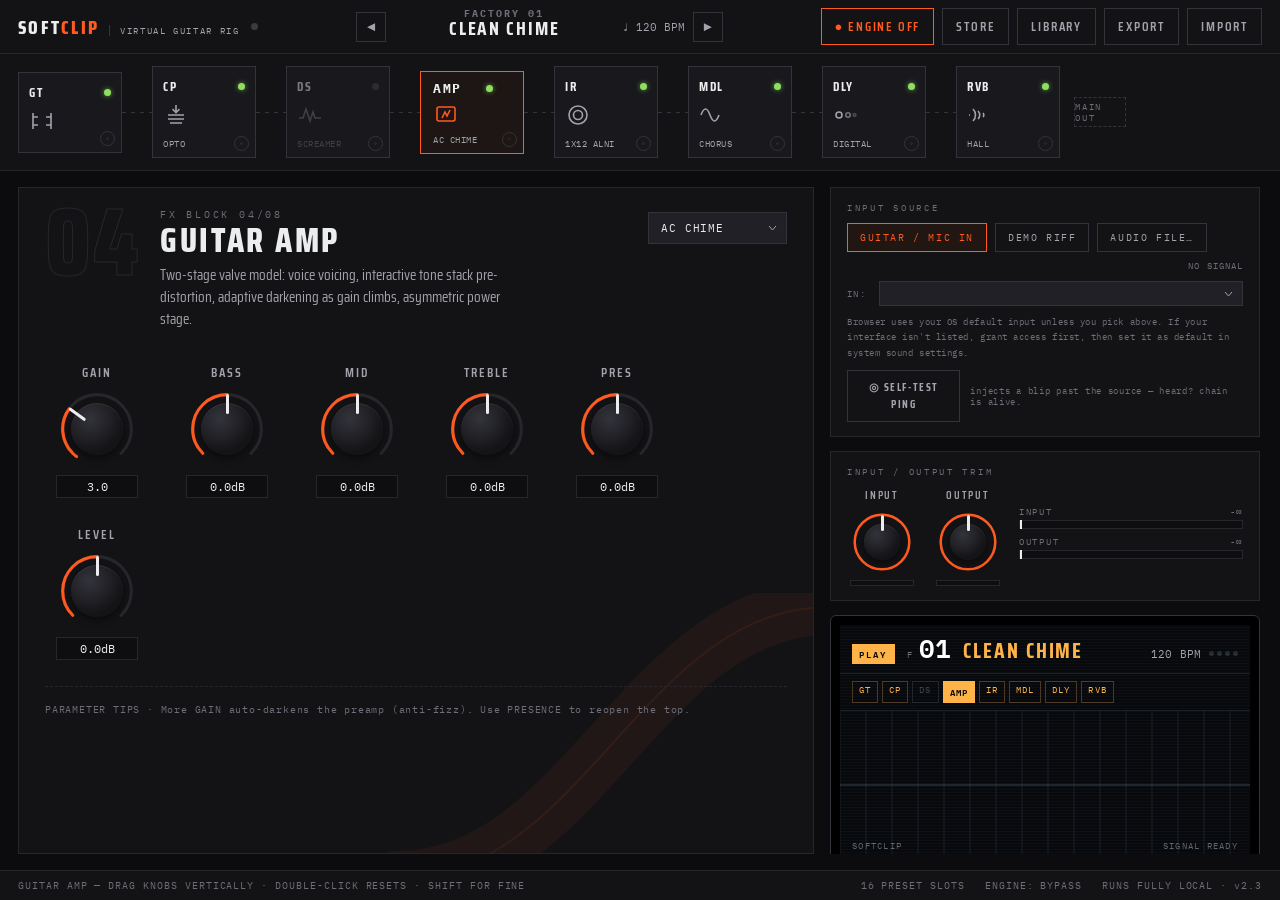
==== index.html @ 3c800ada "Add files via upload" ====
<!DOCTYPE html>
<html lang="en">
<head>
<meta charset="UTF-8">
<meta name="viewport" content="width=device-width, initial-scale=1.0">
<meta name="theme-color" content="#0c0c0e">
<title>Softclip · Virtual Guitar Rig</title>
<link rel="icon" href="data:image/svg+xml,%3Csvg xmlns='http://www.w3.org/2000/svg' viewBox='0 0 32 32'%3E%3Crect width='32' height='32' rx='6' fill='%230c0c0e'/%3E%3Cpath d='M6 24 C13 24 13 8 26 8' stroke='%23FF5A1F' stroke-width='2.5' fill='none' stroke-linecap='round'/%3E%3C/svg%3E">
<link rel="preconnect" href="https://fonts.googleapis.com">
<link rel="preconnect" href="https://fonts.gstatic.com" crossorigin>
<link href="https://fonts.googleapis.com/css2?family=Saira+Condensed:wght@400;500;600;700;800&family=IBM+Plex+Mono:wght@400;500;600&display=swap" rel="stylesheet">
<style>
:root{
  --bg:#0c0c0e; --panel:#131316; --panel2:#19191d; --panel3:#202026;
  --line:#26262c; --line2:#33333b;
  --ink:#ecedef; --dim:#a2a3ab; --faint:#6d6e77;
  --acc:#FF5A1F; --acc-soft:#ff7a45; --grn:#8ce05c;
  --lcd-bg:#07090c; --lcd-grid:#1a2027; --lcd-amber:#ffb347;
  --mono:'IBM Plex Mono',ui-monospace,monospace;
  --cond:'Saira Condensed',sans-serif;
}
*{margin:0;padding:0;box-sizing:border-box}
html,body{height:100%}
body{background:var(--bg);color:var(--ink);font-family:var(--cond);overflow:hidden;-webkit-font-smoothing:antialiased}
button,input,select{font-family:inherit;color:inherit;background:none;border:none}
button{cursor:pointer}
:focus-visible{outline:2px solid var(--acc);outline-offset:2px}
::-webkit-scrollbar{width:8px;height:8px}
::-webkit-scrollbar-thumb{background:#2c2c33;border-radius:4px}
::-webkit-scrollbar-track{background:transparent}

#app{height:100vh;display:grid;grid-template-rows:54px auto 1fr 30px}
header#top{display:flex;align-items:center;gap:16px;padding:0 18px;border-bottom:1px solid var(--line);background:var(--panel)}
.brand{display:flex;align-items:baseline;gap:10px;white-space:nowrap}
.brand .logo{font-weight:800;font-size:19px;letter-spacing:.12em}
.brand .logo em{font-style:normal;color:var(--acc)}
.brand .sub{font-family:var(--mono);font-size:9px;color:var(--dim);letter-spacing:.18em;border-left:1px solid var(--line2);padding-left:10px}
.brand .dot{width:7px;height:7px;border-radius:50%;background:#3a3a41;align-self:center;margin-left:2px}
body.audio-on .brand .dot{background:var(--grn);box-shadow:0 0 6px rgba(140,224,92,.7)}

.pnav{display:flex;align-items:center;gap:8px;margin:0 auto}
.pnav .arr{width:30px;height:30px;border:1px solid var(--line2);display:grid;place-items:center;color:var(--dim)}
.pnav .arr:hover{border-color:var(--acc);color:var(--acc)}
.pnav .ptitle{text-align:center;min-width:220px;cursor:pointer;padding:2px 10px}
.pnav .ptitle:hover .pname{color:var(--acc-soft)}
.pnav .ptag{font-family:var(--mono);font-size:10px;color:var(--faint);letter-spacing:.2em}
.pnav .pname{font-size:19px;font-weight:700;letter-spacing:.1em;line-height:1.05}
.pnav .pbpm{font-family:var(--mono);font-size:11px;color:var(--dim)}

.actions{display:flex;align-items:center;gap:8px}
.btn{border:1px solid var(--line2);padding:7px 13px;font-size:13px;font-weight:600;letter-spacing:.14em;color:var(--dim);white-space:nowrap;transition:border-color .15s,color .15s}
.btn:hover{border-color:var(--acc);color:var(--ink)}
.btn.primary{border-color:var(--acc);color:var(--acc)}
.btn.primary.on{background:var(--acc);color:#12100e}
.btn.primary.on:hover{background:var(--acc-soft)}
#srinfo{font-family:var(--mono);font-size:10px;color:var(--faint);letter-spacing:.1em;min-width:86px;text-align:right}

#chain{display:flex;align-items:center;gap:0;padding:12px 18px;background:var(--panel);border-bottom:1px solid var(--line);overflow-x:auto}
.blkgroup{display:flex;align-items:stretch;flex:none}
.blk{position:relative;width:104px;border:1px solid var(--line2);background:var(--panel2);cursor:pointer;text-align:left;padding:9px 10px 8px;display:flex;flex-direction:column;gap:3px;transition:border-color .15s,transform .1s}
.blk:hover{border-color:#4a4a54}
.blk.sel{border-color:var(--acc);background:#1d1614}
.blk.off .bicon,.blk.off .bt{opacity:.28}
.blk.off .bname{opacity:.45}
.blk .top{display:flex;align-items:center;justify-content:space-between}
.blk .bname{font-size:13px;font-weight:700;letter-spacing:.12em}
.blk .bled{width:7px;height:7px;border-radius:50%;background:#2c2c33;flex:none}
.blk:not(.off) .bled{background:var(--grn);box-shadow:0 0 5px rgba(140,224,92,.65)}
.blk .bicon{margin-top:2px;color:var(--dim)}
.blk.sel .bicon{color:var(--acc)}
.blk .bt{font-family:var(--mono);font-size:9px;color:var(--dim);letter-spacing:.06em;white-space:nowrap;overflow:hidden;text-overflow:ellipsis;margin-top:auto}
.blk .pw{position:absolute;bottom:6px;right:6px;width:15px;height:15px;border-radius:50%;border:1px solid var(--line2);color:#55555e;font-size:8px;line-height:13px;text-align:center}
.blk .pw:hover{border-color:var(--acc);color:var(--acc)}
.link{width:30px;flex:none;height:1px;position:relative;align-self:center}
.link::before{content:"";position:absolute;left:0;right:0;top:0;height:1px;background:repeating-linear-gradient(90deg,var(--line2) 0 4px,transparent 4px 9px)}
body.audio-on .link::before{animation:flow .7s linear infinite}
@media (prefers-reduced-motion:reduce){body.audio-on .link::before{animation:none}}
@keyframes flow{to{transform:translateX(9px)}}
.endcap{flex:none;align-self:center;width:52px;height:30px;border:1px dashed var(--line2);display:grid;place-items:center;font-family:var(--mono);font-size:9px;color:var(--faint);letter-spacing:.2em;margin-left:14px}

#ws{display:grid;grid-template-columns:minmax(0,1fr) 432px;gap:16px;padding:16px 18px;min-height:0}

#params{position:relative;background:var(--panel);border:1px solid var(--line);padding:20px 26px 24px;overflow-y:auto;min-height:0}
#params::before{content:"";position:absolute;right:-30px;bottom:-40px;width:460px;height:300px;pointer-events:none;z-index:0;
  background:url("data:image/svg+xml,%3Csvg xmlns='http://www.w3.org/2000/svg' width='460' height='300' viewBox='0 0 460 300'%3E%3Cpath d='M14 286 C 200 286 260 14 446 14' fill='none' stroke='%23FF5A1F' stroke-opacity='.055' stroke-width='56' stroke-linecap='round'/%3E%3Cpath d='M14 286 C 200 286 260 14 446 14' fill='none' stroke='%23FF5A1F' stroke-opacity='.09' stroke-width='2' stroke-linecap='round'/%3E%3C/svg%3E") no-repeat center/contain}
#params>*{position:relative;z-index:1}
.phead{display:flex;align-items:flex-start;gap:20px;margin-bottom:6px}
.ghost{font-size:96px;font-weight:800;line-height:.8;color:transparent;-webkit-text-stroke:1px #26262d;letter-spacing:.02em;flex:none;margin-top:-4px;user-select:none}
.ptitlebox{min-width:0;flex:1}
.pkind{font-family:var(--mono);font-size:10px;color:var(--faint);letter-spacing:.28em}
.ptitle{font-size:34px;font-weight:800;letter-spacing:.08em;line-height:1;margin:2px 0 8px}
.pdesc{font-size:15px;color:var(--dim);max-width:52ch;line-height:1.45;font-weight:400}
.pcontrols{display:flex;gap:10px;flex-wrap:wrap;justify-content:flex-end;margin-top:4px}
.sel{appearance:none;-webkit-appearance:none;background:var(--panel3) url("data:image/svg+xml,%3Csvg xmlns='http://www.w3.org/2000/svg' width='9' height='6'%3E%3Cpath d='M1 1l3.5 4L8 1' stroke='%23a2a3ab' fill='none'/%3E%3C/svg%3E") no-repeat right 9px center;border:1px solid var(--line2);padding:8px 30px 8px 12px;font-family:var(--mono);font-size:11px;letter-spacing:.08em;color:var(--ink);cursor:pointer}
.sel:hover{border-color:var(--acc)}
.chk{display:inline-flex;align-items:center;gap:7px;font-family:var(--mono);font-size:11px;color:var(--dim);border:1px solid var(--line2);padding:8px 12px;cursor:pointer;user-select:none}
.chk:hover{border-color:#4a4a54}
.chk .box{width:11px;height:11px;border:1px solid var(--line2);position:relative}
.chk.on .box{border-color:var(--acc)}
.chk.on .box::after{content:"";position:absolute;inset:2px;background:var(--acc)}

.knobrow{display:flex;flex-wrap:wrap;gap:26px 34px;padding:26px 4px 4px}
.kw{display:flex;flex-direction:column;align-items:center;gap:7px;width:96px;user-select:none}
.kw.dis{opacity:.3;pointer-events:none}
.kw .klabel{font-size:13px;font-weight:600;letter-spacing:.16em;color:var(--dim)}
.knob{position:relative;width:78px;height:78px;cursor:ns-resize;touch-action:none}
.knob svg{position:absolute;inset:0;overflow:visible}
.knob .cap{position:absolute;inset:13px;border-radius:50%;background:radial-gradient(circle at 36% 30%,#33333b,#141417 68%);box-shadow:0 3px 7px rgba(0,0,0,.5),inset 0 1px 0 rgba(255,255,255,.07)}
.knob .ptr{position:absolute;left:50%;top:4px;width:3px;height:20px;margin-left:-1.5px;background:var(--ink);border-radius:2px;transform-origin:50% 35px}
.kw:hover .cap{box-shadow:0 3px 7px rgba(0,0,0,.5),inset 0 0 0 1px rgba(255,90,31,.35)}
.kvalue{font-family:var(--mono);font-size:12px;background:#0e0e11;border:1px solid var(--line);padding:3px 8px;min-width:82px;text-align:center;color:var(--ink);cursor:pointer}
.tip{margin-top:22px;padding-top:14px;border-top:1px dashed var(--line);font-family:var(--mono);font-size:10px;color:var(--faint);letter-spacing:.08em;line-height:1.8}

#device{display:flex;flex-direction:column;gap:14px;min-height:0;overflow-y:auto;padding-right:2px}
.card{background:var(--panel);border:1px solid var(--line);padding:14px 16px}
.cardtitle{font-family:var(--mono);font-size:9px;letter-spacing:.3em;color:var(--faint);margin-bottom:10px}

.srcrow{display:flex;gap:8px;align-items:center;flex-wrap:wrap}
.srcbtn{border:1px solid var(--line2);padding:7px 12px;font-family:var(--mono);font-size:10px;letter-spacing:.16em;color:var(--dim)}
.srcbtn:hover{border-color:var(--acc);color:var(--ink)}
.srcbtn.on{border-color:var(--acc);color:var(--acc);background:#211612}
.devrow{display:flex;gap:8px;align-items:center;margin-top:10px}
.devrow .rlab{min-width:24px}
.devsel{flex:1;min-width:0}
.hintline{margin-top:8px;font-family:var(--mono);font-size:9px;color:var(--faint);letter-spacing:.06em;line-height:1.7}
.pingrow{display:flex;align-items:center;gap:10px;margin-top:10px}

.io{display:flex;align-items:center;gap:16px}
.io .kw{width:70px}
.io .knob{width:62px;height:62px}
.io .knob .ptr{height:16px;transform-origin:50% 27px;top:4px}
.io .klabel{font-size:11px}
.io .kvalue{min-width:64px;font-size:10px;padding:2px 4px}
.meters{flex:1;min-width:0}
.mlab{display:flex;justify-content:space-between;font-family:var(--mono);font-size:8.5px;color:var(--faint);letter-spacing:.2em;margin-bottom:3px}
.mtrack{position:relative;height:9px;background:#0e0e11;border:1px solid var(--line);margin-bottom:7px}
.mfill{position:absolute;left:0;top:0;bottom:0;width:0%;background:var(--grn)}
.mfill.hot{background:var(--acc)}
.mpeak{position:absolute;top:-1px;bottom:-1px;width:2px;background:var(--ink);left:0%}

.lcdshell{background:#000;border:1px solid var(--line2);border-radius:6px;padding:9px;box-shadow:inset 0 0 24px rgba(0,0,0,.9)}
.lcd{position:relative;background:var(--lcd-bg);overflow:hidden;font-family:var(--mono)}
.lcd::after{content:"";position:absolute;inset:0;pointer-events:none;background:repeating-linear-gradient(0deg,rgba(255,255,255,.022) 0 1px,transparent 1px 3px)}
.lcdtop{display:flex;align-items:baseline;gap:12px;padding:9px 12px 6px;border-bottom:1px solid var(--lcd-grid)}
.lcdmode{font-size:9px;letter-spacing:.24em;color:var(--lcd-bg);background:var(--lcd-amber);padding:2px 7px;font-weight:600}
.lcdmode.tun{background:#fff}
.lcdpr{font-size:26px;font-weight:600;color:#fff;line-height:1}
.lcdu{font-size:9px;color:var(--faint);letter-spacing:.2em;margin-right:-6px}
.lcdname{font-family:var(--cond);font-size:21px;font-weight:700;letter-spacing:.09em;color:var(--lcd-amber);white-space:nowrap;overflow:hidden;text-overflow:ellipsis;flex:1}
.lcdbpm{font-size:11px;color:var(--dim);display:flex;align-items:center;gap:8px}
.beats{display:flex;gap:3px}
.beats i{width:5px;height:5px;border-radius:50%;background:#232b33}
.beats i.hit{background:var(--lcd-amber)}
.lcdchain{display:flex;gap:4px;padding:7px 12px;border-bottom:1px solid var(--lcd-grid)}
.ltag{font-size:9px;letter-spacing:.12em;padding:2px 6px;color:#39434d;border:1px solid #1d242c}
.ltag.on{color:var(--lcd-amber);border-color:#4a3722}
.ltag.cur{color:#0a0a0a;background:var(--lcd-amber);border-color:var(--lcd-amber);font-weight:600}
.lcdmain{position:relative;height:148px}
#scope{position:absolute;inset:0;width:100%;height:100%}
.lcdinfo{position:absolute;left:12px;bottom:8px;right:12px;display:flex;justify-content:space-between;font-size:9px;color:#5b6670;letter-spacing:.14em}
.tunerpage{position:absolute;inset:0;display:none;flex-direction:column;align-items:center;justify-content:center;gap:2px}
.tunerpage.show{display:flex}
.tnote{font-family:var(--cond);font-size:62px;font-weight:800;line-height:.9;color:#fff}
.tnote sup{font-size:20px;color:var(--lcd-amber);vertical-align:super}
.tfreq{font-size:11px;color:var(--dim);letter-spacing:.1em}
.centsbar{width:70%;max-width:280px;height:6px;background:#11161c;position:relative;margin-top:8px;border:1px solid #1d242c}
.centsbar .tick{position:absolute;left:50%;top:-4px;bottom:-4px;width:1px;background:#3a4650}
.centsbar .needle{position:absolute;top:-3px;bottom:-3px;width:3px;background:var(--lcd-amber);left:50%;transition:left .06s linear}
.tverdict{font-size:9px;letter-spacing:.3em;color:var(--dim);height:12px}
.tverdict.ok{color:var(--grn)}
.lcdbot{display:flex;align-items:center;gap:10px;padding:6px 12px 9px;border-top:1px solid var(--lcd-grid)}
.lout{flex:1;height:7px;background:#0d1218;position:relative;border:1px solid #1a2027}
.loutf{position:absolute;inset:0;right:auto;width:0%;background:linear-gradient(90deg,#4d7a3a,var(--lcd-amber))}
.lstatus{font-size:9px;color:var(--faint);letter-spacing:.2em;white-space:nowrap}

.stomprow{display:flex;gap:10px;align-items:stretch}
.stomp{flex:1;border:1px solid var(--line2);background:var(--panel3);position:relative;padding:10px 6px 9px;text-align:center;transform:skewX(-5deg);transition:all .12s}
.stomp>*{transform:skewX(5deg)}
.stomp:hover{border-color:#4a4a54}
.stomp:active{transform:skewX(-5deg) translateY(2px)}
.stomp .sled{display:block;width:8px;height:8px;border-radius:50%;background:#26262d;margin:0 auto 6px}
.stomp.on .sled{background:var(--acc);box-shadow:0 0 7px rgba(255,90,31,.8)}
.stomp.on{border-color:var(--acc);background:#211612}
.stomp .sn{font-size:11px;font-weight:700;letter-spacing:.14em}
.stomp .st{font-family:var(--mono);font-size:8px;color:var(--faint);letter-spacing:.06em;max-width:100%;overflow:hidden;text-overflow:ellipsis;white-space:nowrap}

.jamrow{display:flex;align-items:center;gap:8px}
.jbtn{border:1px solid var(--line2);padding:8px 13px;font-size:12px;font-weight:700;letter-spacing:.14em;color:var(--dim)}
.jbtn:hover{border-color:var(--acc);color:var(--ink)}
.jbtn.play.on{background:var(--grn);border-color:var(--grn);color:#0d130a}
.tapled{width:8px;height:8px;border-radius:50%;background:#26262d}
.tapled.hit{background:var(--grn);box-shadow:0 0 6px rgba(140,224,92,.8)}
input[type=range]{-webkit-appearance:none;appearance:none;height:3px;background:var(--line2);flex:1;min-width:40px;cursor:pointer}
input[type=range]::-webkit-slider-thumb{-webkit-appearance:none;width:13px;height:13px;background:var(--ink);border:2px solid var(--bg);box-shadow:0 0 0 1px var(--line2)}
input[type=range]::-moz-range-thumb{width:11px;height:11px;border-radius:0;background:var(--ink);border:none}
.rlab{font-family:var(--mono);font-size:9px;color:var(--faint);letter-spacing:.16em;min-width:34px}
.rval{font-family:var(--mono);font-size:10px;color:var(--dim);min-width:38px;text-align:right}
select.sel.slim{padding:5px 26px 5px 9px;font-size:10px}

footer#status{display:flex;align-items:center;gap:20px;padding:0 18px;border-top:1px solid var(--line);background:var(--panel);font-family:var(--mono);font-size:9.5px;color:var(--faint);letter-spacing:.1em}
footer .grow{flex:1}
footer .lit{color:var(--grn)}
footer .unlit{color:var(--faint)}

#scrim{position:fixed;inset:0;background:rgba(5,5,7,.6);opacity:0;pointer-events:none;transition:opacity .2s;z-index:40}
#scrim.show{opacity:1;pointer-events:auto}
#drawer{position:fixed;top:0;right:-370px;width:360px;height:100vh;z-index:41;background:var(--panel);border-left:1px solid var(--line2);transition:right .22s ease;display:flex;flex-direction:column}
#drawer.show{right:0}
.drhead{display:flex;align-items:center;padding:14px 16px;border-bottom:1px solid var(--line)}
.drhead h2{font-size:20px;font-weight:800;letter-spacing:.14em;flex:1}
.drhead .x{font-family:var(--mono);color:var(--dim);font-size:15px;padding:4px 8px}
.drhead .x:hover{color:var(--acc)}
.drtabs{display:flex;border-bottom:1px solid var(--line)}
.drtabs button{flex:1;padding:10px;font-family:var(--mono);font-size:10px;letter-spacing:.24em;color:var(--faint);border-bottom:2px solid transparent}
.drtabs button.on{color:var(--ink);border-bottom-color:var(--acc)}
#plist{flex:1;overflow-y:auto;padding:6px 0}
.prow{display:flex;align-items:center;gap:12px;padding:10px 16px;cursor:pointer;border-left:2px solid transparent}
.prow:hover{background:var(--panel2)}
.prow.cur{border-left-color:var(--acc);background:var(--panel2)}
.prow .pnum{font-family:var(--mono);font-size:11px;color:var(--faint);width:34px}
.prow.cur .pnum{color:var(--acc)}
.prow .pnm{flex:1;min-width:0}
.prow .pnmt{font-size:16px;font-weight:700;letter-spacing:.08em;white-space:nowrap;overflow:hidden;text-overflow:ellipsis}
.prow .pnmm{font-family:var(--mono);font-size:9px;color:var(--faint);letter-spacing:.06em;white-space:nowrap;overflow:hidden;text-overflow:ellipsis}
.prow .del{font-family:var(--mono);font-size:9px;color:var(--faint);border:1px solid var(--line2);padding:3px 8px;letter-spacing:.1em}
.prow .del:hover{color:var(--acc);border-color:var(--acc)}
.prow .del.arm{color:#fff;background:var(--acc);border-color:var(--acc)}
.drempty{padding:30px 16px;font-family:var(--mono);font-size:10px;color:var(--faint);letter-spacing:.1em;line-height:2}
.drfoot{padding:12px 16px;border-top:1px solid var(--line);display:flex;gap:8px}

#pop{position:fixed;z-index:42;background:var(--panel2);border:1px solid var(--line2);padding:14px;width:260px;display:none;box-shadow:0 12px 32px rgba(0,0,0,.6)}
#pop.show{display:block}
#pop label{display:block;font-family:var(--mono);font-size:9px;letter-spacing:.24em;color:var(--faint);margin-bottom:6px}
#pop input[type=text]{width:100%;background:#0e0e11;border:1px solid var(--line2);padding:8px 10px;font-family:var(--mono);font-size:13px;letter-spacing:.1em;text-transform:uppercase}
#pop input:focus{outline:none;border-color:var(--acc)}
.popbtns{display:flex;gap:8px;margin-top:12px;justify-content:flex-end}

#toasts{position:fixed;bottom:44px;left:50%;transform:translateX(-50%);z-index:60;display:flex;flex-direction:column;gap:6px;align-items:center;pointer-events:none}
.toast{background:var(--panel2);border:1px solid var(--line2);border-left:2px solid var(--acc);font-family:var(--mono);font-size:11px;letter-spacing:.06em;padding:9px 16px;color:var(--ink);animation:tin .18s ease;box-shadow:0 8px 24px rgba(0,0,0,.5);max-width:80vw}
.toast.ok{border-left-color:var(--grn)}
.toast.err{border-left-color:#e5484d}
@keyframes tin{from{opacity:0;transform:translateY(8px)}}

@media(max-width:1360px){#srinfo{display:none}}
@media(max-width:1160px){#ws{grid-template-columns:minmax(0,1fr) 380px}}
@media(max-width:940px){
  body{overflow:auto}
  #app{height:auto;grid-template-rows:auto auto auto 30px}
  #ws{grid-template-columns:1fr}
  #device{overflow:visible}
  #srinfo{display:inline}
  .pnav{order:3;width:100%;justify-content:center;margin:8px 0 0;flex-wrap:wrap}
  header#top{flex-wrap:wrap;height:auto;padding:12px 16px}
}
</style>
</head>
<body>
<div id="app">

  <header id="top">
    <div class="brand">
      <div class="logo">SOFT<em>CLIP</em></div>
      <div class="sub">VIRTUAL&nbsp;GUITAR&nbsp;RIG</div>
      <div class="dot" title="audio engine"></div>
    </div>

    <nav class="pnav" aria-label="preset navigation">
      <button class="arr" id="prevP" title="previous preset">◄</button>
      <div class="ptitle" id="ptitle" title="open library">
        <div class="ptag"><span id="ptag">FACTORY 01</span> <span id="pdirty"></span></div>
        <div class="pname"><span id="pname">—</span></div>
      </div>
      <div class="pbpm">♩ <span id="pbpm">120</span> BPM</div>
      <button class="arr" id="nextP" title="next preset">►</button>
    </nav>

    <div class="actions">
      <button class="btn primary" id="engageBtn">● ENGINE OFF</button>
      <button class="btn" id="storeBtn">STORE</button>
      <button class="btn" id="libBtn">LIBRARY</button>
      <button class="btn" id="expBtn">EXPORT</button>
      <button class="btn" id="impBtn">IMPORT</button>
      <span id="srinfo">DSP IDLE</span>
    </div>
  </header>

  <section id="chain" aria-label="signal chain"></section>

  <div id="ws">
    <section id="params" aria-label="module parameters"></section>

    <aside id="device" aria-label="device panel">

      <div class="card">
        <div class="cardtitle">INPUT SOURCE</div>
        <div class="srcrow">
          <button class="srcbtn on" data-src="MIC">GUITAR / MIC IN</button>
          <button class="srcbtn" data-src="RIFF">DEMO RIFF</button>
          <button class="srcbtn" data-src="FILE">AUDIO FILE…</button>
          <span id="srcLbl" style="margin-left:auto;font-family:var(--mono);font-size:9px;color:var(--faint);letter-spacing:.12em;text-transform:uppercase;overflow:hidden;text-overflow:ellipsis;white-space:nowrap;max-width:130px">no signal</span>
        </div>
        <div class="devrow">
          <span class="rlab">IN:</span>
          <select class="sel devsel slim" id="devSel" aria-label="input device"></select>
        </div>
        <div class="hintline">Browser uses your OS default input unless you pick above. If your interface isn't listed, grant access first, then set it as default in system sound settings.</div>
        <div class="pingrow">
          <button class="jbtn" id="pingBtn" style="font-size:11px">◎ SELF-TEST PING</button>
          <span style="font-family:var(--mono);font-size:9px;color:var(--faint);letter-spacing:.08em">injects a blip past the source — heard? chain is alive.</span>
        </div>
      </div>

      <div class="card">
        <div class="cardtitle">INPUT / OUTPUT TRIM</div>
        <div class="io">
          <div class="kw" data-global="in"></div>
          <div class="kw" data-global="out"></div>
          <div class="meters">
            <div class="mlab"><span>INPUT</span><span id="ming">-∞</span></div>
            <div class="mtrack"><div class="mfill" id="mfin"></div><div class="mpeak" id="mpkin"></div></div>
            <div class="mlab"><span>OUTPUT</span><span id="mout">-∞</span></div>
            <div class="mtrack"><div class="mfill hot" id="mfout"></div><div class="mpeak" id="mpkout"></div></div>
          </div>
        </div>
      </div>

      <div class="lcdshell">
        <div class="lcd" id="lcd">
          <div class="lcdtop">
            <span class="lcdmode" id="lcdmode">PLAY</span>
            <span class="lcdu">F</span><span class="lcdpr" id="lcdnum">01</span>
            <span class="lcdname" id="lcdname">—</span>
            <span class="lcdbpm"><span id="lcdbpm">120</span>BPM
              <span class="beats" id="beats"><i></i><i></i><i></i><i></i></span>
            </span>
          </div>
          <div class="lcdchain" id="lcdchain"></div>
          <div class="lcdmain">
            <canvas id="scope"></canvas>
            <div class="lcdinfo"><span>SOFTCLIP</span><span id="lcdinfo2">SIGNAL READY</span></div>
            <div class="tunerpage" id="tunerpage">
              <div class="tnote"><span id="tnote">—</span><sup id="tnoct"></sup></div>
              <div class="tfreq" id="tfreq">0.0 Hz</div>
              <div class="centsbar"><span class="tick"></span><span class="needle" id="tneedle"></span></div>
              <div class="tverdict" id="tverd">&nbsp;</div>
            </div>
          </div>
          <div class="lcdbot">
            <span class="lout"><span class="loutf" id="loutf"></span></span>
            <span class="lstatus" id="lstatus">ENGINE&nbsp;OFF</span>
          </div>
        </div>
      </div>

      <div class="card">
        <div class="cardtitle">FOOTSWITCH · STOMP MODE</div>
        <div class="stomprow">
          <button class="stomp" data-stomp="tuner"><span class="sled"></span><span class="sn">TUNER</span><span class="st">pre-gate&nbsp;tune</span></button>
          <button class="stomp" data-stomp="drive"><span class="sled"></span><span class="sn">DS</span><span class="st" id="stdrive">OFF</span></button>
          <button class="stomp" data-stomp="mod"><span class="sled"></span><span class="sn">MDL</span><span class="st" id="stmod">OFF</span></button>
          <button class="stomp" data-stomp="delay"><span class="sled"></span><span class="sn">DLY</span><span class="st" id="stdelay">OFF</span></button>
          <button class="stomp" data-stomp="rev"><span class="sled"></span><span class="sn">RVB</span><span class="st" id="strev">OFF</span></button>
        </div>
      </div>

      <div class="card">
        <div class="cardtitle" style="margin-bottom:8px">DRUM MACHINE / TEMPO</div>
        <div class="jamrow">
          <button class="jbtn play" id="drumBtn">► PLAY</button>
          <select class="sel slim" id="patSel" aria-label="drum pattern"></select>
          <span class="tapled" id="tapled"></span>
          <button class="jbtn" id="tapBtn">TAP</button>
        </div>
        <div class="jamrow" style="margin-top:8px">
          <span class="rlab">TEMPO</span>
          <input type="range" id="bpmSl" min="40" max="240" step="1" value="120">
          <span class="rval" id="bpmVal">120</span>
          <span class="rlab">DRUMS</span>
          <input type="range" id="drmLv" min="0" max="1" step=".01" value=".8" style="max-width:90px">
        </div>
      </div>
    </aside>
  </div>

  <footer id="status">
    <span id="hint">SELECT A BLOCK · DRAG KNOBS VERTICALLY · DOUBLE-CLICK RESETS · SHIFT FOR FINE</span>
    <span class="grow"></span>
    <span id="st-presets">16 PRESET SLOTS</span>
    <span id="st-engine" class="unlit">ENGINE: BYPASS</span>
    <span>RUNS FULLY LOCAL · v2.3</span>
  </footer>
</div>

<div id="scrim"></div>
<aside id="drawer" aria-label="preset library">
  <div class="drhead"><h2>LIBRARY</h2><button class="x" id="drClose">ESC ✕</button></div>
  <div class="drtabs">
    <button id="tabF" class="on">FACTORY</button>
    <button id="tabU">USER</button>
  </div>
  <div id="plist"></div>
  <div class="drfoot"><button class="btn" id="storeBtn2" style="flex:1">STORE CURRENT AS NEW</button></div>
</aside>

<div id="pop">
  <label>PRESET NAME</label>
  <input type="text" id="popName" maxlength="16" spellcheck="false">
  <div class="popbtns">
    <button class="btn" id="popCancel">CANCEL</button>
    <button class="btn primary" id="popStore">STORE</button>
  </div>
</div>

<div id="toasts"></div>
<input type="file" id="fileimp" accept=".json,application/json" hidden>
<input type="file" id="filesong" accept="audio/*" hidden>

<script>
"use strict";
/* =====================================================================
   SOFTCLIP · VIRTUAL GUITAR RIG · v2.3 — TRANSPORT HARDENING

   v2.3 changes:
   · GLOBAL error trap: any uncaught JS error surfaces as a toast +
     console dump. Silent-dead-UI is no longer possible invisibly.
   · Worklet loaded defensively; if Blob/addModule is blocked
     (e.g. strict CSP), engine boots with a transparent gate stand-in
     instead of dying before any audio exists.
   · Input device picker (enumerateDevices → deviceId constraint):
     USB interfaces are usually NOT the OS-default record device,
     which is the most common cause of "no input".
   · Lifecycle flattened to ONE boolean (ENG.on). No on/muted/armed
     triangulation. Source manager owns start/stop exclusively.
   · Boot-time integrity assert retained; graph build aborts loudly.
   · Realism work of v2.2 (two-stage amp, filter-network cabinets,
     normalized drive) is retained.
   ===================================================================== */

/* ---- 1. surface every uncaught error instead of dying quietly ---- */
window.addEventListener('error',e=>{
  try{
    const t=document.createElement('div');
    t.className='toast err';
    t.textContent='JS error: '+e.message+' @'+(e.lineno||'?');
    document.getElementById('toasts').appendChild(t);
    setTimeout(()=>t.remove(),6000);
  }catch(_){}
});
window.addEventListener('unhandledrejection',e=>{
  try{
    const r=e.reason,msg=r&&r.message?r.message:String(r);
    const t=document.createElement('div');
    t.className='toast err';
    t.textContent='Promise error: '+msg;
    document.getElementById('toasts').appendChild(t);
    setTimeout(()=>t.remove(),6000);
  }catch(_){}
});

const $=s=>document.querySelector(s);
const clamp=(v,a,b)=>Math.min(b,Math.max(a,v));
const lerp=(a,b,t)=>a+(b-a)*t;
const TAU=Math.PI*2;
const db2g=db=>Math.pow(10,db/20);
const notes=['C','C#','D','D#','E','F','F#','G','G#','A','A#','B'];
function mulberry(seed){return function(){seed|=0;seed=seed+0x6D2B79F5|0;let t=Math.imul(seed^seed>>>15,1|seed);t=t+Math.imul(t^t>>>7,61|t)^t;return((t^t>>>14)>>>0)/4294967296}}

function toast(msg,kind){
  const t=document.createElement('div');t.className='toast '+(kind||'');t.textContent=msg;
  $('#toasts').appendChild(t);
  while($('#toasts').children.length>4)$('#toasts').firstChild.remove();
  setTimeout(()=>{t.style.opacity='0';t.style.transition='opacity .25s';setTimeout(()=>t.remove(),260)},3200);
}

function fmtVal(v,unit){
  switch(unit){
    case 'dB':return(v>0?'+':'')+v.toFixed(1)+'dB';
    case 'ms':return Math.round(v)+'ms';
    case 'Hz':return v>=1000?(v/1000).toFixed(2)+'kHz':Math.round(v)+'Hz';
    case '%':return Math.round(v)+'%';
    case 'sec':return v.toFixed(2)+'S';
    case 'x':return v.toFixed(1);
    default:return String(Math.round(v));
  }
}
function knot(key,label,min,max,def,unit,opt){return Object.assign({key,label,min,max,def,unit},opt||{});}

const NS='softclip.';
const LS={
  get(k,d){try{const v=localStorage.getItem(k);return v?JSON.parse(v):d}catch(e){return d}},
  set(k,v){try{localStorage.setItem(k,JSON.stringify(v))}catch(e){}}
};

const TYPES={
  drive:['SCREAMER','BLUES DRV','RAZOR','DIST+','FUZZ'],
  comp:['OPTO','STUDIO','PUNCH'],
  amp:['TWEED DLX','BLACKFACE','AC CHIME','BLUES 30','PLEXI 100','ROAR 800','RECTO MODERN','SLO LEAD'],
  ir:['4X12 VINT 30','4X12 MODERN','2X12 PLEXI','1X12 ALNICO','2X10 TWEED','OPEN 1X12','DARK 2X12','FLAT FRFR'],
  mod:['CHORUS','PHASER','FLANGER','TREMOLO','VIBRATO','ROTARY'],
  delay:['DIGITAL','ANALOG','TAPE','PING-PONG'],
  rev:['ROOM','HALL','PLATE','SPRING','CATHEDRAL']
};

const DEFS={
  gate:{name:'NOISE GATE',abbr:'GT',
    desc:'Silences the pauses of live playing. Threshold just above your noise floor; hold/release shape the close. Applies to live input only.',
    knobs:[knot('thr','THRESH',-80,-20,-60,'dB'),knot('hld','HOLD',5,500,50,'ms'),knot('rel','REL',10,500,120,'ms')]},
  comp:{name:'COMPRESSOR',abbr:'CP',types:TYPES.comp,
    desc:'Opto-flavoured leveller. Sustain drives the ratio, attack lets transients breathe — low attack keeps pick definition, high attack squashes.',
    knobs:[knot('sus','SUSTAIN',0,10,3,'x'),knot('att','ATTACK',1,50,8,'ms'),knot('rel','REL',30,800,250,'ms'),knot('lvl','LEVEL',-12,12,0,'dB')]},
  drive:{name:'OVERDRIVE / DIST',abbr:'DS',types:TYPES.drive,
    desc:'Pedal stage in front of the amp. Screamer and Blues trim lows before clipping; Razor and Dist+ push squared grind; Fuzz goes splattery. Loudness-normalized across DRIVE.',
    knobs:[knot('drv','DRIVE',0,10,6,'x'),knot('tone','TONE',0,10,5,'x'),knot('lvl','LEVEL',-12,6,2,'dB')]},
  amp:{name:'GUITAR AMP',abbr:'AMP',types:TYPES.amp,
    desc:'Two-stage valve model: voice voicing, interactive tone stack pre-distortion, adaptive darkening as gain climbs, asymmetric power stage.',
    knobs:[knot('gain','GAIN',0,10,5,'x'),knot('bass','BASS',-12,12,0,'dB'),knot('mid','MID',-12,12,0,'dB'),
           knot('treble','TREBLE',-12,12,0,'dB'),knot('pres','PRES',-12,12,0,'dB'),knot('lvl','LEVEL',-12,12,0,'dB')]},
  ir:{name:'CABINET',abbr:'IR',types:TYPES.ir,
    desc:'Filter-network speaker voicing. LOW CUT tightens the bottom, HI CUT trims residual fizz — dial both against your room and monitors.',
    knobs:[knot('cut','LOW CUT',20,600,100,'Hz',{log:true}),knot('hicut','HI CUT',2500,20000,12000,'Hz',{log:true}),knot('lvl','LEVEL',-12,12,0,'dB')]},
  mod:{name:'MODULATION',abbr:'MDL',types:TYPES.mod,
    desc:'Stereo motion: chorus, phaser, flanger, tremolo, vibrato, rotary. Rate in Hz, depth, wet mix.',
    knobs:[knot('rate','RATE',.05,12,.8,'Hz',{log:true}),knot('dep','DEPTH',0,100,35,'%'),knot('mix','MIX',0,100,30,'%')]},
  delay:{name:'DELAY',abbr:'DLY',types:TYPES.delay,
    desc:'Digital, analog-darkened, wow-and-flutter tape or ping-pong repeats. SYNC locks time to the tempo clock.',
    knobs:[knot('time','TIME',25,1500,380,'ms',{log:true}),knot('fb','FEEDBACK',0,95,32,'%'),knot('tone','TONE',0,10,6,'x'),knot('mix','MIX',0,60,20,'%')]},
  rev:{name:'REVERB',abbr:'RVB',types:TYPES.rev,
    desc:'Room, hall, plate, spring and cathedral engines with variable decay — pre-delay keeps articulation under washes.',
    knobs:[knot('dec','DECAY',.2,10,2.2,'sec',{log:true}),knot('pre','PRE-DLY',0,120,20,'ms'),knot('tone','TONE',0,10,5,'x'),knot('mix','MIX',0,100,25,'%')]}
};
const ORDER=['gate','comp','drive','amp','ir','mod','delay','rev'];
const STAGEMAP={drive:'drive',amp:'amp',ir:'cab',mod:'mod',delay:'dly',rev:'rev'};
const COMP_ATK={'OPTO':.004,'STUDIO':.008,'PUNCH':.002};
const COMP_REL={'OPTO':.24,'STUDIO':.18,'PUNCH':.30};

function basePatch(){
  return {
    bpm:120,
    gate:{on:true,thr:-60,hld:50,rel:120},
    comp:{on:false,type:'OPTO',sus:3,att:8,rel:250,lvl:0},
    drive:{on:false,type:'SCREAMER',drv:6,tone:5,lvl:2},
    amp:{on:true,type:'TWEED DLX',gain:5,bass:0,mid:0,treble:0,pres:0,lvl:0},
    ir:{on:true,type:'4X12 VINT 30',cut:100,hicut:12000,lvl:0},
    mod:{on:false,type:'CHORUS',rate:.8,dep:35,mix:30},
    delay:{on:false,type:'DIGITAL',sync:false,div:1,time:380,fb:32,tone:6,mix:20},
    rev:{on:false,type:'HALL',dec:2.2,pre:20,tone:5,mix:25}
  };
}

const FACTORY=[
 {name:'CLEAN CHIME',p:{comp:{on:true,sus:2.5},amp:{type:'AC CHIME',gain:3},ir:{type:'1X12 ALNICO'},
   mod:{on:true,type:'CHORUS',rate:.8,dep:35,mix:25},delay:{on:true,type:'DIGITAL',time:420,fb:28,mix:15},
   rev:{on:true,type:'HALL',dec:2.4,mix:22}}},
 {name:'TEXAS HEAT',p:{comp:{on:true,sus:3},drive:{on:true,type:'SCREAMER',drv:5,lvl:3},
   amp:{type:'TWEED DLX',gain:6.5,treble:1.5},ir:{type:'2X10 TWEED'},
   delay:{on:true,type:'TAPE',time:95,fb:18,mix:14},rev:{on:true,type:'SPRING',dec:1.6,mix:20}}},
 {name:'BLUES CRUNCH',p:{drive:{on:true,type:'BLUES DRV',drv:4.5},amp:{type:'BLUES 30',gain:5.5,mid:1.5},
   ir:{type:'2X12 PLEXI'},rev:{on:true,type:'ROOM',dec:1.2,mix:14}}},
 {name:'STADIUM ROCK',p:{drive:{on:true,type:'BLUES DRV',drv:7,lvl:3},amp:{type:'PLEXI 100',gain:7.5},
   ir:{type:'4X12 VINT 30'},delay:{on:true,type:'ANALOG',time:460,fb:38,mix:18},rev:{on:true,type:'PLATE',dec:1.8,mix:16}}},
 {name:'BRIT CRUNCH',p:{amp:{type:'ROAR 800',gain:6.5,pres:2,mid:2},ir:{type:'4X12 VINT 30'}}},
 {name:'MODERN METAL',p:{gate:{thr:-45,rel:60},drive:{on:true,type:'RAZOR',drv:7},
   amp:{type:'RECTO MODERN',gain:8,bass:-2,mid:-3,pres:2.5},ir:{type:'4X12 MODERN',cut:120,hicut:9500},
   delay:{on:true,type:'DIGITAL',time:540,fb:35,mix:12},rev:{on:true,type:'HALL',dec:2,mix:12}}},
 {name:'DOWNTUNE DROP',p:{gate:{thr:-42,rel:60},drive:{on:true,type:'RAZOR',drv:8},
   amp:{type:'RECTO MODERN',gain:8.5,bass:-1,mid:-4,treble:1,pres:3},ir:{type:'4X12 MODERN',cut:140,hicut:9000}}},
 {name:'HERO LEAD',p:{comp:{on:true,sus:2},drive:{on:true,type:'BLUES DRV',drv:4},
   amp:{type:'SLO LEAD',gain:7,pres:2.5},ir:{type:'4X12 VINT 30'},
   delay:{on:true,type:'ANALOG',time:480,fb:42,mix:24},rev:{on:true,type:'PLATE',dec:2.6,mix:24}}},
 {name:'FUZZ PSYCH',p:{drive:{on:true,type:'FUZZ',drv:6.5,tone:3},amp:{type:'AC CHIME',gain:5},ir:{type:'1X12 ALNICO'},
   mod:{on:true,type:'VIBRATO',rate:.7,dep:30,mix:45},delay:{on:true,type:'TAPE',time:350,fb:55,mix:22},
   rev:{on:true,type:'SPRING',dec:2.2,mix:18}}},
 {name:'AMBIENT SHEEN',p:{amp:{type:'BLACKFACE',gain:2.5},ir:{type:'FLAT FRFR',hicut:14000},
   mod:{on:true,type:'CHORUS',rate:.4,dep:55,mix:50},
   delay:{on:true,type:'DIGITAL',sync:true,div:1.5,fb:58,tone:5,mix:45},
   rev:{on:true,type:'CATHEDRAL',dec:6.5,pre:40,tone:7,mix:45}}},
 {name:'SOUNDSCAPE',p:{amp:{type:'BLACKFACE',gain:1.5},ir:{type:'DARK 2X12'},
   mod:{on:true,type:'PHASER',rate:.12,dep:60,mix:40},
   delay:{on:true,type:'PING-PONG',sync:true,div:2,fb:62,mix:55},
   rev:{on:true,type:'CATHEDRAL',dec:8,pre:50,tone:7,mix:55}}},
 {name:'FUNK SQUASH',p:{comp:{on:true,sus:7,att:3},amp:{type:'BLACKFACE',gain:3,treble:1},ir:{type:'OPEN 1X12'},
   mod:{on:true,type:'PHASER',rate:2.2,dep:55,mix:30},
   delay:{on:true,type:'DIGITAL',time:82,fb:12,mix:12},rev:{on:true,type:'ROOM',dec:.8,mix:10}}},
 {name:'SKANK DUB',p:{comp:{on:true,sus:6},amp:{type:'ROAR 800',gain:3.5,treble:-4,mid:2},ir:{type:'DARK 2X12'},
   mod:{on:true,type:'TREMOLO',rate:4.5,dep:60,mix:65},
   delay:{on:true,type:'TAPE',time:210,fb:25,mix:18},rev:{on:true,type:'ROOM',dec:1,mix:10}}},
 {name:"SURF'S UP",p:{amp:{type:'TWEED DLX',gain:5,treble:3,bass:-2},ir:{type:'2X10 TWEED'},
   mod:{on:true,type:'TREMOLO',rate:5.5,dep:75,mix:50},
   rev:{on:true,type:'SPRING',dec:3.5,mix:55}}},
 {name:'STEEL STRINGS',p:{comp:{on:true,sus:3.5},amp:{type:'BLACKFACE',gain:1,treble:1,bass:-1},
   ir:{type:'FLAT FRFR',hicut:13000},
   mod:{on:true,type:'CHORUS',rate:.7,dep:25,mix:18},
   delay:{on:true,type:'DIGITAL',time:130,fb:10,mix:14},rev:{on:true,type:'PLATE',dec:1.6,mix:16}}},
 {name:'JAZZ BOX',p:{comp:{on:true,sus:2},amp:{type:'BLUES 30',gain:2,bass:1,mid:1.5,treble:-2},
   ir:{type:'DARK 2X12'},rev:{on:true,type:'ROOM',dec:1.4,mix:12}}}
];

let PC=null,libIdx=0,curMod='amp',curName='—',dirty=false,userLib=[],importedName=null;

function mergedPC(entry){
  const pc=basePatch();
  if(entry&&entry.p)for(const m of ORDER)Object.assign(pc[m],entry.p[m]||{});
  if(entry&&entry.p&&entry.p.bpm)pc.bpm=entry.p.bpm;
  return pc;
}
function combinedLib(){
  return FACTORY.map(e=>({name:e.name,p:e.p,fac:true}))
    .concat(userLib.map(e=>({name:e.name,p:e.p,fac:false})));
}
let CFG=Object.assign({in:0,out:-6,drumLv:.8,devId:''},LS.get(NS+'cfg',{}));
function saveCfg(){LS.set(NS+'cfg',CFG);}
function loadLS(){
  userLib=LS.get(NS+'users',[]);
  const total=FACTORY.length+userLib.length;
  libIdx=clamp(LS.get(NS+'idx',0),0,total-1);
  const wip=LS.get(NS+'wip',null);
  if(wip){
    PC=mergedPC(wip);dirty=!!wip._dirty;
    curName=(wip._name||combinedLib()[libIdx].name);
    importedName=wip._imported||null;
  }else{
    PC=mergedPC(combinedLib()[libIdx]);
    curName=combinedLib()[libIdx].name;
  }
}
let wipTimer=null;
function snapshotToLS(){
  const s=JSON.parse(JSON.stringify(PC));
  s._dirty=dirty;s._name=curName;s._imported=importedName;
  clearTimeout(wipTimer);
  LS.set(NS+'wip',s);
}
function autosave(){clearTimeout(wipTimer);wipTimer=setTimeout(snapshotToLS,350);}
function markDirty(){dirty=true;$('#pdirty').textContent='●';autosave();}
function clearDirty(){dirty=false;$('#pdirty').textContent='';autosave();}
function displayName(){return importedName||curName;}

/* =====================================================================
   AUDIO ENGINE
   ===================================================================== */
const WORKLET_SRC=`
class GateProc extends AudioWorkletProcessor{
  static get parameterDescriptors(){return[
    {name:'thr',defaultValue:-60,minValue:-90,maxValue:0},
    {name:'hld',defaultValue:.05,minValue:0,maxValue:.6},
    {name:'rel',defaultValue:.12,minValue:.01,maxValue:1}];}
  constructor(){super();this.env=0;this.g=0;this.open=false;this.hold=0;this.cnt=0;
    this.gb=new Float32Array(128);
    this.aC=Math.exp(-1/(.003*sampleRate));}
  process(inp,out,p){
    const i=inp[0],o=out[0];
    if(!i||!i[0]){for(const ch of o)ch.fill(0);return true;}
    const thr=Math.pow(10,p.thr[0]/20);
    const rC=Math.exp(-1/(p.rel[0]*sampleRate));
    const holdS=Math.min((p.hld[0]*sampleRate)|0,2147483000);
    const n=i[0].length,aC=this.aC;
    if(this.gb.length<n)this.gb=new Float32Array(n);
    const gb=this.gb;
    let env=this.env,g=this.g,open=this.open,hold=this.hold;
    for(let s=0;s<n;s++){
      const v=Math.abs(i[0][s]);
      env=env<v?aC*env+(1-aC)*v:rC*env+(1-rC)*v;
      if(env>thr){open=true;hold=holdS;}
      else if(open){if(hold>0)hold--;else open=false;}
      g+=((open?1:0)-g)*(open?aC:rC);
      gb[s]=g;
    }
    this.env=env;this.g=g;this.open=open;this.hold=hold;
    for(let ch=0;ch<o.length;ch++){
      const ic=i[ch]||i[0],oc=o[ch];
      for(let s=0;s<n;s++)oc[s]=ic[s]*gb[s];
    }
    if(++this.cnt>=20){this.cnt=0;this.port.postMessage({lvl:env});}
    return true;
  }
}
registerProcessor('sc-gate',GateProc);`;

function makeStage(ctx){
  const inG=ctx.createGain(),outG=ctx.createGain(),thru=ctx.createGain();
  inG.connect(thru);thru.connect(outG);
  return {
    in:inG,out:outG,ctx,
    activate(entry,exit){
      if(!entry||!exit)throw new Error('stage activate() missing endpoint');
      inG.disconnect();
      inG.connect(entry);
      thru.gain.setTargetAtTime(0,ctx.currentTime,.004);
      exit.connect(outG);
    },
    straight(){
      inG.disconnect();
      inG.connect(thru);
      thru.gain.setTargetAtTime(1,ctx.currentTime,.004);
    }
  };
}

const CAPROF={
  '4X12 VINT 30':{hp:90, ls:[90,1.5],  th:[105,2.5,.8], gr:[850,2.0,.9], dz:[2800,-2.0,1.1], tl:[3200,-1.0], lp:5400},
  '4X12 MODERN': {hp:110,ls:[95,1.0],  th:[120,3.0,1.0],gr:[950,2.5,.9], dz:[3100,-3.0,1.2], tl:[3600,-2.0], lp:4700},
  '2X12 PLEXI':  {hp:100,ls:[100,1.0], th:[115,2.0,.8], gr:[800,1.5,.8], dz:[2600,-1.5,1.0], tl:[3000,-.5],  lp:5800},
  '1X12 ALNICO': {hp:105,ls:[105,.5],  th:[125,3.5,.7], gr:[1050,2.2,.8],dz:[3300,-1.2,.9],  tl:[4000,.5],   lp:6800},
  '2X10 TWEED':  {hp:80, ls:[95,2.0],  th:[110,2.0,.8], gr:[700,1.5,.8], dz:[2400,-.8,.9],   tl:[2800,.8],   lp:6200},
  'OPEN 1X12':   {hp:95, ls:[110,.5],  th:[130,2.0,.7], gr:[1150,1.8,.8],dz:[3500,-1.5,.9],  tl:[4200,0],    lp:7000},
  'DARK 2X12':   {hp:80, ls:[90,1.5],  th:[100,2.0,.8], gr:[600,1.0,.8], dz:[2200,-2.5,1.0], tl:[2600,-2.0], lp:4300},
  'FLAT FRFR':   {hp:35, ls:[80,0],    th:[90,0,.7],    gr:[800,0,.8],   dz:[3000,0,1],      tl:[4000,0],    lp:16000}
};

const ENG={
  ctx:null,on:false,
  st:{},revCache:new Map(),
  inDb:-60,

  async boot(){
    if(this.ctx)return;
    const AC=window.AudioContext||window.webkitAudioContext;
    this.ctx=new AC({latencyHint:'interactive'});
    const c=this.ctx;

    /* ---- GATE: worklet preferred, graceful GainNode fallback ---- */
    this.head=c.createGain();
    this.gateWorklet=false;
    try{
      const url=URL.createObjectURL(new Blob([WORKLET_SRC],{type:'application/javascript'}));
      await c.audioWorklet.addModule(url);
      this.gateNode=new AudioWorkletNode(c,'sc-gate',{outputChannelCount:[2]});
      this.gateWorklet=true;
    }catch(err){
      console.warn('worklet unavailable, using open gate:',err);
      this.gateNode=c.createGain();               // fully-open stand-in
      toast('Gate DSP unavailable — running ungated (worklet blocked)','err');
    }
    this.gateParams={
      get:k=>({thr:{value:this._thrCache??-60}})[k],
      set:(k,v)=>{},
    };
    if(this.gateWorklet)this.gateNode.port.onmessage=e=>{this.inDb=20*Math.log10(Math.max(1e-5,e.data.lvl));};
    this.tnAn=c.createAnalyser();this.tnAn.fftSize=2048;

    this.compNode=c.createDynamicsCompressor();
    this.compLvl=c.createGain();

    this.st.drive=this.makeDrive(); this.st.amp=this.makeAmp();
    this.st.cab =this.makeCab();    this.st.mod=this.makeMod();
    this.st.dly =this.makeDly();    this.st.rev=this.makeRev();

    for(const k of ['drive','amp','cab','mod','dly','rev']){
      const s=this.st[k];
      if(!s||!(s.in instanceof GainNode)||!(s.out instanceof GainNode)||typeof s.set!=='function')
        throw new Error('boot: stage "'+k+'" failed init');
    }

    this.bus=c.createGain();
    this.limit=c.createDynamicsCompressor();
    this.limit.threshold.value=-1.5;this.limit.knee.value=0;
    this.limit.ratio.value=20;this.limit.attack.value=.002;this.limit.release.value=.12;
    this.anOut=c.createAnalyser();this.anOut.fftSize=1024;
    this.scAn=c.createAnalyser();this.scAn.fftSize=512;

    this.head.connect(this.tnAn);
    this.head.connect(this.gateNode);
    this.gateNode.connect(this.compNode);
    this.compNode.connect(this.compLvl);
    const seq=[this.st.drive,this.st.amp,this.st.cab,this.st.mod,this.st.dly,this.st.rev];
    this.compLvl.connect(seq[0].in);
    for(let i=0;i<seq.length-1;i++)seq[i].out.connect(seq[i+1].in);
    seq[seq.length-1].out.connect(this.scAn);
    this.scAn.connect(this.bus);
    this.bus.connect(this.limit);
    this.limit.connect(this.anOut);this.anOut.connect(c.destination);

    this.applyGlobals();
  },

  async ensure(){ if(!this.ctx)await this.boot(); await this.ctx.resume(); },

  setEngine(onFlag){
    this.on=!!onFlag;
    document.body.classList.toggle('audio-on',this.on);
    if(this.on){this.sparkUntil=performance.now()+900;applyAllToAudio();}
    else{this.inDb=-60;}
    refreshStatus();
  },

  /* drives gate params regardless of worklet/fallback */
  pushGate(st,liveMode){
    if(!this.ctx)return;
    const t=this.ctx.currentTime;
    if(this.gateWorklet){
      const p=this.gateNode.parameters;
      p.get('thr').setTargetAtTime((st.on&&liveMode)?st.thr:-90,t,.01);
      if(st.on&&liveMode){
        p.get('hld').setTargetAtTime(st.hld/1000,t,.01);
        p.get('rel').setTargetAtTime(st.rel/1000,t,.01);
      }
    }else{
      /* fallback gate: crude but functional mute-below-threshold via head? skip — stay open */
    }
  },

  ping(){
    /* SELF-TEST: inject past the source layer, proves chain end-to-end */
    if(!this.ctx||!this.on){toast('Arm the engine first (click DEMO RIFF)','err');return;}
    const c=this.ctx,o=c.createOscillator(),g=c.createGain();
    o.frequency.value=880;
    g.gain.setValueAtTime(.28,c.currentTime);
    g.gain.exponentialRampToValueAtTime(.0001,c.currentTime+.22);
    o.connect(g);g.connect(this.bus);         // AFTER chain bus → limiter out
    o.start();o.stop(c.currentTime+.25);
    toast('Ping sent direct to output — if you hear it, speakers/output are fine','ok');
    /* second ping INTO the chain */
    setTimeout(()=>{
      const o2=c.createOscillator(),g2=c.createGain();
      o2.frequency.value=660;
      g2.gain.setValueAtTime(.28,c.currentTime);
      g2.gain.exponentialRampToValueAtTime(.0001,c.currentTime+.22);
      o2.connect(g2);g2.connect(this.compLvl); // chain entry
      o2.start();o2.stop(c.currentTime+.25);
      toast('Ping sent through the FX chain — hearing this one means the blocks pass audio','ok');
    },500);
  },

  applyGlobals(){
    if(!this.ctx)return;const t=this.ctx.currentTime;
    this.head.gain.setTargetAtTime(db2g(CFG.in),t,.02);
    this.bus.gain.setTargetAtTime(db2g(CFG.out),t,.02);
  },

  /* ============================ DRIVE ============================ */
  makeDrive(){
    const c=this.ctx,w=makeStage(c);
    const hp=c.createBiquadFilter();hp.type='highpass';hp.Q.value=.71;
    const sh=c.createWaveShaper();sh.oversample='4x';
    const dc=c.createBiquadFilter();dc.type='highpass';dc.frequency.value=9;dc.Q.value=.71;
    const lp=c.createBiquadFilter();lp.type='lowpass';lp.Q.value=.71;
    const mk=c.createGain();
    hp.connect(sh);sh.connect(dc);dc.connect(lp);lp.connect(mk);
    const KIND={'SCREAMER':{kg:1.8,asym:.22,hpL:300},'BLUES DRV':{kg:1.25,asym:.1,hpL:180},
      'RAZOR':{kg:2.6,asym:0,hpL:150},'DIST+':{kg:2.2,asym:.06,hpL:120},'FUZZ':{kg:2.9,asym:.16,hpL:220,fz:true}};
    let cache='',routed='';
    function curve(kind,d10){
      const K=KIND[kind]||KIND.SCREAMER,N=2048,arr=new Float32Array(N);
      const GG=Math.max(1,K.kg*.8);let mx=0;
      const soft=t=>Math.tanh(t*GG*1.6)/Math.tanh((1+K.asym)*GG*1.6);
      for(let i=0;i<N;i++){
        const x=i/(N-1)*2-1,u=x+K.asym;
        let y=soft(u)-(K.asym?soft(K.asym):0);
        y/=Math.sqrt(1+d10*.28);
        if(K.fz){
          const yr=Math.tanh(Math.abs(u)*GG*2.4)*.38;
          y=Math.tanh(y*2.2)*.62+yr*Math.tanh(u*10)*.3;
        }
        arr[i]=y;if(Math.abs(y)>mx)mx=Math.abs(y);
      }
      if(mx>0)for(let i=0;i<N;i++)arr[i]/=mx;
      return arr;
    }
    return {
      in:w.in,out:w.out,
      set(st){
        const rk=String(st.on);
        if(routed!==rk){routed=rk;st.on?w.activate(hp,mk):w.straight();}
        if(!st.on)return;
        const K=KIND[st.type]||KIND.SCREAMER;
        hp.frequency.setTargetAtTime(K.hpL*.6,c.currentTime,.02);
        lp.frequency.setTargetAtTime(clamp(500*Math.pow(Math.max(.05,st.tone/10),1.9)*9,300,11000),c.currentTime,.02);
        const ck=st.type+'|'+st.drv.toFixed(2);
        if(ck!==cache){cache=ck;sh.curve=curve(st.type,st.drv);}
        mk.gain.setTargetAtTime(db2g(st.lvl)*1.15/(0.78+st.drv*.07),c.currentTime,.02);
      }
    };
  },

  /* ============================ AMP ============================ */
  makeAmp(){
    const c=this.ctx,w=makeStage(c);
    const vhp=c.createBiquadFilter();vhp.type='highpass';vhp.Q.value=.71;
    const vpk=c.createBiquadFilter();vpk.type='peaking';
    const vsh=c.createBiquadFilter();vsh.type='highshelf';
    const tB=c.createBiquadFilter();tB.type='lowshelf';tB.frequency.value=110;
    const tM=c.createBiquadFilter();tM.type='peaking';tM.frequency.value=650;tM.Q.value=.8;
    const tT=c.createBiquadFilter();tT.type='highshelf';tT.frequency.value=2600;
    const sh1=c.createWaveShaper();sh1.oversample='4x';
    const s1lp=c.createBiquadFilter();s1lp.type='lowpass';s1lp.Q.value=.71;
    const s2dc=c.createBiquadFilter();s2dc.type='highpass';s2dc.frequency.value=16;s2dc.Q.value=.71;
    const sh2=c.createWaveShaper();sh2.oversample='4x';
    const deep=c.createBiquadFilter();deep.type='lowshelf';deep.frequency.value=80;
    const pres=c.createBiquadFilter();pres.type='peaking';pres.frequency.value=3200;pres.Q.value=.9;
    const lpF=c.createBiquadFilter();lpF.type='lowpass';lpF.frequency.value=6500;lpF.Q.value=.71;
    const mkup=c.createGain();
    const sc=c.createDynamicsCompressor();sc.knee.value=14;sc.attack.value=.007;sc.release.value=.18;
    vhp.connect(vpk);vpk.connect(vsh);
    vsh.connect(tB);tB.connect(tM);tM.connect(tT);
    tT.connect(sh1);sh1.connect(s1lp);s1lp.connect(s2dc);s2dc.connect(sh2);
    sh2.connect(deep);deep.connect(pres);pres.connect(lpF);
    lpF.connect(mkup);mkup.connect(sc);
    const VOICE={
      'TWEED DLX':  {hp:60, hs:[1500,1.2],pk:[900,1,.7],  k:14, dark:[5200,3000], deep:0},
      'BLACKFACE':  {hp:70, hs:[1500,.4], pk:[700,.6,.7], k:6,  dark:[6000,3600], deep:0},
      'AC CHIME':   {hp:95, hs:[2200,1],  pk:[2600,1.4,.8],k:8, dark:[7200,4200], deep:0},
      'BLUES 30':   {hp:85, hs:[1800,.8], pk:[750,1.6,.9],k:11, dark:[6400,3800], deep:0},
      'PLEXI 100':  {hp:100,hs:[1300,.6], pk:[700,1,.8],  k:22, dark:[5200,2400], deep:1.5},
      'ROAR 800':   {hp:120,hs:[1300,.4], pk:[680,.8,.8], k:32, dark:[4800,2200], deep:1.5},
      'RECTO MODERN':{hp:135,hs:[1100,0], pk:[550,0,.8],  k:48, dark:[4200,1700], deep:2.5},
      'SLO LEAD':   {hp:110,hs:[1200,.6], pk:[620,1.8,.9],k:40, dark:[5000,2100], deep:1.5}
    };
    function curve1(k){
      const N=1024,a=new Float32Array(N),nrm=Math.tanh(k);
      for(let i=0;i<N;i++){const x=i/(N-1)*2-1;a[i]=Math.tanh(k*x)/nrm;}
      return a;
    }
    function curve2(k){
      const N=1024,a=new Float32Array(N),kb=k*.82;
      let mx=0;
      for(let i=0;i<N;i++){
        const x=i/(N-1)*2-1;
        const y=x>=0?Math.tanh(k*x)/Math.tanh(k):Math.tanh(kb*x)/Math.tanh(kb);
        a[i]=y;mx=Math.max(mx,Math.abs(y));
      }
      let mean=0;for(let i=0;i<N;i++){a[i]/=mx;mean+=a[i];}
      mean/=N;
      for(let i=0;i<N;i++)a[i]-=mean;
      return a;
    }
    let routed='',kc='';
    return {
      in:w.in,out:w.out,
      set(st){
        const rk=String(st.on);
        if(routed!==rk){routed=rk;st.on?w.activate(vhp,sc):w.straight();}
        if(!st.on)return;
        const t=c.currentTime,V=VOICE[st.type]||VOICE['TWEED DLX'];
        vhp.frequency.setTargetAtTime(V.hp,t,.02);
        vsh.frequency.value=V.hs[0];vsh.gain.setTargetAtTime(V.hs[1]+st.treble*.08,t,.02);
        vpk.frequency.value=V.pk[0];vpk.gain.setTargetAtTime(V.pk[1],t,.02);vpk.Q.value=V.pk[2];
        tB.gain.setTargetAtTime(st.bass,t,.02);
        tM.gain.setTargetAtTime(st.mid,t,.02);
        tT.gain.setTargetAtTime(st.treble*.65,t,.02);
        const kk=V.k*(0.35+st.gain*0.32);
        const key=Math.round(kk*2)/2;
        if(key!==kc){kc=key;sh1.curve=curve1(kk);sh2.curve=curve2(kk);}
        const frac=clamp((kk-V.k*.35)/(V.k*.65),0,1);
        s1lp.frequency.setTargetAtTime(lerp(V.dark[0],V.dark[1],frac),t,.05);
        lpF.frequency.setTargetAtTime(lerp(Math.min(V.dark[0]+900,7200),4500,frac),t,.05);
        deep.gain.setTargetAtTime(V.deep*(0.7+frac*.6),t,.05);
        pres.gain.setTargetAtTime(st.pres,t,.03);
        sc.threshold.setTargetAtTime(clamp(-30-kk*.5,-58,-18),t,.05);
        sc.ratio.setTargetAtTime(clamp(2+kk*.08,2,12),t,.05);
        mkup.gain.setTargetAtTime(clamp(1.2/Math.pow(kk,.40),.25,1.1)*db2g(st.lvl),t,.03);
      }
    };
  },

  /* ============================ CABINET ============================ */
  makeCab(){
    const c=this.ctx,w=makeStage(c);
    const lcf=c.createBiquadFilter();lcf.type='highpass';lcf.Q.value=.71;
    const hpB=c.createBiquadFilter();hpB.type='highpass';hpB.Q.value=.71;
    const ls=c.createBiquadFilter();ls.type='lowshelf';
    const thPk=c.createBiquadFilter();thPk.type='peaking';
    const grPk=c.createBiquadFilter();grPk.type='peaking';
    const dzPk=c.createBiquadFilter();dzPk.type='peaking';
    const tl=c.createBiquadFilter();tl.type='highshelf';
    const lpA=c.createBiquadFilter();lpA.type='lowpass';lpA.Q.value=.71;
    const lpB=c.createBiquadFilter();lpB.type='lowpass';lpB.Q.value=.71;
    const hcf=c.createBiquadFilter();hcf.type='lowpass';hcf.Q.value=.71;
    const g=c.createGain();
    lcf.connect(hpB);hpB.connect(ls);ls.connect(thPk);thPk.connect(grPk);
    grPk.connect(dzPk);dzPk.connect(tl);tl.connect(lpA);lpA.connect(lpB);
    lpB.connect(hcf);hcf.connect(g);
    let routed='',profKey='';
    return {
      in:w.in,out:w.out,
      set(st){
        const rk=String(st.on);
        if(routed!==rk){routed=rk;st.on?w.activate(lcf,g):w.straight();}
        if(!st.on)return;
        const t=c.currentTime,P=CAPROF[st.type]||CAPROF['FLAT FRFR'];
        if(profKey!==st.type){
          profKey=st.type;
          hpB.frequency.setTargetAtTime(P.hp,t,.04);
          ls.frequency.value=P.ls[0];ls.gain.setTargetAtTime(P.ls[1],t,.04);
          thPk.frequency.value=P.th[0];thPk.gain.setTargetAtTime(P.th[1],t,.04);thPk.Q.value=P.th[2];
          grPk.frequency.value=P.gr[0];grPk.gain.setTargetAtTime(P.gr[1],t,.04);grPk.Q.value=P.gr[2];
          dzPk.frequency.value=P.dz[0];dzPk.gain.setTargetAtTime(P.dz[1],t,.04);dzPk.Q.value=P.dz[2];
          tl.frequency.value=P.tl[0];tl.gain.setTargetAtTime(P.tl[1],t,.04);
          lpA.frequency.setTargetAtTime(P.lp,t,.04);
          lpB.frequency.setTargetAtTime(P.lp,t,.04);
        }
        lcf.frequency.setTargetAtTime(st.cut,t,.02);
        hcf.frequency.setTargetAtTime(st.hicut,t,.02);
        g.gain.setTargetAtTime(db2g(st.lvl)*1.25,t,.02);
      }
    };
  },

  /* ==================== MODULATION ==================== */
  makeMod(){
    const c=this.ctx,w=makeStage(c);
    const xin=c.createGain();
    const wetBus=c.createGain();
    wetBus.connect(w.out);
    let graph=null,routed=false;
    function teardown(){
      w.straight();routed=false;
      if(graph){
        graph.nodes.forEach(n=>{try{n.disconnect()}catch(e){}});
        graph.oscs.forEach(o=>{try{o.stop()}catch(e){}});
      }
      graph=null;
      xin.disconnect();
      wetBus.gain.cancelScheduledValues(c.currentTime);
    }
    function lfo(rate,phaseFrac,coef,nodes,lfd){
      const o=c.createOscillator();o.type='sine';o.frequency.value=rate;
      const sh=c.createDelay(10);sh.delayTime.value=Math.min(9,(phaseFrac||0)/Math.max(.05,rate));
      sh._phFrac=phaseFrac||0;
      const g=c.createGain();g._c=coef;
      o.connect(sh);sh.connect(g);o.start();
      nodes.push(sh,g);lfd.push(o,sh,g);
      return g;
    }
    function build(st){
      const nodes=[],oscRefs=[];
      const R=Math.max(.05,st.rate),T=st.type;
      graph={nodes,oscs:oscRefs,tremCarrier:null,type:T};
      const pan=v=>{const p=c.createStereoPanner();p.pan.value=v;nodes.push(p);return p;};
      const toWet=n=>n.connect(wetBus);

      if(T==='CHORUS'||T==='VIBRATO'){
        [[0,-.6],[.25,.6]].forEach(pair=>{
          const dl=c.createDelay(.2);dl.delayTime.value=.012;nodes.push(dl);
          const lg=lfo(R,pair[0],.0076,nodes,oscRefs);lg.connect(dl.delayTime);
          const p=pan(pair[1]);
          xin.connect(dl);dl.connect(p);toWet(p);
        });
        if(T==='CHORUS'){
          const dry=c.createGain();dry.gain.value=1;nodes.push(dry);
          xin.connect(dry);dry.connect(wetBus);
        }
      }
      else if(T==='FLANGER'){
        const dl=c.createDelay(.1);dl.delayTime.value=.0045;nodes.push(dl);
        const lg=lfo(R,0,.0032,nodes,oscRefs);lg.connect(dl.delayTime);
        const fb=c.createGain();fb.gain.value=.5;nodes.push(fb);
        const p=pan(.15);
        xin.connect(dl);dl.connect(fb);fb.connect(dl);
        dl.connect(p);toWet(p);
        const dry=c.createGain();dry.gain.value=1;nodes.push(dry);
        xin.connect(dry);dry.connect(wetBus);
      }
      else if(T==='PHASER'){
        const lg=lfo(R,0,520,nodes,oscRefs);
        let node=xin;
        for(let i=0;i<4;i++){
          const ap=c.createBiquadFilter();ap.type='allpass';
          ap.frequency.value=750;ap.Q.value=.7;
          lg.connect(ap.frequency);node.connect(ap);
          nodes.push(ap);node=ap;
        }
        const p=pan(0);node.connect(p);toWet(p);
        const dry=c.createGain();dry.gain.value=1;nodes.push(dry);
        xin.connect(dry);dry.connect(wetBus);
      }
      else if(T==='TREMOLO'){
        const carrier=c.createGain();carrier.gain.value=1;nodes.push(carrier);
        graph.tremCarrier=carrier;
        const ampGain=c.createGain();nodes.push(ampGain);
        const lg=lfo(R,0,1,nodes,oscRefs);
        ampGain.gain.value=0;
        lg.connect(ampGain);ampGain.connect(carrier.gain);
        const p=pan(0);
        xin.connect(carrier);carrier.connect(p);toWet(p);
      }
      else if(T==='ROTARY'){
        [[0,-.7],[.5,.7]].forEach(pair=>{
          const dl=c.createDelay(.2);dl.delayTime.value=.014;nodes.push(dl);
          const lg=lfo(R,pair[0],.0045,nodes,oscRefs);lg.connect(dl.delayTime);
          const amGain=c.createGain();amGain.gain.value=.7;nodes.push(amGain);
          const amDepth=c.createGain();amDepth.gain.value=.3;nodes.push(amDepth);
          lg.connect(amDepth);amDepth.connect(amGain.gain);
          if(c.createConstantSource){
            const cs=c.createConstantSource();cs.offset.value=.7;
            cs.connect(amGain.gain);cs.start();
            oscRefs.push(cs);nodes.push(cs);
          }
          const p=pan(pair[1]);
          xin.connect(dl);dl.connect(amGain);amGain.connect(p);toWet(p);
        });
        const dry=c.createGain();dry.gain.value=.85;nodes.push(dry);
        xin.connect(dry);dry.connect(wetBus);
      }

      if(st.on)w.activate(xin,wetBus);
      else w.straight();
      routed=st.on;
    }
    return {
      in:w.in,out:w.out,
      set(st){
        if(!st.on){if(graph)teardown();return;}
        if(!graph||graph.type!==st.type)build(st);
        if(!routed){w.activate(xin,wetBus);routed=true;}
        const t=c.currentTime,R=Math.max(.05,st.rate),d=st.dep/100;
        graph.nodes.forEach(n=>{
          if(n.frequency)n.frequency.setTargetAtTime(R,t,.03);
          if(n.delayTime&&n._phFrac!==undefined)n.delayTime.setTargetAtTime(Math.min(9,n._phFrac/R),t,.03);
        });
        graph.oscs.forEach(o=>{if(o.frequency)o.frequency.setTargetAtTime(R,t,.03);});
        graph.nodes.forEach(n=>{if(n.gain&&n._c!==undefined)n.gain.setTargetAtTime(n._c*d,t,.03);});
        if(graph.tremCarrier)graph.tremCarrier.gain.setTargetAtTime(1-d*.92,t,.03);
        wetBus.gain.setTargetAtTime(st.mix/100,t,.03);
      }
    };
  },

  /* ==================== DELAY ==================== */
  makeDly(){
    const c=this.ctx,w=makeStage(c);
    const xin=c.createGain();
    let net=null,routed=false;
    function timeOf(st){
      const raw=st.sync?(60000/(PC?PC.bpm:120))*parseFloat(st.div):st.time;
      return clamp(raw/1000,.021,1.49);
    }
    function teardown(){
      w.straight();routed=false;
      if(net){
        net.nodes.forEach(n=>{try{n.disconnect()}catch(e){}});
        net.oscs.forEach(o=>{try{o.stop()}catch(e){}});
      }
      net=null;
      xin.disconnect();
    }
    function satCurve(dark){
      const N=256,a=new Float32Array(N);
      for(let i=0;i<N;i++){const x=i/(N-1)*2-1;a[i]=dark?Math.tanh(1.5*x)/Math.tanh(1.5):x;}
      return a;
    }
    function build(st){
      const T=st.type,dark=T==='ANALOG'||T==='TAPE';
      const damp=c.createBiquadFilter();damp.type='lowpass';
      damp.frequency.value=T==='ANALOG'?2400:T==='TAPE'?3000:12000;
      damp.Q.value=.71;
      const wet=c.createGain();wet.gain.value=st.mix/100*.9;
      const sat=c.createWaveShaper();sat.oversample='2x';sat.curve=satCurve(dark);
      const fb=c.createGain();
      const nodes=[damp,wet,sat,fb],oscs=[],head=[];
      xin.connect(damp);
      if(T==='PING-PONG'){
        const dlL=c.createDelay(2),dlR=c.createDelay(2);
        const tv=timeOf(st);dlL.delayTime.value=tv;dlR.delayTime.value=tv;
        fb.gain.value=clamp(st.fb/100,0,.95)*.86;
        const pL=c.createStereoPanner();pL.pan.value=-.75;
        const pR=c.createStereoPanner();pR.pan.value=.75;
        damp.connect(dlL);
        dlL.connect(sat);sat.connect(fb);
        fb.connect(dlR);
        dlR.connect(damp);
        dlL.connect(pL);dlR.connect(pR);pL.connect(wet);pR.connect(wet);
        head.push(dlL,dlR);nodes.push(dlL,dlR,pL,pR);
      }else{
        const dl=c.createDelay(2);dl.delayTime.value=timeOf(st);
        fb.gain.value=clamp(st.fb/100,0,.95)*.88;
        damp.connect(dl);dl.connect(sat);sat.connect(fb);fb.connect(damp);
        dl.connect(wet);
        head.push(dl);nodes.push(dl);
        if(T==='TAPE'){
          const o=c.createOscillator();o.frequency.value=.7;
          const og=c.createGain();og.gain.value=timeOf(st)*.03;
          o.connect(og);og.connect(dl.delayTime);o.start();
          oscs.push(o);nodes.push(og);
        }
      }
      wet.connect(w.out);
      net={type:T,damp,wet,fb,head,nodes,oscs};
      if(st.on)w.activate(xin,wet);
      else w.straight();
      routed=st.on;
    }
    return {
      in:w.in,out:w.out,
      set(st){
        const wantType=st.on?st.type:null;
        if(!st.on){teardown();return;}
        if(net&&(net.type!==wantType))teardown();
        if(!net)build(st);
        if(!routed){w.activate(xin,net.wet);routed=true;}
        this.refresh(st);
      },
      refresh(st){
        if(!st.on||!net)return;
        const t=c.currentTime,tv=timeOf(st);
        net.head.forEach(dl=>dl.delayTime.setTargetAtTime(tv,t,.05));
        net.fb.gain.setTargetAtTime(clamp(st.fb/100,0,.95)*(net.type==='PING-PONG'?.86:.88),t,.02);
        net.wet.gain.setTargetAtTime(st.mix/100*.9,t,.02);
        const dark=net.type==='ANALOG'?2400:net.type==='TAPE'?3000:12000;
        net.damp.frequency.setTargetAtTime(
          clamp(dark*(0.35+.65*Math.max(.05,st.tone/10)),700,16000),t,.04);
      }
    };
  },

  /* ============================ REVERB ============================ */
  makeRev(){
    const c=this.ctx,w=makeStage(c);
    const pre=c.createDelay(.3);
    const cv=c.createConvolver();
    const tl=c.createBiquadFilter();tl.type='lowpass';tl.Q.value=.71;
    const wg=c.createGain();
    pre.connect(cv);cv.connect(tl);tl.connect(wg);
    let pend=null,routed='';
    return {
      in:w.in,out:w.out,
      set(st){
        const rk=String(st.on),t=c.currentTime;
        if(routed!==rk){routed=rk;st.on?w.activate(pre,wg):w.straight();}
        if(!st.on)return;
        pre.delayTime.setTargetAtTime(clamp(st.pre/1000,0,.29),t,.02);
        tl.frequency.setTargetAtTime(lerp(2400,15500,st.tone/10),t,.02);
        wg.gain.setTargetAtTime(st.mix/100*.7,t,.02);
        clearTimeout(pend);
        pend=setTimeout(()=>{
          const k=st.type+'|'+st.dec.toFixed(2)+'|'+st.tone.toFixed(1);
          if(this._rk===k)return;this._rk=k;
          cv.buffer=ENG.getRevIR(st.type,st.dec,st.tone);
        },140);
      }
    };
  },
  getRevIR(type,decay,tone){
    const sr=Math.round(this.ctx.sampleRate);
    const key=type+'|'+decay.toFixed(2)+'|'+tone.toFixed(1)+'|'+sr;
    if(this.revCache.has(key))return this.revCache.get(key);
    const PROF={ROOM:{e:2.8},HALL:{e:2.2},PLATE:{e:3.4},SPRING:{e:2.0},CATHEDRAL:{e:1.6}};
    const pr=PROF[type]||PROF.HALL;
    const len=Math.min(Math.floor(sr*decay),sr*10);
    const b=this.ctx.createBuffer(2,len,sr);
    const bright=lerp(.25,1,tone/10);
    for(let ch=0;ch<2;ch++){
      const d=b.getChannelData(ch),rnd=mulberry(77+ch*7);
      let lp=0,bp=0;
      const aL=Math.exp(-TAU*lerp(2600,8200,bright)/sr);
      const aB=Math.exp(-TAU*lerp(300,700,bright)/sr);
      const eps=type==='PLATE'?0:type==='SPRING'?.012:type==='CATHEDRAL'?.05:.015;
      const skip=Math.floor(sr*eps);
      const comb=type==='SPRING'?[1070,2260]:[];
      const combPh=comb.map(()=>rnd()*TAU);
      for(let i=0;i<len;i++){
        const t=i/len,n=rnd()*2-1;
        lp+=(n-lp)*aL;bp+=(n-bp)*aB;
        let v=type==='SPRING'?bp*.5+lp*.5:lp;
        if(i<skip)v*=i/skip*.6;
        for(let k2=0;k2<comb.length;k2++)
          v+=.06*Math.exp(-3.2*t)*Math.sin(TAU*comb[k2]*i/sr+combPh[k2])*lp;
        d[i]=v*Math.pow(1-t,pr.e)*Math.exp(-1.2*t);
      }
      let mx=0;for(let i=0;i<len;i++)mx=Math.max(mx,Math.abs(d[i]));
      if(mx>0)for(let i=0;i<len;i++)d[i]=d[i]/mx*.9;
    }
    if(this.revCache.size>8)this.revCache.clear();
    this.revCache.set(key,b);return b;
  }
};

/* =====================================================================
   SOURCE MANAGER — single owner of engine on/off + input routing
   ===================================================================== */
const SRC={
  mode:null, stream:null, micNode:null, devId:'',
  riffKit:null, riffTimer:null, riffNext:0, riffStep:0, riffVoices:[],
  fileBuf:null, fileNode:null,

  async start(mode,fileObj){
    try{ await ENG.ensure(); }
    catch(err){ toast('Audio engine failed to boot: '+(err.message||err),'err'); return; }

    /* tear down whatever is currently sounding */
    this.stopSources();

    /* route new source */
    try{
      if(mode==='MIC'){
        const cons={audio:{echoCancellation:false,noiseSuppression:false,autoGainControl:false}};
        if(this.devId)cons.audio.deviceId={exact:this.devId};
        this.stream=await navigator.mediaDevices.getUserMedia(cons);
        this.micNode=ENG.ctx.createMediaStreamSource(this.stream);
        this.micNode.connect(ENG.head);
        await this.refreshDeviceList();
        toast('Live input armed'+(this.devLabel?' · '+this.devLabel:''),'ok');
      }
      else if(mode==='RIFF'){
        this.startRiff();
        toast('Demo riff looping — switch presets to compare tones','ok');
      }
      else if(mode==='FILE'){
        if(fileObj){
          this.fileBuf=fileObj;
          const n=ENG.ctx.createBufferSource();
          n.buffer=fileObj.data;n.loop=true;
          const g=ENG.ctx.createGain();g.gain.value=.9;
          n.connect(g);g.connect(ENG.head);
          n.start();
          this.fileNode=n;
          toast('Playing “'+fileObj.name+'” through the chain','ok');
        }else{
          this.startRiff();
          toast('No file loaded — switched to Demo Riff','err');
          mode='RIFF';
        }
      }
      this.mode=mode;
      ENG.setEngine(true);
      refreshSourceUI();
    }catch(err){
      /* rollback cleanly */
      this.stopSources();this.mode=null;
      ENG.setEngine(false);
      refreshSourceUI();
      if(err&&(err.name==='NotAllowedError'||err.name==='NotFoundError'))
        toast('Input device problem ('+err.name+') — pick another under IN:','err');
      else
        toast('Source error: '+(err.message||err),'err');
    }
  },

  stopSources(){
    if(this.riffTimer){clearInterval(this.riffTimer);this.riffTimer=null;}
    this.riffVoices.forEach(o=>{try{o.stop()}catch(e){}});
    this.riffVoices=[];
    if(this.fileNode){try{this.fileNode.stop()}catch(e){}this.fileNode=null;}
    if(this.micNode){try{this.micNode.disconnect()}catch(e){}this.micNode=null;}
    if(this.stream){this.stream.getTracks().forEach(t=>t.stop());this.stream=null;}
  },
  stop(){                       // full engine off
    this.stopSources();
    this.mode=null;
    ENG.setEngine(false);
    $('#srcLbl').textContent='no signal';
    refreshSourceUI();
  },

  /* ---------------- device enumeration for interface picking --------- */
  devLabel:'',
  async refreshDeviceList(){
    const sel=$('#devSel');
    if(!navigator.mediaDevices||!navigator.mediaDevices.enumerateDevices){sel.innerHTML='<option value="">(default)</option>';return;}
    try{
      const devs=(await navigator.mediaDevices.enumerateDevices()).filter(d=>d.kind==='audioinput');
      sel.innerHTML='';
      devs.forEach(d=>{
        const o=document.createElement('option');
        o.value=d.deviceId;
        o.textContent=d.label||('input '+d.deviceId.slice(0,5));
        if(d.label)this.devLabel=d.label;
        sel.appendChild(o);
      });
      if(CFG.devId&&devs.some(d=>d.deviceId===CFG.devId))sel.value=CFG.devId;
      else if(devs.length)CFG.devId=sel.value=devs[0].deviceId;
      saveCfg();
    }catch(err){/* ignore */}
  },

  /* ---------------- karplus-strong demo riff ------------------------- */
  renderKit(){
    if(this.riffKit)return this.riffKit;
    const sr=ENG.ctx.sampleRate,DUR=2.4;
    const mk=freq=>{
      const N=Math.max(2,Math.round(sr/freq)),len=Math.floor(sr*DUR);
      const b=ENG.ctx.createBuffer(1,len,sr),d=b.getChannelData(0);
      const rnd=mulberry(Math.round(freq*97));
      let last=0;
      for(let i=0;i<N;i++){const n=rnd()*2-1;last+=(n-last)*.72;d[i]=last*1.15;}
      const loss=.9962;
      for(let i=N;i<len;i++)
        d[i]=loss*(.52*d[i-N]+.52*d[i-N-(i>N?1:0)]);
      const f=Math.floor(sr*.06);
      for(let i=len-f;i<len;i++)d[i]*=(len-i)/f;
      let mx=0;for(let i=0;i<len;i++)mx=Math.max(mx,Math.abs(d[i]));
      if(mx>0)for(let i=0;i<len;i++)d[i]/=mx;
      return b;
    };
    this.riffKit={open:[82.41,110,146.83,196,246.94,329.63].map(mk)};
    return this.riftKit_alias||this.riffKit;
  },
  startRiff(){
    const K=this.renderKit();
    this.riffStep=0;
    this.riffNext=ENG.ctx.currentTime+.1;
    /* predeclare pattern */
    const LEAD=[[0,0,1],[2,12,.9],[4,15,.9],[7,14,.75],
      [8,12,.95],[10,0,.7],[11,7,.9],[14,5,.85],
      [16,0,1],[18,7,.85],[20,10,.9],[23,12,.75],
      [24,12,.95],[26,15,.9],[28,17,.85],[30,15,.7],
      [36,0,.9],[38,7,.85],[40,12,.95],[43,10,.8],
      [44,7,.9],[46,5,.8],[48,0,1],[51,12,.85],
      [52,10,.9],[54,7,.8],[56,5,.9],[58,0,.85],[60,12,.7]];
    const STRUM={32:{notes:[0,7,12,16],vel:.95},48:{notes:[0,7,12,16],vel:1}};
    const leadByStep={};LEAD.forEach(L=>leadByStep[L[0]]=L);
    const tick=()=>{
      const c=ENG.ctx;
      const spb=60/(PC?PC.bpm:120)/4;
      while(this.riffNext<c.currentTime+.3){
        const st=this.riffStep,t=this.riffNext;
        const hit=(buf,when,vel,rate)=>{
          const s=c.createBufferSource();
          s.buffer=buf;s.playbackRate.value=rate;
          const g=c.createGain();g.gain.value=.6*vel;
          s.connect(g);g.connect(ENG.head);
          s.start(when);
          this.riffVoices.push(s);
        };
        const strum=STRUM[st];
        if(strum)strum.notes.forEach((semi,i)=>{
          hit(K.open[0],t+i*.014,strum.vel*(i===3?1:.8),Math.pow(2,semi/12));
        });
        const ld=leadByStep[st];
        if(ld)hit(K.open[Math.min(5,Math.floor(Math.abs(ld[1])/5))],t,ld[2],Math.pow(2,ld[1]/12));
        this.riffNext+=spb;
        this.riffStep=(this.riffStep+1)%64;
      }
      const now=c.currentTime;
      this.riffVoices=this.riffVoices.filter(s=>{
        try{return s.loop||false;}catch(e){return false;}
      });
      /* voices auto-stop when their buffers end; prune stale refs occasionally */
      if(this.riffVoices.length>160)this.riffVoices.splice(0,80);
      void now;
    };
    this.riffTimer=setInterval(tick,100);
    tick();
  }
};
function refreshSourceUI(){
  document.querySelectorAll('.srcbtn').forEach(b=>
    b.classList.toggle('on',b.dataset.src===SRC.mode));
  const lbl=SRC.mode==='MIC'?'live input'
    :SRC.mode==='RIFF'?'demo riff'
    :SRC.mode==='FILE'&&SRC.fileBuf?('file · '+SRC.fileBuf.name.slice(0,20))
    :'no signal';
  $('#srcLbl').textContent=lbl;
}

/* ------------------------------------------------------------ state → audio */
function applyParam(mod){
  if(!ENG.on||!ENG.ctx)return;
  const t=ENG.ctx.currentTime,st=PC[mod];
  switch(mod){
    case 'gate':
      ENG.pushGate(st,SRC.mode==='MIC');
      break;
    case 'comp':
      ENG.compNode.threshold.setTargetAtTime(-6-st.sus*3.2,t,.02);
      ENG.compNode.ratio.setTargetAtTime(2+st.sus*.65,t,.02);
      ENG.compNode.attack.setTargetAtTime(clamp(COMP_ATK[st.type]??
        Math.max(.001,st.att/1000),.001,st.att/1000),t,.02);
      ENG.compNode.release.setTargetAtTime(clamp(st.rel/1000,.05,(COMP_REL[st.type]||.24)+.2),t,.02);
      ENG.compNode.knee.setTargetAtTime(14,t,.02);
      ENG.compLvl.gain.setTargetAtTime(db2g(st.lvl),t,.02);
      break;
    default:{
      const stage=STAGEMAP[mod];
      if(stage&&ENG.st[stage])ENG.st[stage].set(st);
    }
  }
}
function setTypeAudio(mod){if(ENG.on)applyParam(mod);}
function applyAllToAudio(){
  if(!ENG.on||!ENG.ctx)return;
  for(const m of ORDER)applyParam(m);
  ENG.applyGlobals();
}

/* =====================================================================
   UI
   ===================================================================== */
const ICONS={
  gate:'<svg width="26" height="26" viewBox="0 0 26 26" fill="none" stroke="currentColor" stroke-width="1.6"><path d="M4 5v16M22 5v16"/><path d="M4 9h5M17 9h5M4 17h5M17 17h5"/></svg>',
  comp:'<svg width="26" height="26" viewBox="0 0 26 26" fill="none" stroke="currentColor" stroke-width="1.6"><path d="M13 3v7M9.5 7l3.5 3.5L16.5 7"/><path d="M5 13h16M5 17h16M7 21h12"/></svg>',
  drive:'<svg width="26" height="26" viewBox="0 0 26 26" fill="none" stroke="currentColor" stroke-width="1.6"><path d="M2 16h4l3-9 4 12 3-9 2 6h6"/></svg>',
  amp:'<svg width="26" height="26" viewBox="0 0 26 26" fill="none" stroke="currentColor" stroke-width="1.6"><rect x="4" y="5" width="18" height="14" rx="2"/><path d="M9 16l3-6 2 4 3-6"/></svg>',
  ir:'<svg width="26" height="26" viewBox="0 0 26 26" fill="none" stroke="currentColor" stroke-width="1.6"><circle cx="13" cy="13" r="9"/><circle cx="13" cy="13" r="4.5"/></svg>',
  mod:'<svg width="26" height="26" viewBox="0 0 26 26" fill="none" stroke="currentColor" stroke-width="1.6"><path d="M2 13c3-8 6-8 9 0s6 8 9 0"/></svg>',
  delay:'<svg width="26" height="26" viewBox="0 0 26 26" fill="none" stroke="currentColor" stroke-width="1.6"><circle cx="6" cy="13" r="3"/><circle cx="15" cy="13" r="2.2" opacity=".65"/><circle cx="21.5" cy="13" r="1.4" opacity=".35"/></svg>',
  rev:'<svg width="26" height="26" viewBox="0 0 26 26" fill="none" stroke="currentColor" stroke-width="1.6"><path d="M6 7a8.5 8.5 0 010 12"/><path d="M11 9a5.5 5.5 0 010 8"/><path d="M16 11a2.8 2.8 0 010 4"/><path d="M2 13h1"/></svg>'
};
const SUBABBR={
  drive:t=>t.slice(0,8),amp:t=>t.slice(0,9),ir:t=>t.slice(0,9),
  delay:t=>({'PING-PONG':'PPONG'})[t]||t.slice(0,7),
  rev:t=>({'CATHEDRAL':'CTHDRL'})[t]||t.slice(0,7)
};
function subOf(mod){const t=PC[mod].type;return SUBABBR[mod]?SUBABBR[mod](t):t;}

function buildChain(){
  const host=$('#chain');host.innerHTML='';
  ORDER.forEach((mod,i)=>{
    const grp=document.createElement('div');grp.className='blkgroup';
    if(i>0){const l=document.createElement('div');l.className='link';grp.appendChild(l);}
    const d=DEFS[mod];
    const blk=document.createElement('div');
    blk.className='blk';blk.dataset.mod=mod;blk.tabIndex=0;blk.setAttribute('role','button');
    blk.innerHTML='<div class="top"><span class="bname">'+d.abbr+'</span><span class="bled"></span></div>'+
      '<div class="bicon">'+ICONS[mod]+'</div><span class="bt"></span>'+
      '<button class="pw" title="bypass '+d.name.toLowerCase()+'" aria-label="toggle '+d.name.toLowerCase()+'">◦</button>';
    blk.addEventListener('click',()=>selectMod(mod));
    blk.addEventListener('keydown',e=>{if(e.key==='Enter'||e.key===' '){e.preventDefault();selectMod(mod);}});
    blk.querySelector('.pw').addEventListener('click',e=>{
      e.stopPropagation();setPower(mod,!PC[mod].on);});
    grp.appendChild(blk);host.appendChild(grp);
  });
  const cap=document.createElement('div');cap.className='endcap';cap.textContent='MAIN OUT';
  $('#chain').appendChild(cap);
}
function refreshChain(){
  document.querySelectorAll('.blk').forEach(b=>{
    const m=b.dataset.mod;
    b.classList.toggle('sel',m===curMod);
    b.classList.toggle('off',!PC[m].on);
    b.querySelector('.bt').textContent=subOf(m);
    b.title=DEFS[m].name+(PC[m].on?'':' (off)');
  });
}

function makeKnob(host,def,get,set){
  const kw=document.createElement('div');kw.className='kw';
  const norm=v=>def.log?Math.log(v/def.min)/Math.log(def.max/def.min):(v-def.min)/(def.max-def.min);
  const denorm=t=>def.log?def.min*Math.pow(def.max/def.min,clamp(t,0,1)):lerp(def.min,def.max,clamp(t,0,1));
  kw.innerHTML='<span class="klabel">'+def.label+'</span>'+
    '<div class="knob" tabindex="0" role="slider" aria-label="'+def.label+'" '+
      'aria-valuemin="'+def.min+'" aria-valuemax="'+def.max+'">'+
      '<svg viewBox="0 0 100 100">'+
        '<circle cx="50" cy="50" r="44" fill="none" stroke="#26262c" stroke-width="4" '+
          'stroke-dasharray="'+(2*Math.PI*44*.75)+' '+(2*Math.PI*44)+'" transform="rotate(135 50 50)" stroke-linecap="round"/>'+
        '<circle class="varc" cx="50" cy="50" r="44" fill="none" stroke="#FF5A1F" stroke-width="4" '+
          'stroke-linecap="round" transform="rotate(135 50 50)"/>'+
      '</svg><div class="cap"></div><div class="ptr"></div></div>'+
    '<div class="kvalue"></div>';
  host.appendChild(kw);
  const circ=2*Math.PI*44*.75;
  const varc=kw.querySelector('.varc'),ptr=kw.querySelector('.ptr'),
        kv=kw.querySelector('.kvalue'),knobEl=kw.querySelector('.knob');
  kw.paint=function(){
    const v=get(),t=clamp(norm(v),0,1);
    kv.textContent=fmtVal(v,def.unit);
    varc.setAttribute('stroke-dasharray',(circ*t)+' '+circ);
    ptr.style.transform='rotate('+(-135+270*t)+'deg)';
    knobEl.setAttribute('aria-valuenow',v.toFixed(2));
  };
  function adjust(dt){
    set(clamp(denorm(clamp(norm(get())+dt,0,1)),def.min,def.max));
    kw.paint();
  }
  let dragging=false,py=0;
  knobEl.addEventListener('pointerdown',e=>{dragging=true;py=e.clientY;knobEl.setPointerCapture(e.pointerId);e.preventDefault();});
  knobEl.addEventListener('pointermove',e=>{if(!dragging)return;const dy=py-e.clientY;py=e.clientY;adjust(dy*(e.shiftKey?.0006:.005));});
  knobEl.addEventListener('pointerup',()=>dragging=false);
  knobEl.addEventListener('pointercancel',()=>dragging=false);
  knobEl.addEventListener('dblclick',()=>{set(def.def);kw.paint();});
  knobEl.addEventListener('wheel',e=>{e.preventDefault();adjust(-Math.sign(e.deltaY)*(e.shiftKey?.004:.02));},{passive:false});
  knobEl.addEventListener('keydown',e=>{
    let dt=0;
    if(e.key==='ArrowUp'||e.key==='ArrowRight')dt=e.shiftKey?.005:.03;
    if(e.key==='ArrowDown'||e.key==='ArrowLeft')dt=e.shiftKey?-.005:-.03;
    if(dt){e.preventDefault();adjust(dt);}
  });
  kv.addEventListener('dblclick',()=>{set(def.def);kw.paint();});
  return kw;
}

const knobRefs={};
function selectMod(mod){
  curMod=mod;refreshChain();renderParams();refreshLCD();
  $('#hint').textContent=DEFS[mod].name.toUpperCase()+' — DRAG KNOBS VERTICALLY · DOUBLE-CLICK RESETS · SHIFT FOR FINE';
}
function setPower(mod,on){
  PC[mod].on=on;
  if(ENG.on)applyParam(mod);
  markDirty();refreshChain();refreshParamsMeta();refreshLCD();
}
function renderParams(){
  const host=$('#params');host.innerHTML='';
  const d=DEFS[curMod],st=PC[curMod];
  const num=String(ORDER.indexOf(curMod)+1).padStart(2,'0');
  const head=document.createElement('div');head.className='phead';
  head.innerHTML='<div class="ghost">'+num+'</div>'+
    '<div class="ptitlebox"><div class="pkind">FX BLOCK '+num+'/08</div>'+
    '<div class="ptitle" style="color:'+(st.on?'var(--ink)':'var(--faint)')+'">'+d.name+'</div>'+
    '<div class="pdesc">'+d.desc+'</div></div>';
  const ctl=document.createElement('div');ctl.className='pcontrols';head.appendChild(ctl);
  host.appendChild(head);

  if(d.types){
    const s=document.createElement('select');s.className='sel';
    d.types.forEach(t2=>{const o=document.createElement('option');o.value=o.textContent=t2;o.selected=t2===st.type;s.appendChild(o);});
    s.addEventListener('change',()=>{
      st.type=s.value;markDirty();
      setTypeAudio(curMod);refreshChain();refreshLCD();
      if(curMod==='delay'&&st.sync)setSyncTime();
    });
    ctl.appendChild(s);
  }
  if(curMod==='delay'){
    const chk=document.createElement('span');chk.className='chk'+(st.sync?' on':'');
    chk.innerHTML='<span class="box"></span>SYNC';
    chk.addEventListener('click',()=>{
      st.sync=!st.sync;chk.classList.toggle('on',st.sync);markDirty();
      setSyncTime();refreshParamsMeta();
      if(ENG.on)ENG.st.dly.refresh(st);
    });
    ctl.appendChild(chk);
    const dv=document.createElement('select');dv.className='sel';
    [['4','1 BAR'],['2','1/2'],['1.5','DOT 1/4'],['1','1/4'],['.75','DOT 1/8'],['.5','1/8'],['.25','1/16']]
      .forEach(pair=>{const o=document.createElement('option');
        o.value=pair[0];o.textContent=pair[1];
        o.selected=parseFloat(pair[0])===parseFloat(st.div);dv.appendChild(o);});
    dv.addEventListener('change',()=>{
      st.div=parseFloat(dv.value);markDirty();setSyncTime();
      if(ENG.on)ENG.st.dly.refresh(st);
    });
    ctl.appendChild(dv);
  }

  const row=document.createElement('div');row.className='knobrow';host.appendChild(row);
  knobRefs[curMod]=[];
  d.knobs.forEach(kd=>{
    const kw=makeKnob(row,kd,
      ()=>PC[curMod][kd.key],
      v=>{
        PC[curMod][kd.key]=v;markDirty();applyParam(curMod);
        if(curMod==='delay'&&st.sync&&kd.key==='time')setSyncTime();
      });
    kw.paint();row.appendChild(kw);knobRefs[curMod].push(kw);
  });
  refreshParamsMeta();

  const tip=document.createElement('div');tip.className='tip';
  tip.textContent='PARAMETER TIPS · '+({
    gate:'Live-input only behaviour. Judge tones cleanly with DEMO RIFF selected.',
    comp:'Watch the OUTPUT meter while raising SUSTAIN; compensate with LEVEL.',
    drive:'LOUDNESS is normalized across the DRIVE sweep — judge tone, not volume.',
    amp:'More GAIN auto-darkens the preamp (anti-fizz). Use PRESENCE to reopen the top.',
    ir:'HI CUT stacks with the cabinet\u2019s own voicing — pull down for darker rooms.',
    mod:'Runs pre-delay: dreamy washes. Tight leads may prefer it bypassed.',
    delay:'Enable SYNC for tempo-locked repeats with the drum clock.',
    rev:'Long PRE-DLY (>40ms) preserves riff clarity under big washes.'}[curMod]);
  host.appendChild(tip);
}
function refreshParamsMeta(){
  const refs=knobRefs[curMod]||[];
  if(curMod==='delay'&&refs[0])refs[0].classList.toggle('dis',!!PC.delay.sync);
  refs.forEach(k=>k.paint());
}
function setSyncTime(){
  const st=PC.delay;if(!st.sync)return;
  st.time=clamp(60000/PC.bpm*parseFloat(st.div),25,1500);
  (knobRefs['delay']||[]).forEach(k=>k.paint());
  if(ENG.on)applyParam('delay');
  autosave();
}

function buildIO(){
  document.querySelectorAll('[data-global]').forEach(el=>{
    const which=el.dataset.global;
    const def=which==='in'
      ?knot('v','INPUT',-12,12,CFG.in,'dB')
      :knot('v','OUTPUT',-24,6,CFG.out,'dB');
    makeKnob(el,def,()=>CFG[which],
      v=>{CFG[which]=Math.round(v*10)/10;saveCfg();ENG.applyGlobals();});
  });
}

function refreshLCD(){
  const ent=combinedLib()[libIdx],fac=!importedName&&ent.fac;
  $('#ptag').textContent=importedName?('IMPORT')
    :(fac?('FACTORY '+String(libIdx+1).padStart(2,'0'))
          :('USER '+String(libIdx-FACTORY.length+1).padStart(2,'0')));
  $('#pname').textContent=displayName().toUpperCase();
  $('.lcdu').textContent=fac?'F':'U';
  $('#lcdnum').textContent=String((libIdx%32)+1).padStart(2,'0');
  $('#lcdname').textContent=displayName().toUpperCase();
  $('#pbpm').textContent=PC.bpm;$('#lcdbpm').textContent=PC.bpm;
  const ch=$('#lcdchain');ch.innerHTML='';
  ORDER.forEach(m=>{
    const s=document.createElement('span');
    s.className='ltag'+(PC[m].on?' on':'')+(m===curMod?' cur':'');
    s.textContent=DEFS[m].abbr;
    ch.appendChild(s);
  });
  refreshStomps();
}
function refreshStomps(){
  const map={drive:'#stdrive',mod:'#stmod',delay:'#stdelay',rev:'#strev'};
  document.querySelectorAll('.stomp').forEach(b=>{
    const k=b.dataset.stomp;
    if(k==='tuner'){b.classList.toggle('on',tunerOn);return;}
    b.classList.toggle('on',PC[k].on);
    $(map[k]).textContent=PC[k].on?(subOf(k)||'ON'):'OFF';
  });
}

let tabMode='F';
function openDrawer(tab){
  tabMode=tab||tabMode;
  $('#drawer').classList.add('show');$('#scrim').classList.add('show');
  $('#tabF').classList.toggle('on',tabMode==='F');
  $('#tabU').classList.toggle('on',tabMode==='U');
  renderList();
}
function closeDrawer(){$('#drawer').classList.remove('show');$('#scrim').classList.remove('show');hidePop();}
function metaLine(pc){
  const bits=[pc.amp.type];
  if(pc.mod.on)bits.push(pc.mod.type);
  if(pc.delay.on)bits.push(pc.delay.type+(pc.delay.sync?' SYNC':Math.round(pc.delay.time)+'ms'));
  if(pc.rev.on)bits.push(pc.rev.type);
  return bits.join(' · ');
}
function renderList(){
  const host=$('#plist');host.innerHTML='';
  const lib=combinedLib();
  const items=lib.map((e,i)=>({e,i})).filter(item=>(tabMode==='F')===item.e.fac);
  if(!items.length){
    host.innerHTML='<div class="drempty">NO USER PRESETS YET.<BR>PATCH SOMETHING YOU LIKE AND HIT “STORE”.</div>';
    return;
  }
  items.forEach(item=>{
    const row=document.createElement('div');
    row.className='prow'+(item.i===libIdx&&!importedName?' cur':'');
    const num=(item.e.fac?'F':'U')+String((item.e.fac?item.i:item.i-FACTORY.length)+1).padStart(2,'0');
    row.innerHTML='<span class="pnum">'+num+'</span>'+
      '<span class="pnm"><div class="pnmt">'+item.e.name+'</div>'+
      '<div class="pnmm">'+metaLine(mergedPC(item.e))+'</div></span>';
    if(!item.e.fac){
      const del=document.createElement('button');del.className='del';del.textContent='DELETE';
      del.addEventListener('click',ev=>{
        ev.stopPropagation();
        if(del.classList.contains('arm')){
          const uIdx=item.i-FACTORY.length;
          userLib.splice(uIdx,1);LS.set(NS+'users',userLib);
          libIdx=clamp(libIdx>item.i?libIdx-1:(libIdx===item.i?Math.min(libIdx,FACTORY.length+userLib.length-1):libIdx),
                       0,FACTORY.length+userLib.length-1);
          LS.set(NS+'idx',libIdx);
          curName=combinedLib()[libIdx].name;importedName=null;
          snapshotToLS();
          renderList();refreshLCD();toast('User preset deleted','ok');
        }else{
          del.classList.add('arm');del.textContent='SURE?';
          setTimeout(()=>{del.classList.remove('arm');del.textContent='DELETE';},2200);
        }
      });
      row.appendChild(del);
    }
    row.addEventListener('click',()=>{loadIndex(item.i);closeDrawer();});
    host.appendChild(row);
  });
}
function loadIndex(i){
  const lib=combinedLib();
  i=clamp(i,0,lib.length-1);
  libIdx=i;LS.set(NS+'idx',libIdx);
  PC=mergedPC(lib[i]);clearDirty();
  curName=lib[i].name;importedName=null;
  drums.bpm=PC.bpm;$('#bpmSl').value=PC.bpm;$('#bpmVal').textContent=PC.bpm;
  if(ENG.on)applyAllToAudio();
  refreshChain();renderParams();refreshLCD();
  toast('Loaded '+lib[i].name,'ok');
}

function hidePop(){$('#pop').classList.remove('show');}
function showStorePop(){
  $('#pop').classList.add('show');
  const inp=$('#popName');
  const ent=combinedLib()[libIdx];
  inp.value=(!ent.fac&&!importedName)?curName:('MY PATCH '+String(userLib.length+1).padStart(2,'0'));
  const r=$('#storeBtn').getBoundingClientRect();
  $('#pop').style.top=(r.bottom+10)+'px';
  $('#pop').style.left=clamp(r.left-140,10,window.innerWidth-274)+'px';
  inp.focus();inp.select();
}
function commitStore(){
  const nm=($('#popName').value.trim().toUpperCase().slice(0,16))||'UNTITLED';
  const snap=JSON.parse(JSON.stringify(PC));delete snap.name;
  const existing=userLib.findIndex(u=>u.name===nm);
  if(existing>=0){
    userLib[existing]={name:nm,p:snap};
    libIdx=FACTORY.length+existing;
    toast('“'+nm+'” overwritten in user bank','ok');
  }else{
    userLib.push({name:nm,p:snap});
    libIdx=FACTORY.length+userLib.length-1;
    toast('Stored “'+nm+'” to user bank','ok');
  }
  LS.set(NS+'users',userLib);LS.set(NS+'idx',libIdx);
  curName=nm;importedName=null;
  clearDirty();hidePop();
  refreshLCD();
  if($('#drawer').classList.contains('show'))renderList();
  $('#st-presets').textContent=(FACTORY.length+userLib.length)+' PRESET SLOTS';
}

function doExport(){
  const data={format:'softclip-preset',version:1,
    meta:{origin:importedName?'imported':(combinedLib()[libIdx].fac?'factory-clone':'user')},
    name:displayName(),patch:JSON.parse(JSON.stringify(PC))};
  delete data.patch.name;
  const blob=new Blob([JSON.stringify(data,null,2)],{type:'application/json'});
  const a=document.createElement('a');
  a.href=URL.createObjectURL(blob);
  a.download='SOFTCLIP_'+displayName().replace(/[^\w]+/g,'_')+'.preset.json';
  a.click();setTimeout(()=>URL.revokeObjectURL(a.href),4000);
  toast('Preset exported','ok');
}
 $('#fileimp').addEventListener('change',async e=>{
  const f=e.target.files[0];e.target.value='';
  if(!f)return;
  try{
    const j=JSON.parse(await f.text());
    if(!j.patch)throw new Error('no patch field');
    PC=mergedPC({name:j.name||'IMPORTED',p:j.patch});
    importedName=(j.name||'IMPORTED').toUpperCase().slice(0,16);
    markDirty();refreshChain();renderParams();refreshLCD();
    if(ENG.on)applyAllToAudio();
    toast('Imported “'+importedName+'” — press STORE to keep it','ok');
  }catch(err){toast('Not a valid preset file','err');}
});

/* tuner */
let tunerOn=false;
const TN={buf:new Float32Array(2048),fx:0,note:-1,cents:0,frame:0};
function detectPitch(buf,sr){
  let rms=0;const N=buf.length;
  for(let i=0;i<N;i++)rms+=buf[i]*buf[i];
  rms=Math.sqrt(rms/N);
  if(rms<.006)return null;
  let bestOff=-1,bestCor=0;
  const maxOff=Math.min(N>>1,Math.floor(sr/65)),minOff=Math.floor(sr/620);
  for(let off=minOff;off<=maxOff;off++){
    let cor=0,nrm=0;
    for(let i=0;i<N-off;i+=2){cor+=buf[i]*buf[i+off];nrm+=buf[i]*buf[i];}
    const corr=cor/(nrm+1e-9);
    if(corr>.92&&corr>bestCor){bestCor=corr;bestOff=off;}
    else if(bestOff>0&&corr<bestCor*.7)break;
  }
  return bestOff<0?null:sr/bestOff;
}
function pollTuner(){
  if(!tunerOn||!ENG.on){TN.note=-1;return;}
  if(++TN.frame%3)return;
  ENG.tnAn.getFloatTimeDomainData(TN.buf);
  const f=detectPitch(TN.buf,ENG.ctx.sampleRate);
  if(f){
    TN.fx=f;
    const midi=69+12*Math.log2(f/440);
    TN.note=Math.round(midi);TN.cents=(midi-TN.note)*100;
  }else TN.note=-1;
}

/* drum machine */
const PATS=(()=>{
  const rows={};
  const mk=(k,s,h)=>{
    const arr=str=>str.split('').map(c=>c==='x'?1:0);
    return {K:arr(k),S:arr(s),H:arr(h)};
  };
  rows['ROCK']      =Object.assign({sw:0},  mk('x...x...x...x...','....x.......x...','x.x.x.x.x.x.x.x.'));
  rows['FUNK 16']   =Object.assign({sw:0},  mk('x.....x...x.....','....x..x....x..x','xxxxxxxxxxxxxxxx'));
  rows['SHUFFLE']   =Object.assign({sw:.33},mk('x.....x.x.....x.','....x.......x...','xx.xx.xx.xx.xx.x'));
  rows['THRASH']    =Object.assign({sw:0},  mk('xx..xx..xx..xx..','....x.......x...','xxxxxxxxxxxxxxxx'));
  rows['SLOW BLUES']=Object.assign({sw:.28},mk('x.......x.......','........x.......','x..x..x.x..x..x.'));
  return rows;
})();
const drums={
  playing:false,bpm:120,step:0,nextT:0,timer:null,pat:'ROCK',lv:CFG.drumLv,
  setBpm(v,quiet){
    this.bpm=clamp(Math.round(v),40,240);
    PC.bpm=this.bpm;
    $('#bpmSl').value=this.bpm;$('#bpmVal').textContent=this.bpm;
    refreshLCD();autosave();
    if(PC.delay.sync){setSyncTime();if(ENG.on)ENG.st.dly.refresh(PC.delay);}
    if(!quiet&&this.playing)scheduleTick();
  },
  async start(){
    try{ await ENG.ensure(); }
    catch(err){ toast('Could not start audio: '+(err.message||err),'err'); return; }
    this.playing=true;this.step=0;this.nextT=ENG.ctx.currentTime+.06;
    this.timer=setInterval(scheduleTick,25);
    $('#drumBtn').classList.add('on');$('#drumBtn').textContent='■ STOP';
    refreshStatus();
  },
  stop(){
    this.playing=false;clearInterval(this.timer);this.timer=null;
    $('#drumBtn').classList.remove('on');$('#drumBtn').textContent='► PLAY';
    document.querySelectorAll('#beats i').forEach(b=>b.classList.remove('hit'));
    refreshStatus();
  },
  kick(t){const c=ENG.ctx,o=c.createOscillator(),g=c.createGain();
    o.frequency.setValueAtTime(150,t);o.frequency.exponentialRampToValueAtTime(44,t+.12);
    g.gain.setValueAtTime(this.lv,t);g.gain.exponentialRampToValueAtTime(.001,t+.26);
    o.connect(g);g.connect(c.destination);o.start(t);o.stop(t+.3);},
  snare(t,v){const c=ENG.ctx;
    const o=c.createOscillator(),og=c.createGain();o.type='triangle';o.frequency.value=196;
    og.gain.setValueAtTime(.35*this.lv*v,t);og.gain.exponentialRampToValueAtTime(.001,t+.12);
    o.connect(og);og.connect(c.destination);o.start(t);o.stop(t+.14);
    const nb=c.createBuffer(1,Math.floor(c.sampleRate*.18),c.sampleRate),d=nb.getChannelData(0);
    for(let i=0;i<d.length;i++)d[i]=(Math.random()*2-1)*Math.pow(1-i/d.length,1.7);
    const ns=c.createBufferSource();ns.buffer=nb;
    const nf=c.createBiquadFilter();nf.type='highpass';nf.frequency.value=1700;
    const ng=c.createGain();ng.gain.setValueAtTime(.5*this.lv*v,t);ng.gain.exponentialRampToValueAtTime(.001,t+.16);
    ns.connect(nf);nf.connect(ng);ng.connect(c.destination);ns.start(t);},
  hat(t,v){const c=ENG.ctx;
    const nb=c.createBuffer(1,Math.floor(c.sampleRate*.06),c.sampleRate),d=nb.getChannelData(0);
    for(let i=0;i<d.length;i++)d[i]=(Math.random()*2-1)*Math.pow(1-i/d.length,2.4);
    const ns=c.createBufferSource();ns.buffer=nb;
    const hf=c.createBiquadFilter();hf.type='highpass';hf.frequency.value=7800;
    const hg=c.createGain();hg.gain.setValueAtTime(.16*this.lv*v,t);hg.gain.exponentialRampToValueAtTime(.001,t+.05);
    ns.connect(hf);hf.connect(hg);hg.connect(c.destination);ns.start(t);}
};
function scheduleTick(){
  const c=ENG.ctx;if(!c||!drums.playing)return;
  const p=PATS[drums.pat],spb=60/drums.bpm/4;
  while(drums.nextT<c.currentTime+.12){
    const st=drums.step;
    const sway=(st%2===1)?p.sw*spb:0;
    const t=drums.nextT+sway;
    if(p.K[st])drums.kick(t);
    if(p.S[st])drums.snare(t,.9);
    if(p.H[st])drums.hat(t,p.H[st]);
    if(st%4===0)flashBeat(st/4,t);
    drums.nextT+=spb;
    drums.step=(drums.step+1)%16;
  }
}
function flashBeat(q,t){
  const delayMs=Math.max(0,(t-((ENG.ctx&&ENG.ctx.currentTime)||0))*1000);
  setTimeout(()=>{
    document.querySelectorAll('#beats i').forEach((b,i)=>b.classList.toggle('hit',i===q));
    const led=$('#tapled');led.classList.add('hit');
    setTimeout(()=>led.classList.remove('hit'),90);
    setTimeout(()=>document.querySelectorAll('#beats i').forEach(b=>b.classList.remove('hit')),130);
  },delayMs);
}
const taps=[];
function tap(){
  const now=performance.now();
  if(taps.length&&now-taps[taps.length-1]>2000)taps.length=0;
  taps.push(now);if(taps.length>5)taps.shift();
  if(taps.length>=2){
    let sum=0;for(let i=1;i<taps.length;i++)sum+=taps[i]-taps[i-1];
    drums.setBpm(60000/(sum/(taps.length-1)));
  }
  const led=$('#tapled');led.classList.add('hit');setTimeout(()=>led.classList.remove('hit'),80);
}

/* meters + scope */
const scopeCv=$('#scope');const sg=scopeCv.getContext('2d');
const pkIn={v:0,t:0},pkOut={v:0,t:0};
const inBuf=new Float32Array(512);
const waveBuf=new Float32Array(512);
function resizeScope(){
  const r=scopeCv.parentElement.getBoundingClientRect();
  const dpr=Math.min(2,devicePixelRatio||1);
  scopeCv.width=Math.max(2,Math.round(r.width*dpr));
  scopeCv.height=Math.max(2,Math.round(r.height*dpr));
  sg.setTransform(dpr,0,0,dpr,0,0);
}
addEventListener('resize',resizeScope);

function meterPair(fillId,pkId,numId,rms,hold){
  const db=20*Math.log10(Math.max(1e-4,rms));
  const nrm=clamp((db+54)/54,0,1);
  $(fillId).style.width=(nrm*100)+'%';
  $(numId).textContent=db<-53?'-∞':db.toFixed(0);
  const now=performance.now();
  if(nrm>hold.v){hold.v=nrm;hold.t=now;}
  else if(now-hold.t>900)hold.v=Math.max(0,hold.v-.012);
  $(pkId).style.left=(hold.v*100)+'%';
}
function drawSpark(now){
  const until=ENG.sparkUntil||0;
  if(until<=now)return false;
  const p=1-(until-now)/900;
  const dpr=Math.min(2,devicePixelRatio||1);
  const w=scopeCv.width/dpr,h=scopeCv.height/dpr;
  const frac=Math.min(1,p*1.25);
  const eased=frac<.5?2*frac*frac:1-Math.pow(-2*frac+2,2)/2;
  sg.save();
  sg.strokeStyle='#FF5A1F';sg.lineWidth=2;sg.lineCap='round';
  sg.shadowColor='rgba(255,90,31,.8)';sg.shadowBlur=8;
  sg.beginPath();
  const N=96,K=7.5,AMP=h*.37;
  let started=false;
  const M=Math.floor(N*eased);
  for(let i=0;i<=M;i++){
    const xn=i/N;
    const px=xn*w;
    const py=h/2-Math.tanh((xn-.5)*K)*AMP;
    started?sg.lineTo(px,py):(sg.moveTo(px,py),started=true);
  }
  sg.stroke();sg.restore();
  return until-now>60;
}
function drawFrame(){
  requestAnimationFrame(drawFrame);
  const now=performance.now();
  const dpr=Math.min(2,devicePixelRatio||1);
  const w=scopeCv.width/dpr,h=scopeCv.height/dpr;
  sg.clearRect(0,0,w,h);
  sg.strokeStyle='#182028';sg.lineWidth=1;
  for(let x=0;x<w;x+=26){sg.beginPath();sg.moveTo(x,0);sg.lineTo(x,h);sg.stroke();}
  const sparking=!tunerOn&&drawSpark(now);
  if(!tunerOn&&!sparking){
    if(ENG.on){
      ENG.scAn.getFloatTimeDomainData(waveBuf);
      sg.beginPath();sg.strokeStyle='#ffb347';sg.lineWidth=1.4;
      for(let i=0;i<waveBuf.length;i++){
        const x=i/(waveBuf.length-1)*w,y=h/2-waveBuf[i]*h*.46;
        i?sg.lineTo(x,y):sg.moveTo(x,y);
      }
      sg.stroke();
    }else{
      sg.strokeStyle='#3a4450';sg.beginPath();sg.moveTo(0,h/2);sg.lineTo(w,h/2);sg.stroke();
    }
  }
  const tp=$('#tunerpage');
  tp.classList.toggle('show',tunerOn);
  if(tunerOn){
    pollTuner();
    if(TN.note>=0){
      const nn=((TN.note%12)+12)%12,oct=Math.floor(TN.note/12)-1;
      $('#tnote').textContent=notes[nn];$('#tnoct').textContent=oct;
      $('#tfreq').textContent=TN.fx.toFixed(1)+' Hz';
      $('#tneedle').style.left=(50+clamp(TN.cents,-50,50))+'%';
      const vd=$('#tverd');
      if(Math.abs(TN.cents)<4){vd.textContent='IN TUNE';vd.className='tverdict ok';}
      else{vd.textContent=TN.cents<0?'FLAT ♭':'SHARP ♯';vd.className='tverdict';}
    }else{
      $('#tnote').textContent='—';$('#tnoct').textContent='';
      $('#tfreq').textContent='play a note…';
      $('#tneedle').style.left='50%';
      const vd=$('#tverd');vd.innerHTML='&nbsp;';vd.className='tverdict';
    }
  }
  /* input meter: non-mic sources measured at pre-comp analysers */
  if(ENG.on&&SRC.mode!=='MIC'){
    ENG.tnAn.getFloatTimeDomainData(inBuf);
    let s1=0;for(let i=0;i<inBuf.length;i++)s1+=inBuf[i]*inBuf[i];
    ENG.inDb=20*Math.log10(Math.max(1e-4,Math.sqrt(s1/inBuf.length)));
  }
  let inRms=0,outRms=0;
  if(ENG.on){
    inRms=Math.pow(10,ENG.inDb/20);
    ENG.anOut.getFloatTimeDomainData(waveBuf);
    let s2=0;for(let i=0;i<waveBuf.length;i++)s2+=waveBuf[i]*waveBuf[i];
    outRms=Math.sqrt(s2/waveBuf.length);
    $('#loutf').style.width=(clamp((20*Math.log10(Math.max(1e-4,outRms))+48)/48,0,1)*100)+'%';
    $('#lcdinfo2').textContent='SIGNAL LIVE';
  }else{
    $('#loutf').style.width='0%';
    $('#lcdinfo2').textContent='SIGNAL READY';
  }
  meterPair('#mfin','#mpkin','#ming',inRms,pkIn);
  meterPair('#mfout','#mpkout','#mout',outRms,pkOut);
}

function refreshStatus(){
  const st=$('#st-engine');
  st.textContent='ENGINE: '+(ENG.on?'LIVE':'BYPASS');
  st.className=ENG.on?'lit':'unlit';
  $('#lstatus').textContent=ENG.on?(tunerOn?'TUNER':(drums.playing?'DRUMS + CHAIN':'CHAIN LIVE')):'ENGINE OFF';
  $('#lcdmode').textContent=tunerOn?'TUNER':'PLAY';
  $('#lcdmode').classList.toggle('tun',tunerOn);
  $('#engageBtn').textContent=ENG.on?'● ENGINE ON':'● ENGINE OFF';
  $('#engageBtn').classList.toggle('on',ENG.on);
}

/* =====================================================================
   EVENT WIRING
   ===================================================================== */
 $('#prevP').addEventListener('click',()=>loadIndex((libIdx-1+combinedLib().length)%combinedLib().length));
 $('#nextP').addEventListener('click',()=>loadIndex((libIdx+1)%combinedLib().length));
 $('#ptitle').addEventListener('click',()=>openDrawer());
 $('#libBtn').addEventListener('click',()=>openDrawer());
 $('#storeBtn').addEventListener('click',showStorePop);
 $('#storeBtn2').addEventListener('click',showStorePop);
 $('#popCancel').addEventListener('click',hidePop);
 $('#popStore').addEventListener('click',commitStore);
 $('#popName').addEventListener('keydown',e=>{if(e.key==='Enter')commitStore();if(e.key==='Escape')hidePop();});
 $('#expBtn').addEventListener('click',doExport);
 $('#impBtn').addEventListener('click',()=>$('#fileimp').click());

 $('#pingBtn').addEventListener('click',()=>ENG.ping());

/* engine toggle remembers current source choice */
 $('#engageBtn').addEventListener('click',()=>{
  if(ENG.on)SRC.stop();
  else SRC.start(SRC.mode||'MIC');
});

document.querySelectorAll('.srcbtn').forEach(btn=>{
  btn.addEventListener('click',()=>{
    const mode=btn.dataset.src;
    if(mode==='FILE'){$('#filesong').click();return;}
    SRC.start(mode);
  });
});
 $('#filesong').addEventListener('change',async e=>{
  const f=e.target.files[0];e.target.value='';
  if(!f)return;
  try{
    await ENG.ensure();
    const data=await ENG.ctx.decodeAudioData(await f.arrayBuffer());
    SRC.start('FILE',{data,name:f.name});
  }catch(err){toast('Could not decode that audio file','err');}
});

 $('#devSel').addEventListener('change',()=>{
  CFG.devId=$('#devSel').value;saveCfg();
  if(SRC.mode==='MIC'){         // hot-swap the input
    SRC.devId=CFG.devId;
    SRC.start('MIC');
  }
});

 $('#drClose').addEventListener('click',closeDrawer);
 $('#scrim').addEventListener('click',closeDrawer);
 $('#tabF').addEventListener('click',()=>openDrawer('F'));
 $('#tabU').addEventListener('click',()=>openDrawer('U'));
document.addEventListener('keydown',e=>{
  if(e.key==='Escape'){closeDrawer();hidePop();}
});

document.querySelectorAll('.stomp').forEach(btn=>{
  btn.addEventListener('click',()=>{
    const k=btn.dataset.stomp;
    if(k==='tuner'){
      tunerOn=!tunerOn;refreshStatus();refreshStomps();
      toast(tunerOn?'Tuner on — reads your raw input':'Tuner off');
      return;
    }
    setPower(k,!PC[k].on);
  });
});

const patSel=$('#patSel');
Object.keys(PATS).forEach(k=>{const o=document.createElement('option');o.value=o.textContent=k;patSel.appendChild(o);});
patSel.addEventListener('change',()=>drums.pat=patSel.value);
 $('#drumBtn').addEventListener('click',()=>drums.playing?drums.stop():drums.start());
 $('#tapBtn').addEventListener('click',tap);
 $('#bpmSl').addEventListener('input',e=>drums.setBpm(parseFloat(e.target.value)));
 $('#drmLv').addEventListener('input',e=>{drums.lv=parseFloat(e.target.value);CFG.drumLv=drums.lv;saveCfg();});

(function init(){
  loadLS();
  buildChain();
  selectMod(curMod);
  buildIO();
  refreshLCD();
  resizeScope();
  drums.bpm=PC.bpm;$('#bpmSl').value=PC.bpm;$('#bpmVal').textContent=PC.bpm;
  $('#drmLv').value=CFG.drumLv;
  $('#st-presets').textContent=(FACTORY.length+userLib.length)+' PRESET SLOTS';
  requestAnimationFrame(drawFrame);
})();
</script>
</body>
</html>
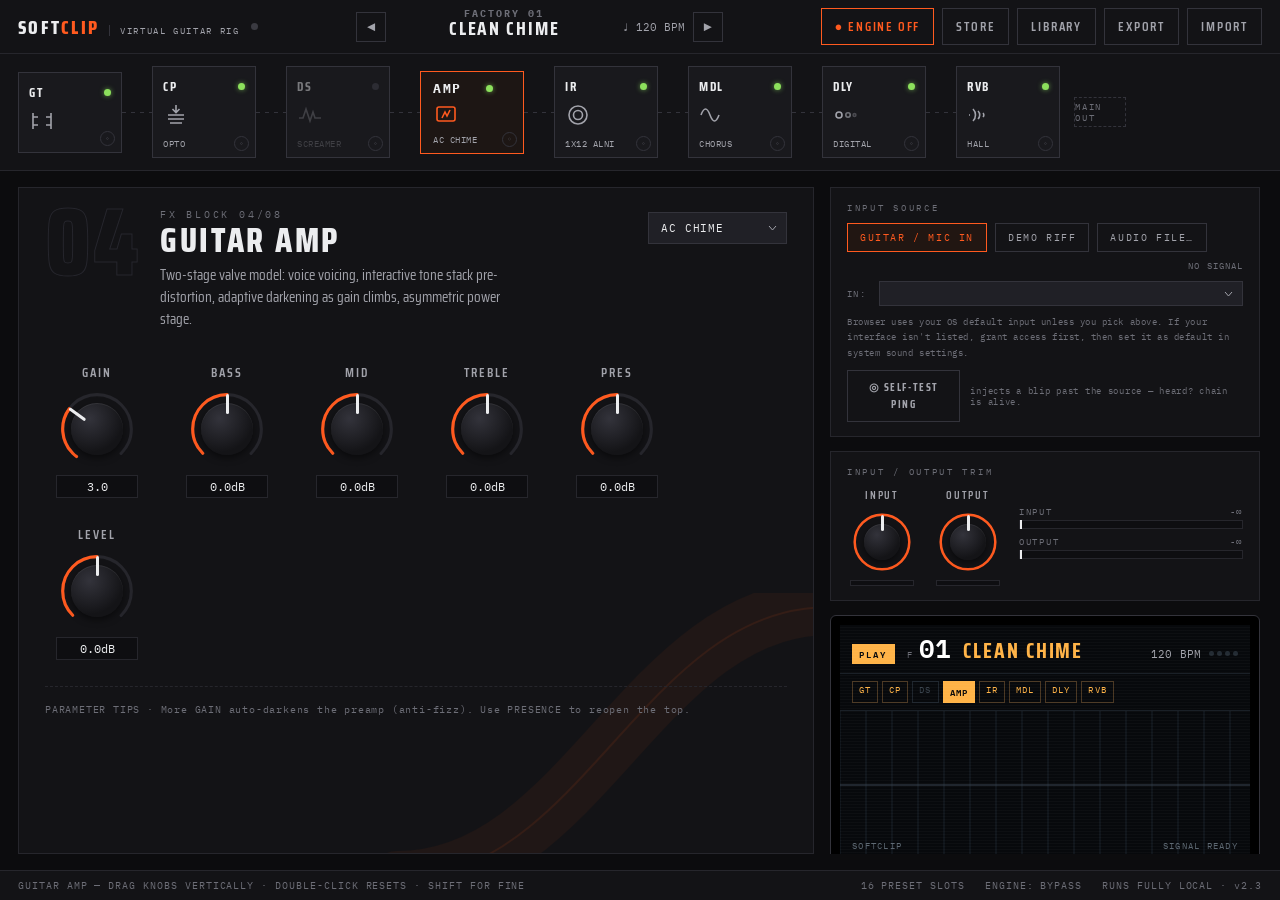
==== commit 38ef4aca: "Split index.html into index.html, style.css, script.js Purely mechanical extraction (no behavioral c" ====
--- a/index.html
+++ b/index.html
@@ -9,250 +9,7 @@
 <link rel="preconnect" href="https://fonts.googleapis.com">
 <link rel="preconnect" href="https://fonts.gstatic.com" crossorigin>
 <link href="https://fonts.googleapis.com/css2?family=Saira+Condensed:wght@400;500;600;700;800&family=IBM+Plex+Mono:wght@400;500;600&display=swap" rel="stylesheet">
-<style>
-:root{
-  --bg:#0c0c0e; --panel:#131316; --panel2:#19191d; --panel3:#202026;
-  --line:#26262c; --line2:#33333b;
-  --ink:#ecedef; --dim:#a2a3ab; --faint:#6d6e77;
-  --acc:#FF5A1F; --acc-soft:#ff7a45; --grn:#8ce05c;
-  --lcd-bg:#07090c; --lcd-grid:#1a2027; --lcd-amber:#ffb347;
-  --mono:'IBM Plex Mono',ui-monospace,monospace;
-  --cond:'Saira Condensed',sans-serif;
-}
-*{margin:0;padding:0;box-sizing:border-box}
-html,body{height:100%}
-body{background:var(--bg);color:var(--ink);font-family:var(--cond);overflow:hidden;-webkit-font-smoothing:antialiased}
-button,input,select{font-family:inherit;color:inherit;background:none;border:none}
-button{cursor:pointer}
-:focus-visible{outline:2px solid var(--acc);outline-offset:2px}
-::-webkit-scrollbar{width:8px;height:8px}
-::-webkit-scrollbar-thumb{background:#2c2c33;border-radius:4px}
-::-webkit-scrollbar-track{background:transparent}
-
-#app{height:100vh;display:grid;grid-template-rows:54px auto 1fr 30px}
-header#top{display:flex;align-items:center;gap:16px;padding:0 18px;border-bottom:1px solid var(--line);background:var(--panel)}
-.brand{display:flex;align-items:baseline;gap:10px;white-space:nowrap}
-.brand .logo{font-weight:800;font-size:19px;letter-spacing:.12em}
-.brand .logo em{font-style:normal;color:var(--acc)}
-.brand .sub{font-family:var(--mono);font-size:9px;color:var(--dim);letter-spacing:.18em;border-left:1px solid var(--line2);padding-left:10px}
-.brand .dot{width:7px;height:7px;border-radius:50%;background:#3a3a41;align-self:center;margin-left:2px}
-body.audio-on .brand .dot{background:var(--grn);box-shadow:0 0 6px rgba(140,224,92,.7)}
-
-.pnav{display:flex;align-items:center;gap:8px;margin:0 auto}
-.pnav .arr{width:30px;height:30px;border:1px solid var(--line2);display:grid;place-items:center;color:var(--dim)}
-.pnav .arr:hover{border-color:var(--acc);color:var(--acc)}
-.pnav .ptitle{text-align:center;min-width:220px;cursor:pointer;padding:2px 10px}
-.pnav .ptitle:hover .pname{color:var(--acc-soft)}
-.pnav .ptag{font-family:var(--mono);font-size:10px;color:var(--faint);letter-spacing:.2em}
-.pnav .pname{font-size:19px;font-weight:700;letter-spacing:.1em;line-height:1.05}
-.pnav .pbpm{font-family:var(--mono);font-size:11px;color:var(--dim)}
-
-.actions{display:flex;align-items:center;gap:8px}
-.btn{border:1px solid var(--line2);padding:7px 13px;font-size:13px;font-weight:600;letter-spacing:.14em;color:var(--dim);white-space:nowrap;transition:border-color .15s,color .15s}
-.btn:hover{border-color:var(--acc);color:var(--ink)}
-.btn.primary{border-color:var(--acc);color:var(--acc)}
-.btn.primary.on{background:var(--acc);color:#12100e}
-.btn.primary.on:hover{background:var(--acc-soft)}
-#srinfo{font-family:var(--mono);font-size:10px;color:var(--faint);letter-spacing:.1em;min-width:86px;text-align:right}
-
-#chain{display:flex;align-items:center;gap:0;padding:12px 18px;background:var(--panel);border-bottom:1px solid var(--line);overflow-x:auto}
-.blkgroup{display:flex;align-items:stretch;flex:none}
-.blk{position:relative;width:104px;border:1px solid var(--line2);background:var(--panel2);cursor:pointer;text-align:left;padding:9px 10px 8px;display:flex;flex-direction:column;gap:3px;transition:border-color .15s,transform .1s}
-.blk:hover{border-color:#4a4a54}
-.blk.sel{border-color:var(--acc);background:#1d1614}
-.blk.off .bicon,.blk.off .bt{opacity:.28}
-.blk.off .bname{opacity:.45}
-.blk .top{display:flex;align-items:center;justify-content:space-between}
-.blk .bname{font-size:13px;font-weight:700;letter-spacing:.12em}
-.blk .bled{width:7px;height:7px;border-radius:50%;background:#2c2c33;flex:none}
-.blk:not(.off) .bled{background:var(--grn);box-shadow:0 0 5px rgba(140,224,92,.65)}
-.blk .bicon{margin-top:2px;color:var(--dim)}
-.blk.sel .bicon{color:var(--acc)}
-.blk .bt{font-family:var(--mono);font-size:9px;color:var(--dim);letter-spacing:.06em;white-space:nowrap;overflow:hidden;text-overflow:ellipsis;margin-top:auto}
-.blk .pw{position:absolute;bottom:6px;right:6px;width:15px;height:15px;border-radius:50%;border:1px solid var(--line2);color:#55555e;font-size:8px;line-height:13px;text-align:center}
-.blk .pw:hover{border-color:var(--acc);color:var(--acc)}
-.link{width:30px;flex:none;height:1px;position:relative;align-self:center}
-.link::before{content:"";position:absolute;left:0;right:0;top:0;height:1px;background:repeating-linear-gradient(90deg,var(--line2) 0 4px,transparent 4px 9px)}
-body.audio-on .link::before{animation:flow .7s linear infinite}
-@media (prefers-reduced-motion:reduce){body.audio-on .link::before{animation:none}}
-@keyframes flow{to{transform:translateX(9px)}}
-.endcap{flex:none;align-self:center;width:52px;height:30px;border:1px dashed var(--line2);display:grid;place-items:center;font-family:var(--mono);font-size:9px;color:var(--faint);letter-spacing:.2em;margin-left:14px}
-
-#ws{display:grid;grid-template-columns:minmax(0,1fr) 432px;gap:16px;padding:16px 18px;min-height:0}
-
-#params{position:relative;background:var(--panel);border:1px solid var(--line);padding:20px 26px 24px;overflow-y:auto;min-height:0}
-#params::before{content:"";position:absolute;right:-30px;bottom:-40px;width:460px;height:300px;pointer-events:none;z-index:0;
-  background:url("data:image/svg+xml,%3Csvg xmlns='http://www.w3.org/2000/svg' width='460' height='300' viewBox='0 0 460 300'%3E%3Cpath d='M14 286 C 200 286 260 14 446 14' fill='none' stroke='%23FF5A1F' stroke-opacity='.055' stroke-width='56' stroke-linecap='round'/%3E%3Cpath d='M14 286 C 200 286 260 14 446 14' fill='none' stroke='%23FF5A1F' stroke-opacity='.09' stroke-width='2' stroke-linecap='round'/%3E%3C/svg%3E") no-repeat center/contain}
-#params>*{position:relative;z-index:1}
-.phead{display:flex;align-items:flex-start;gap:20px;margin-bottom:6px}
-.ghost{font-size:96px;font-weight:800;line-height:.8;color:transparent;-webkit-text-stroke:1px #26262d;letter-spacing:.02em;flex:none;margin-top:-4px;user-select:none}
-.ptitlebox{min-width:0;flex:1}
-.pkind{font-family:var(--mono);font-size:10px;color:var(--faint);letter-spacing:.28em}
-.ptitle{font-size:34px;font-weight:800;letter-spacing:.08em;line-height:1;margin:2px 0 8px}
-.pdesc{font-size:15px;color:var(--dim);max-width:52ch;line-height:1.45;font-weight:400}
-.pcontrols{display:flex;gap:10px;flex-wrap:wrap;justify-content:flex-end;margin-top:4px}
-.sel{appearance:none;-webkit-appearance:none;background:var(--panel3) url("data:image/svg+xml,%3Csvg xmlns='http://www.w3.org/2000/svg' width='9' height='6'%3E%3Cpath d='M1 1l3.5 4L8 1' stroke='%23a2a3ab' fill='none'/%3E%3C/svg%3E") no-repeat right 9px center;border:1px solid var(--line2);padding:8px 30px 8px 12px;font-family:var(--mono);font-size:11px;letter-spacing:.08em;color:var(--ink);cursor:pointer}
-.sel:hover{border-color:var(--acc)}
-.chk{display:inline-flex;align-items:center;gap:7px;font-family:var(--mono);font-size:11px;color:var(--dim);border:1px solid var(--line2);padding:8px 12px;cursor:pointer;user-select:none}
-.chk:hover{border-color:#4a4a54}
-.chk .box{width:11px;height:11px;border:1px solid var(--line2);position:relative}
-.chk.on .box{border-color:var(--acc)}
-.chk.on .box::after{content:"";position:absolute;inset:2px;background:var(--acc)}
-
-.knobrow{display:flex;flex-wrap:wrap;gap:26px 34px;padding:26px 4px 4px}
-.kw{display:flex;flex-direction:column;align-items:center;gap:7px;width:96px;user-select:none}
-.kw.dis{opacity:.3;pointer-events:none}
-.kw .klabel{font-size:13px;font-weight:600;letter-spacing:.16em;color:var(--dim)}
-.knob{position:relative;width:78px;height:78px;cursor:ns-resize;touch-action:none}
-.knob svg{position:absolute;inset:0;overflow:visible}
-.knob .cap{position:absolute;inset:13px;border-radius:50%;background:radial-gradient(circle at 36% 30%,#33333b,#141417 68%);box-shadow:0 3px 7px rgba(0,0,0,.5),inset 0 1px 0 rgba(255,255,255,.07)}
-.knob .ptr{position:absolute;left:50%;top:4px;width:3px;height:20px;margin-left:-1.5px;background:var(--ink);border-radius:2px;transform-origin:50% 35px}
-.kw:hover .cap{box-shadow:0 3px 7px rgba(0,0,0,.5),inset 0 0 0 1px rgba(255,90,31,.35)}
-.kvalue{font-family:var(--mono);font-size:12px;background:#0e0e11;border:1px solid var(--line);padding:3px 8px;min-width:82px;text-align:center;color:var(--ink);cursor:pointer}
-.tip{margin-top:22px;padding-top:14px;border-top:1px dashed var(--line);font-family:var(--mono);font-size:10px;color:var(--faint);letter-spacing:.08em;line-height:1.8}
-
-#device{display:flex;flex-direction:column;gap:14px;min-height:0;overflow-y:auto;padding-right:2px}
-.card{background:var(--panel);border:1px solid var(--line);padding:14px 16px}
-.cardtitle{font-family:var(--mono);font-size:9px;letter-spacing:.3em;color:var(--faint);margin-bottom:10px}
-
-.srcrow{display:flex;gap:8px;align-items:center;flex-wrap:wrap}
-.srcbtn{border:1px solid var(--line2);padding:7px 12px;font-family:var(--mono);font-size:10px;letter-spacing:.16em;color:var(--dim)}
-.srcbtn:hover{border-color:var(--acc);color:var(--ink)}
-.srcbtn.on{border-color:var(--acc);color:var(--acc);background:#211612}
-.devrow{display:flex;gap:8px;align-items:center;margin-top:10px}
-.devrow .rlab{min-width:24px}
-.devsel{flex:1;min-width:0}
-.hintline{margin-top:8px;font-family:var(--mono);font-size:9px;color:var(--faint);letter-spacing:.06em;line-height:1.7}
-.pingrow{display:flex;align-items:center;gap:10px;margin-top:10px}
-
-.io{display:flex;align-items:center;gap:16px}
-.io .kw{width:70px}
-.io .knob{width:62px;height:62px}
-.io .knob .ptr{height:16px;transform-origin:50% 27px;top:4px}
-.io .klabel{font-size:11px}
-.io .kvalue{min-width:64px;font-size:10px;padding:2px 4px}
-.meters{flex:1;min-width:0}
-.mlab{display:flex;justify-content:space-between;font-family:var(--mono);font-size:8.5px;color:var(--faint);letter-spacing:.2em;margin-bottom:3px}
-.mtrack{position:relative;height:9px;background:#0e0e11;border:1px solid var(--line);margin-bottom:7px}
-.mfill{position:absolute;left:0;top:0;bottom:0;width:0%;background:var(--grn)}
-.mfill.hot{background:var(--acc)}
-.mpeak{position:absolute;top:-1px;bottom:-1px;width:2px;background:var(--ink);left:0%}
-
-.lcdshell{background:#000;border:1px solid var(--line2);border-radius:6px;padding:9px;box-shadow:inset 0 0 24px rgba(0,0,0,.9)}
-.lcd{position:relative;background:var(--lcd-bg);overflow:hidden;font-family:var(--mono)}
-.lcd::after{content:"";position:absolute;inset:0;pointer-events:none;background:repeating-linear-gradient(0deg,rgba(255,255,255,.022) 0 1px,transparent 1px 3px)}
-.lcdtop{display:flex;align-items:baseline;gap:12px;padding:9px 12px 6px;border-bottom:1px solid var(--lcd-grid)}
-.lcdmode{font-size:9px;letter-spacing:.24em;color:var(--lcd-bg);background:var(--lcd-amber);padding:2px 7px;font-weight:600}
-.lcdmode.tun{background:#fff}
-.lcdpr{font-size:26px;font-weight:600;color:#fff;line-height:1}
-.lcdu{font-size:9px;color:var(--faint);letter-spacing:.2em;margin-right:-6px}
-.lcdname{font-family:var(--cond);font-size:21px;font-weight:700;letter-spacing:.09em;color:var(--lcd-amber);white-space:nowrap;overflow:hidden;text-overflow:ellipsis;flex:1}
-.lcdbpm{font-size:11px;color:var(--dim);display:flex;align-items:center;gap:8px}
-.beats{display:flex;gap:3px}
-.beats i{width:5px;height:5px;border-radius:50%;background:#232b33}
-.beats i.hit{background:var(--lcd-amber)}
-.lcdchain{display:flex;gap:4px;padding:7px 12px;border-bottom:1px solid var(--lcd-grid)}
-.ltag{font-size:9px;letter-spacing:.12em;padding:2px 6px;color:#39434d;border:1px solid #1d242c}
-.ltag.on{color:var(--lcd-amber);border-color:#4a3722}
-.ltag.cur{color:#0a0a0a;background:var(--lcd-amber);border-color:var(--lcd-amber);font-weight:600}
-.lcdmain{position:relative;height:148px}
-#scope{position:absolute;inset:0;width:100%;height:100%}
-.lcdinfo{position:absolute;left:12px;bottom:8px;right:12px;display:flex;justify-content:space-between;font-size:9px;color:#5b6670;letter-spacing:.14em}
-.tunerpage{position:absolute;inset:0;display:none;flex-direction:column;align-items:center;justify-content:center;gap:2px}
-.tunerpage.show{display:flex}
-.tnote{font-family:var(--cond);font-size:62px;font-weight:800;line-height:.9;color:#fff}
-.tnote sup{font-size:20px;color:var(--lcd-amber);vertical-align:super}
-.tfreq{font-size:11px;color:var(--dim);letter-spacing:.1em}
-.centsbar{width:70%;max-width:280px;height:6px;background:#11161c;position:relative;margin-top:8px;border:1px solid #1d242c}
-.centsbar .tick{position:absolute;left:50%;top:-4px;bottom:-4px;width:1px;background:#3a4650}
-.centsbar .needle{position:absolute;top:-3px;bottom:-3px;width:3px;background:var(--lcd-amber);left:50%;transition:left .06s linear}
-.tverdict{font-size:9px;letter-spacing:.3em;color:var(--dim);height:12px}
-.tverdict.ok{color:var(--grn)}
-.lcdbot{display:flex;align-items:center;gap:10px;padding:6px 12px 9px;border-top:1px solid var(--lcd-grid)}
-.lout{flex:1;height:7px;background:#0d1218;position:relative;border:1px solid #1a2027}
-.loutf{position:absolute;inset:0;right:auto;width:0%;background:linear-gradient(90deg,#4d7a3a,var(--lcd-amber))}
-.lstatus{font-size:9px;color:var(--faint);letter-spacing:.2em;white-space:nowrap}
-
-.stomprow{display:flex;gap:10px;align-items:stretch}
-.stomp{flex:1;border:1px solid var(--line2);background:var(--panel3);position:relative;padding:10px 6px 9px;text-align:center;transform:skewX(-5deg);transition:all .12s}
-.stomp>*{transform:skewX(5deg)}
-.stomp:hover{border-color:#4a4a54}
-.stomp:active{transform:skewX(-5deg) translateY(2px)}
-.stomp .sled{display:block;width:8px;height:8px;border-radius:50%;background:#26262d;margin:0 auto 6px}
-.stomp.on .sled{background:var(--acc);box-shadow:0 0 7px rgba(255,90,31,.8)}
-.stomp.on{border-color:var(--acc);background:#211612}
-.stomp .sn{font-size:11px;font-weight:700;letter-spacing:.14em}
-.stomp .st{font-family:var(--mono);font-size:8px;color:var(--faint);letter-spacing:.06em;max-width:100%;overflow:hidden;text-overflow:ellipsis;white-space:nowrap}
-
-.jamrow{display:flex;align-items:center;gap:8px}
-.jbtn{border:1px solid var(--line2);padding:8px 13px;font-size:12px;font-weight:700;letter-spacing:.14em;color:var(--dim)}
-.jbtn:hover{border-color:var(--acc);color:var(--ink)}
-.jbtn.play.on{background:var(--grn);border-color:var(--grn);color:#0d130a}
-.tapled{width:8px;height:8px;border-radius:50%;background:#26262d}
-.tapled.hit{background:var(--grn);box-shadow:0 0 6px rgba(140,224,92,.8)}
-input[type=range]{-webkit-appearance:none;appearance:none;height:3px;background:var(--line2);flex:1;min-width:40px;cursor:pointer}
-input[type=range]::-webkit-slider-thumb{-webkit-appearance:none;width:13px;height:13px;background:var(--ink);border:2px solid var(--bg);box-shadow:0 0 0 1px var(--line2)}
-input[type=range]::-moz-range-thumb{width:11px;height:11px;border-radius:0;background:var(--ink);border:none}
-.rlab{font-family:var(--mono);font-size:9px;color:var(--faint);letter-spacing:.16em;min-width:34px}
-.rval{font-family:var(--mono);font-size:10px;color:var(--dim);min-width:38px;text-align:right}
-select.sel.slim{padding:5px 26px 5px 9px;font-size:10px}
-
-footer#status{display:flex;align-items:center;gap:20px;padding:0 18px;border-top:1px solid var(--line);background:var(--panel);font-family:var(--mono);font-size:9.5px;color:var(--faint);letter-spacing:.1em}
-footer .grow{flex:1}
-footer .lit{color:var(--grn)}
-footer .unlit{color:var(--faint)}
-
-#scrim{position:fixed;inset:0;background:rgba(5,5,7,.6);opacity:0;pointer-events:none;transition:opacity .2s;z-index:40}
-#scrim.show{opacity:1;pointer-events:auto}
-#drawer{position:fixed;top:0;right:-370px;width:360px;height:100vh;z-index:41;background:var(--panel);border-left:1px solid var(--line2);transition:right .22s ease;display:flex;flex-direction:column}
-#drawer.show{right:0}
-.drhead{display:flex;align-items:center;padding:14px 16px;border-bottom:1px solid var(--line)}
-.drhead h2{font-size:20px;font-weight:800;letter-spacing:.14em;flex:1}
-.drhead .x{font-family:var(--mono);color:var(--dim);font-size:15px;padding:4px 8px}
-.drhead .x:hover{color:var(--acc)}
-.drtabs{display:flex;border-bottom:1px solid var(--line)}
-.drtabs button{flex:1;padding:10px;font-family:var(--mono);font-size:10px;letter-spacing:.24em;color:var(--faint);border-bottom:2px solid transparent}
-.drtabs button.on{color:var(--ink);border-bottom-color:var(--acc)}
-#plist{flex:1;overflow-y:auto;padding:6px 0}
-.prow{display:flex;align-items:center;gap:12px;padding:10px 16px;cursor:pointer;border-left:2px solid transparent}
-.prow:hover{background:var(--panel2)}
-.prow.cur{border-left-color:var(--acc);background:var(--panel2)}
-.prow .pnum{font-family:var(--mono);font-size:11px;color:var(--faint);width:34px}
-.prow.cur .pnum{color:var(--acc)}
-.prow .pnm{flex:1;min-width:0}
-.prow .pnmt{font-size:16px;font-weight:700;letter-spacing:.08em;white-space:nowrap;overflow:hidden;text-overflow:ellipsis}
-.prow .pnmm{font-family:var(--mono);font-size:9px;color:var(--faint);letter-spacing:.06em;white-space:nowrap;overflow:hidden;text-overflow:ellipsis}
-.prow .del{font-family:var(--mono);font-size:9px;color:var(--faint);border:1px solid var(--line2);padding:3px 8px;letter-spacing:.1em}
-.prow .del:hover{color:var(--acc);border-color:var(--acc)}
-.prow .del.arm{color:#fff;background:var(--acc);border-color:var(--acc)}
-.drempty{padding:30px 16px;font-family:var(--mono);font-size:10px;color:var(--faint);letter-spacing:.1em;line-height:2}
-.drfoot{padding:12px 16px;border-top:1px solid var(--line);display:flex;gap:8px}
-
-#pop{position:fixed;z-index:42;background:var(--panel2);border:1px solid var(--line2);padding:14px;width:260px;display:none;box-shadow:0 12px 32px rgba(0,0,0,.6)}
-#pop.show{display:block}
-#pop label{display:block;font-family:var(--mono);font-size:9px;letter-spacing:.24em;color:var(--faint);margin-bottom:6px}
-#pop input[type=text]{width:100%;background:#0e0e11;border:1px solid var(--line2);padding:8px 10px;font-family:var(--mono);font-size:13px;letter-spacing:.1em;text-transform:uppercase}
-#pop input:focus{outline:none;border-color:var(--acc)}
-.popbtns{display:flex;gap:8px;margin-top:12px;justify-content:flex-end}
-
-#toasts{position:fixed;bottom:44px;left:50%;transform:translateX(-50%);z-index:60;display:flex;flex-direction:column;gap:6px;align-items:center;pointer-events:none}
-.toast{background:var(--panel2);border:1px solid var(--line2);border-left:2px solid var(--acc);font-family:var(--mono);font-size:11px;letter-spacing:.06em;padding:9px 16px;color:var(--ink);animation:tin .18s ease;box-shadow:0 8px 24px rgba(0,0,0,.5);max-width:80vw}
-.toast.ok{border-left-color:var(--grn)}
-.toast.err{border-left-color:#e5484d}
-@keyframes tin{from{opacity:0;transform:translateY(8px)}}
-
-@media(max-width:1360px){#srinfo{display:none}}
-@media(max-width:1160px){#ws{grid-template-columns:minmax(0,1fr) 380px}}
-@media(max-width:940px){
-  body{overflow:auto}
-  #app{height:auto;grid-template-rows:auto auto auto 30px}
-  #ws{grid-template-columns:1fr}
-  #device{overflow:visible}
-  #srinfo{display:inline}
-  .pnav{order:3;width:100%;justify-content:center;margin:8px 0 0;flex-wrap:wrap}
-  header#top{flex-wrap:wrap;height:auto;padding:12px 16px}
-}
-</style>
+<link rel="stylesheet" href="style.css">
 </head>
 <body>
 <div id="app">
@@ -415,1752 +172,6 @@
 <input type="file" id="fileimp" accept=".json,application/json" hidden>
 <input type="file" id="filesong" accept="audio/*" hidden>
 
-<script>
-"use strict";
-/* =====================================================================
-   SOFTCLIP · VIRTUAL GUITAR RIG · v2.3 — TRANSPORT HARDENING
-
-   v2.3 changes:
-   · GLOBAL error trap: any uncaught JS error surfaces as a toast +
-     console dump. Silent-dead-UI is no longer possible invisibly.
-   · Worklet loaded defensively; if Blob/addModule is blocked
-     (e.g. strict CSP), engine boots with a transparent gate stand-in
-     instead of dying before any audio exists.
-   · Input device picker (enumerateDevices → deviceId constraint):
-     USB interfaces are usually NOT the OS-default record device,
-     which is the most common cause of "no input".
-   · Lifecycle flattened to ONE boolean (ENG.on). No on/muted/armed
-     triangulation. Source manager owns start/stop exclusively.
-   · Boot-time integrity assert retained; graph build aborts loudly.
-   · Realism work of v2.2 (two-stage amp, filter-network cabinets,
-     normalized drive) is retained.
-   ===================================================================== */
-
-/* ---- 1. surface every uncaught error instead of dying quietly ---- */
-window.addEventListener('error',e=>{
-  try{
-    const t=document.createElement('div');
-    t.className='toast err';
-    t.textContent='JS error: '+e.message+' @'+(e.lineno||'?');
-    document.getElementById('toasts').appendChild(t);
-    setTimeout(()=>t.remove(),6000);
-  }catch(_){}
-});
-window.addEventListener('unhandledrejection',e=>{
-  try{
-    const r=e.reason,msg=r&&r.message?r.message:String(r);
-    const t=document.createElement('div');
-    t.className='toast err';
-    t.textContent='Promise error: '+msg;
-    document.getElementById('toasts').appendChild(t);
-    setTimeout(()=>t.remove(),6000);
-  }catch(_){}
-});
-
-const $=s=>document.querySelector(s);
-const clamp=(v,a,b)=>Math.min(b,Math.max(a,v));
-const lerp=(a,b,t)=>a+(b-a)*t;
-const TAU=Math.PI*2;
-const db2g=db=>Math.pow(10,db/20);
-const notes=['C','C#','D','D#','E','F','F#','G','G#','A','A#','B'];
-function mulberry(seed){return function(){seed|=0;seed=seed+0x6D2B79F5|0;let t=Math.imul(seed^seed>>>15,1|seed);t=t+Math.imul(t^t>>>7,61|t)^t;return((t^t>>>14)>>>0)/4294967296}}
-
-function toast(msg,kind){
-  const t=document.createElement('div');t.className='toast '+(kind||'');t.textContent=msg;
-  $('#toasts').appendChild(t);
-  while($('#toasts').children.length>4)$('#toasts').firstChild.remove();
-  setTimeout(()=>{t.style.opacity='0';t.style.transition='opacity .25s';setTimeout(()=>t.remove(),260)},3200);
-}
-
-function fmtVal(v,unit){
-  switch(unit){
-    case 'dB':return(v>0?'+':'')+v.toFixed(1)+'dB';
-    case 'ms':return Math.round(v)+'ms';
-    case 'Hz':return v>=1000?(v/1000).toFixed(2)+'kHz':Math.round(v)+'Hz';
-    case '%':return Math.round(v)+'%';
-    case 'sec':return v.toFixed(2)+'S';
-    case 'x':return v.toFixed(1);
-    default:return String(Math.round(v));
-  }
-}
-function knot(key,label,min,max,def,unit,opt){return Object.assign({key,label,min,max,def,unit},opt||{});}
-
-const NS='softclip.';
-const LS={
-  get(k,d){try{const v=localStorage.getItem(k);return v?JSON.parse(v):d}catch(e){return d}},
-  set(k,v){try{localStorage.setItem(k,JSON.stringify(v))}catch(e){}}
-};
-
-const TYPES={
-  drive:['SCREAMER','BLUES DRV','RAZOR','DIST+','FUZZ'],
-  comp:['OPTO','STUDIO','PUNCH'],
-  amp:['TWEED DLX','BLACKFACE','AC CHIME','BLUES 30','PLEXI 100','ROAR 800','RECTO MODERN','SLO LEAD'],
-  ir:['4X12 VINT 30','4X12 MODERN','2X12 PLEXI','1X12 ALNICO','2X10 TWEED','OPEN 1X12','DARK 2X12','FLAT FRFR'],
-  mod:['CHORUS','PHASER','FLANGER','TREMOLO','VIBRATO','ROTARY'],
-  delay:['DIGITAL','ANALOG','TAPE','PING-PONG'],
-  rev:['ROOM','HALL','PLATE','SPRING','CATHEDRAL']
-};
-
-const DEFS={
-  gate:{name:'NOISE GATE',abbr:'GT',
-    desc:'Silences the pauses of live playing. Threshold just above your noise floor; hold/release shape the close. Applies to live input only.',
-    knobs:[knot('thr','THRESH',-80,-20,-60,'dB'),knot('hld','HOLD',5,500,50,'ms'),knot('rel','REL',10,500,120,'ms')]},
-  comp:{name:'COMPRESSOR',abbr:'CP',types:TYPES.comp,
-    desc:'Opto-flavoured leveller. Sustain drives the ratio, attack lets transients breathe — low attack keeps pick definition, high attack squashes.',
-    knobs:[knot('sus','SUSTAIN',0,10,3,'x'),knot('att','ATTACK',1,50,8,'ms'),knot('rel','REL',30,800,250,'ms'),knot('lvl','LEVEL',-12,12,0,'dB')]},
-  drive:{name:'OVERDRIVE / DIST',abbr:'DS',types:TYPES.drive,
-    desc:'Pedal stage in front of the amp. Screamer and Blues trim lows before clipping; Razor and Dist+ push squared grind; Fuzz goes splattery. Loudness-normalized across DRIVE.',
-    knobs:[knot('drv','DRIVE',0,10,6,'x'),knot('tone','TONE',0,10,5,'x'),knot('lvl','LEVEL',-12,6,2,'dB')]},
-  amp:{name:'GUITAR AMP',abbr:'AMP',types:TYPES.amp,
-    desc:'Two-stage valve model: voice voicing, interactive tone stack pre-distortion, adaptive darkening as gain climbs, asymmetric power stage.',
-    knobs:[knot('gain','GAIN',0,10,5,'x'),knot('bass','BASS',-12,12,0,'dB'),knot('mid','MID',-12,12,0,'dB'),
-           knot('treble','TREBLE',-12,12,0,'dB'),knot('pres','PRES',-12,12,0,'dB'),knot('lvl','LEVEL',-12,12,0,'dB')]},
-  ir:{name:'CABINET',abbr:'IR',types:TYPES.ir,
-    desc:'Filter-network speaker voicing. LOW CUT tightens the bottom, HI CUT trims residual fizz — dial both against your room and monitors.',
-    knobs:[knot('cut','LOW CUT',20,600,100,'Hz',{log:true}),knot('hicut','HI CUT',2500,20000,12000,'Hz',{log:true}),knot('lvl','LEVEL',-12,12,0,'dB')]},
-  mod:{name:'MODULATION',abbr:'MDL',types:TYPES.mod,
-    desc:'Stereo motion: chorus, phaser, flanger, tremolo, vibrato, rotary. Rate in Hz, depth, wet mix.',
-    knobs:[knot('rate','RATE',.05,12,.8,'Hz',{log:true}),knot('dep','DEPTH',0,100,35,'%'),knot('mix','MIX',0,100,30,'%')]},
-  delay:{name:'DELAY',abbr:'DLY',types:TYPES.delay,
-    desc:'Digital, analog-darkened, wow-and-flutter tape or ping-pong repeats. SYNC locks time to the tempo clock.',
-    knobs:[knot('time','TIME',25,1500,380,'ms',{log:true}),knot('fb','FEEDBACK',0,95,32,'%'),knot('tone','TONE',0,10,6,'x'),knot('mix','MIX',0,60,20,'%')]},
-  rev:{name:'REVERB',abbr:'RVB',types:TYPES.rev,
-    desc:'Room, hall, plate, spring and cathedral engines with variable decay — pre-delay keeps articulation under washes.',
-    knobs:[knot('dec','DECAY',.2,10,2.2,'sec',{log:true}),knot('pre','PRE-DLY',0,120,20,'ms'),knot('tone','TONE',0,10,5,'x'),knot('mix','MIX',0,100,25,'%')]}
-};
-const ORDER=['gate','comp','drive','amp','ir','mod','delay','rev'];
-const STAGEMAP={drive:'drive',amp:'amp',ir:'cab',mod:'mod',delay:'dly',rev:'rev'};
-const COMP_ATK={'OPTO':.004,'STUDIO':.008,'PUNCH':.002};
-const COMP_REL={'OPTO':.24,'STUDIO':.18,'PUNCH':.30};
-
-function basePatch(){
-  return {
-    bpm:120,
-    gate:{on:true,thr:-60,hld:50,rel:120},
-    comp:{on:false,type:'OPTO',sus:3,att:8,rel:250,lvl:0},
-    drive:{on:false,type:'SCREAMER',drv:6,tone:5,lvl:2},
-    amp:{on:true,type:'TWEED DLX',gain:5,bass:0,mid:0,treble:0,pres:0,lvl:0},
-    ir:{on:true,type:'4X12 VINT 30',cut:100,hicut:12000,lvl:0},
-    mod:{on:false,type:'CHORUS',rate:.8,dep:35,mix:30},
-    delay:{on:false,type:'DIGITAL',sync:false,div:1,time:380,fb:32,tone:6,mix:20},
-    rev:{on:false,type:'HALL',dec:2.2,pre:20,tone:5,mix:25}
-  };
-}
-
-const FACTORY=[
- {name:'CLEAN CHIME',p:{comp:{on:true,sus:2.5},amp:{type:'AC CHIME',gain:3},ir:{type:'1X12 ALNICO'},
-   mod:{on:true,type:'CHORUS',rate:.8,dep:35,mix:25},delay:{on:true,type:'DIGITAL',time:420,fb:28,mix:15},
-   rev:{on:true,type:'HALL',dec:2.4,mix:22}}},
- {name:'TEXAS HEAT',p:{comp:{on:true,sus:3},drive:{on:true,type:'SCREAMER',drv:5,lvl:3},
-   amp:{type:'TWEED DLX',gain:6.5,treble:1.5},ir:{type:'2X10 TWEED'},
-   delay:{on:true,type:'TAPE',time:95,fb:18,mix:14},rev:{on:true,type:'SPRING',dec:1.6,mix:20}}},
- {name:'BLUES CRUNCH',p:{drive:{on:true,type:'BLUES DRV',drv:4.5},amp:{type:'BLUES 30',gain:5.5,mid:1.5},
-   ir:{type:'2X12 PLEXI'},rev:{on:true,type:'ROOM',dec:1.2,mix:14}}},
- {name:'STADIUM ROCK',p:{drive:{on:true,type:'BLUES DRV',drv:7,lvl:3},amp:{type:'PLEXI 100',gain:7.5},
-   ir:{type:'4X12 VINT 30'},delay:{on:true,type:'ANALOG',time:460,fb:38,mix:18},rev:{on:true,type:'PLATE',dec:1.8,mix:16}}},
- {name:'BRIT CRUNCH',p:{amp:{type:'ROAR 800',gain:6.5,pres:2,mid:2},ir:{type:'4X12 VINT 30'}}},
- {name:'MODERN METAL',p:{gate:{thr:-45,rel:60},drive:{on:true,type:'RAZOR',drv:7},
-   amp:{type:'RECTO MODERN',gain:8,bass:-2,mid:-3,pres:2.5},ir:{type:'4X12 MODERN',cut:120,hicut:9500},
-   delay:{on:true,type:'DIGITAL',time:540,fb:35,mix:12},rev:{on:true,type:'HALL',dec:2,mix:12}}},
- {name:'DOWNTUNE DROP',p:{gate:{thr:-42,rel:60},drive:{on:true,type:'RAZOR',drv:8},
-   amp:{type:'RECTO MODERN',gain:8.5,bass:-1,mid:-4,treble:1,pres:3},ir:{type:'4X12 MODERN',cut:140,hicut:9000}}},
- {name:'HERO LEAD',p:{comp:{on:true,sus:2},drive:{on:true,type:'BLUES DRV',drv:4},
-   amp:{type:'SLO LEAD',gain:7,pres:2.5},ir:{type:'4X12 VINT 30'},
-   delay:{on:true,type:'ANALOG',time:480,fb:42,mix:24},rev:{on:true,type:'PLATE',dec:2.6,mix:24}}},
- {name:'FUZZ PSYCH',p:{drive:{on:true,type:'FUZZ',drv:6.5,tone:3},amp:{type:'AC CHIME',gain:5},ir:{type:'1X12 ALNICO'},
-   mod:{on:true,type:'VIBRATO',rate:.7,dep:30,mix:45},delay:{on:true,type:'TAPE',time:350,fb:55,mix:22},
-   rev:{on:true,type:'SPRING',dec:2.2,mix:18}}},
- {name:'AMBIENT SHEEN',p:{amp:{type:'BLACKFACE',gain:2.5},ir:{type:'FLAT FRFR',hicut:14000},
-   mod:{on:true,type:'CHORUS',rate:.4,dep:55,mix:50},
-   delay:{on:true,type:'DIGITAL',sync:true,div:1.5,fb:58,tone:5,mix:45},
-   rev:{on:true,type:'CATHEDRAL',dec:6.5,pre:40,tone:7,mix:45}}},
- {name:'SOUNDSCAPE',p:{amp:{type:'BLACKFACE',gain:1.5},ir:{type:'DARK 2X12'},
-   mod:{on:true,type:'PHASER',rate:.12,dep:60,mix:40},
-   delay:{on:true,type:'PING-PONG',sync:true,div:2,fb:62,mix:55},
-   rev:{on:true,type:'CATHEDRAL',dec:8,pre:50,tone:7,mix:55}}},
- {name:'FUNK SQUASH',p:{comp:{on:true,sus:7,att:3},amp:{type:'BLACKFACE',gain:3,treble:1},ir:{type:'OPEN 1X12'},
-   mod:{on:true,type:'PHASER',rate:2.2,dep:55,mix:30},
-   delay:{on:true,type:'DIGITAL',time:82,fb:12,mix:12},rev:{on:true,type:'ROOM',dec:.8,mix:10}}},
- {name:'SKANK DUB',p:{comp:{on:true,sus:6},amp:{type:'ROAR 800',gain:3.5,treble:-4,mid:2},ir:{type:'DARK 2X12'},
-   mod:{on:true,type:'TREMOLO',rate:4.5,dep:60,mix:65},
-   delay:{on:true,type:'TAPE',time:210,fb:25,mix:18},rev:{on:true,type:'ROOM',dec:1,mix:10}}},
- {name:"SURF'S UP",p:{amp:{type:'TWEED DLX',gain:5,treble:3,bass:-2},ir:{type:'2X10 TWEED'},
-   mod:{on:true,type:'TREMOLO',rate:5.5,dep:75,mix:50},
-   rev:{on:true,type:'SPRING',dec:3.5,mix:55}}},
- {name:'STEEL STRINGS',p:{comp:{on:true,sus:3.5},amp:{type:'BLACKFACE',gain:1,treble:1,bass:-1},
-   ir:{type:'FLAT FRFR',hicut:13000},
-   mod:{on:true,type:'CHORUS',rate:.7,dep:25,mix:18},
-   delay:{on:true,type:'DIGITAL',time:130,fb:10,mix:14},rev:{on:true,type:'PLATE',dec:1.6,mix:16}}},
- {name:'JAZZ BOX',p:{comp:{on:true,sus:2},amp:{type:'BLUES 30',gain:2,bass:1,mid:1.5,treble:-2},
-   ir:{type:'DARK 2X12'},rev:{on:true,type:'ROOM',dec:1.4,mix:12}}}
-];
-
-let PC=null,libIdx=0,curMod='amp',curName='—',dirty=false,userLib=[],importedName=null;
-
-function mergedPC(entry){
-  const pc=basePatch();
-  if(entry&&entry.p)for(const m of ORDER)Object.assign(pc[m],entry.p[m]||{});
-  if(entry&&entry.p&&entry.p.bpm)pc.bpm=entry.p.bpm;
-  return pc;
-}
-function combinedLib(){
-  return FACTORY.map(e=>({name:e.name,p:e.p,fac:true}))
-    .concat(userLib.map(e=>({name:e.name,p:e.p,fac:false})));
-}
-let CFG=Object.assign({in:0,out:-6,drumLv:.8,devId:''},LS.get(NS+'cfg',{}));
-function saveCfg(){LS.set(NS+'cfg',CFG);}
-function loadLS(){
-  userLib=LS.get(NS+'users',[]);
-  const total=FACTORY.length+userLib.length;
-  libIdx=clamp(LS.get(NS+'idx',0),0,total-1);
-  const wip=LS.get(NS+'wip',null);
-  if(wip){
-    PC=mergedPC(wip);dirty=!!wip._dirty;
-    curName=(wip._name||combinedLib()[libIdx].name);
-    importedName=wip._imported||null;
-  }else{
-    PC=mergedPC(combinedLib()[libIdx]);
-    curName=combinedLib()[libIdx].name;
-  }
-}
-let wipTimer=null;
-function snapshotToLS(){
-  const s=JSON.parse(JSON.stringify(PC));
-  s._dirty=dirty;s._name=curName;s._imported=importedName;
-  clearTimeout(wipTimer);
-  LS.set(NS+'wip',s);
-}
-function autosave(){clearTimeout(wipTimer);wipTimer=setTimeout(snapshotToLS,350);}
-function markDirty(){dirty=true;$('#pdirty').textContent='●';autosave();}
-function clearDirty(){dirty=false;$('#pdirty').textContent='';autosave();}
-function displayName(){return importedName||curName;}
-
-/* =====================================================================
-   AUDIO ENGINE
-   ===================================================================== */
-const WORKLET_SRC=`
-class GateProc extends AudioWorkletProcessor{
-  static get parameterDescriptors(){return[
-    {name:'thr',defaultValue:-60,minValue:-90,maxValue:0},
-    {name:'hld',defaultValue:.05,minValue:0,maxValue:.6},
-    {name:'rel',defaultValue:.12,minValue:.01,maxValue:1}];}
-  constructor(){super();this.env=0;this.g=0;this.open=false;this.hold=0;this.cnt=0;
-    this.gb=new Float32Array(128);
-    this.aC=Math.exp(-1/(.003*sampleRate));}
-  process(inp,out,p){
-    const i=inp[0],o=out[0];
-    if(!i||!i[0]){for(const ch of o)ch.fill(0);return true;}
-    const thr=Math.pow(10,p.thr[0]/20);
-    const rC=Math.exp(-1/(p.rel[0]*sampleRate));
-    const holdS=Math.min((p.hld[0]*sampleRate)|0,2147483000);
-    const n=i[0].length,aC=this.aC;
-    if(this.gb.length<n)this.gb=new Float32Array(n);
-    const gb=this.gb;
-    let env=this.env,g=this.g,open=this.open,hold=this.hold;
-    for(let s=0;s<n;s++){
-      const v=Math.abs(i[0][s]);
-      env=env<v?aC*env+(1-aC)*v:rC*env+(1-rC)*v;
-      if(env>thr){open=true;hold=holdS;}
-      else if(open){if(hold>0)hold--;else open=false;}
-      g+=((open?1:0)-g)*(open?aC:rC);
-      gb[s]=g;
-    }
-    this.env=env;this.g=g;this.open=open;this.hold=hold;
-    for(let ch=0;ch<o.length;ch++){
-      const ic=i[ch]||i[0],oc=o[ch];
-      for(let s=0;s<n;s++)oc[s]=ic[s]*gb[s];
-    }
-    if(++this.cnt>=20){this.cnt=0;this.port.postMessage({lvl:env});}
-    return true;
-  }
-}
-registerProcessor('sc-gate',GateProc);`;
-
-function makeStage(ctx){
-  const inG=ctx.createGain(),outG=ctx.createGain(),thru=ctx.createGain();
-  inG.connect(thru);thru.connect(outG);
-  return {
-    in:inG,out:outG,ctx,
-    activate(entry,exit){
-      if(!entry||!exit)throw new Error('stage activate() missing endpoint');
-      inG.disconnect();
-      inG.connect(entry);
-      thru.gain.setTargetAtTime(0,ctx.currentTime,.004);
-      exit.connect(outG);
-    },
-    straight(){
-      inG.disconnect();
-      inG.connect(thru);
-      thru.gain.setTargetAtTime(1,ctx.currentTime,.004);
-    }
-  };
-}
-
-const CAPROF={
-  '4X12 VINT 30':{hp:90, ls:[90,1.5],  th:[105,2.5,.8], gr:[850,2.0,.9], dz:[2800,-2.0,1.1], tl:[3200,-1.0], lp:5400},
-  '4X12 MODERN': {hp:110,ls:[95,1.0],  th:[120,3.0,1.0],gr:[950,2.5,.9], dz:[3100,-3.0,1.2], tl:[3600,-2.0], lp:4700},
-  '2X12 PLEXI':  {hp:100,ls:[100,1.0], th:[115,2.0,.8], gr:[800,1.5,.8], dz:[2600,-1.5,1.0], tl:[3000,-.5],  lp:5800},
-  '1X12 ALNICO': {hp:105,ls:[105,.5],  th:[125,3.5,.7], gr:[1050,2.2,.8],dz:[3300,-1.2,.9],  tl:[4000,.5],   lp:6800},
-  '2X10 TWEED':  {hp:80, ls:[95,2.0],  th:[110,2.0,.8], gr:[700,1.5,.8], dz:[2400,-.8,.9],   tl:[2800,.8],   lp:6200},
-  'OPEN 1X12':   {hp:95, ls:[110,.5],  th:[130,2.0,.7], gr:[1150,1.8,.8],dz:[3500,-1.5,.9],  tl:[4200,0],    lp:7000},
-  'DARK 2X12':   {hp:80, ls:[90,1.5],  th:[100,2.0,.8], gr:[600,1.0,.8], dz:[2200,-2.5,1.0], tl:[2600,-2.0], lp:4300},
-  'FLAT FRFR':   {hp:35, ls:[80,0],    th:[90,0,.7],    gr:[800,0,.8],   dz:[3000,0,1],      tl:[4000,0],    lp:16000}
-};
-
-const ENG={
-  ctx:null,on:false,
-  st:{},revCache:new Map(),
-  inDb:-60,
-
-  async boot(){
-    if(this.ctx)return;
-    const AC=window.AudioContext||window.webkitAudioContext;
-    this.ctx=new AC({latencyHint:'interactive'});
-    const c=this.ctx;
-
-    /* ---- GATE: worklet preferred, graceful GainNode fallback ---- */
-    this.head=c.createGain();
-    this.gateWorklet=false;
-    try{
-      const url=URL.createObjectURL(new Blob([WORKLET_SRC],{type:'application/javascript'}));
-      await c.audioWorklet.addModule(url);
-      this.gateNode=new AudioWorkletNode(c,'sc-gate',{outputChannelCount:[2]});
-      this.gateWorklet=true;
-    }catch(err){
-      console.warn('worklet unavailable, using open gate:',err);
-      this.gateNode=c.createGain();               // fully-open stand-in
-      toast('Gate DSP unavailable — running ungated (worklet blocked)','err');
-    }
-    this.gateParams={
-      get:k=>({thr:{value:this._thrCache??-60}})[k],
-      set:(k,v)=>{},
-    };
-    if(this.gateWorklet)this.gateNode.port.onmessage=e=>{this.inDb=20*Math.log10(Math.max(1e-5,e.data.lvl));};
-    this.tnAn=c.createAnalyser();this.tnAn.fftSize=2048;
-
-    this.compNode=c.createDynamicsCompressor();
-    this.compLvl=c.createGain();
-
-    this.st.drive=this.makeDrive(); this.st.amp=this.makeAmp();
-    this.st.cab =this.makeCab();    this.st.mod=this.makeMod();
-    this.st.dly =this.makeDly();    this.st.rev=this.makeRev();
-
-    for(const k of ['drive','amp','cab','mod','dly','rev']){
-      const s=this.st[k];
-      if(!s||!(s.in instanceof GainNode)||!(s.out instanceof GainNode)||typeof s.set!=='function')
-        throw new Error('boot: stage "'+k+'" failed init');
-    }
-
-    this.bus=c.createGain();
-    this.limit=c.createDynamicsCompressor();
-    this.limit.threshold.value=-1.5;this.limit.knee.value=0;
-    this.limit.ratio.value=20;this.limit.attack.value=.002;this.limit.release.value=.12;
-    this.anOut=c.createAnalyser();this.anOut.fftSize=1024;
-    this.scAn=c.createAnalyser();this.scAn.fftSize=512;
-
-    this.head.connect(this.tnAn);
-    this.head.connect(this.gateNode);
-    this.gateNode.connect(this.compNode);
-    this.compNode.connect(this.compLvl);
-    const seq=[this.st.drive,this.st.amp,this.st.cab,this.st.mod,this.st.dly,this.st.rev];
-    this.compLvl.connect(seq[0].in);
-    for(let i=0;i<seq.length-1;i++)seq[i].out.connect(seq[i+1].in);
-    seq[seq.length-1].out.connect(this.scAn);
-    this.scAn.connect(this.bus);
-    this.bus.connect(this.limit);
-    this.limit.connect(this.anOut);this.anOut.connect(c.destination);
-
-    this.applyGlobals();
-  },
-
-  async ensure(){ if(!this.ctx)await this.boot(); await this.ctx.resume(); },
-
-  setEngine(onFlag){
-    this.on=!!onFlag;
-    document.body.classList.toggle('audio-on',this.on);
-    if(this.on){this.sparkUntil=performance.now()+900;applyAllToAudio();}
-    else{this.inDb=-60;}
-    refreshStatus();
-  },
-
-  /* drives gate params regardless of worklet/fallback */
-  pushGate(st,liveMode){
-    if(!this.ctx)return;
-    const t=this.ctx.currentTime;
-    if(this.gateWorklet){
-      const p=this.gateNode.parameters;
-      p.get('thr').setTargetAtTime((st.on&&liveMode)?st.thr:-90,t,.01);
-      if(st.on&&liveMode){
-        p.get('hld').setTargetAtTime(st.hld/1000,t,.01);
-        p.get('rel').setTargetAtTime(st.rel/1000,t,.01);
-      }
-    }else{
-      /* fallback gate: crude but functional mute-below-threshold via head? skip — stay open */
-    }
-  },
-
-  ping(){
-    /* SELF-TEST: inject past the source layer, proves chain end-to-end */
-    if(!this.ctx||!this.on){toast('Arm the engine first (click DEMO RIFF)','err');return;}
-    const c=this.ctx,o=c.createOscillator(),g=c.createGain();
-    o.frequency.value=880;
-    g.gain.setValueAtTime(.28,c.currentTime);
-    g.gain.exponentialRampToValueAtTime(.0001,c.currentTime+.22);
-    o.connect(g);g.connect(this.bus);         // AFTER chain bus → limiter out
-    o.start();o.stop(c.currentTime+.25);
-    toast('Ping sent direct to output — if you hear it, speakers/output are fine','ok');
-    /* second ping INTO the chain */
-    setTimeout(()=>{
-      const o2=c.createOscillator(),g2=c.createGain();
-      o2.frequency.value=660;
-      g2.gain.setValueAtTime(.28,c.currentTime);
-      g2.gain.exponentialRampToValueAtTime(.0001,c.currentTime+.22);
-      o2.connect(g2);g2.connect(this.compLvl); // chain entry
-      o2.start();o2.stop(c.currentTime+.25);
-      toast('Ping sent through the FX chain — hearing this one means the blocks pass audio','ok');
-    },500);
-  },
-
-  applyGlobals(){
-    if(!this.ctx)return;const t=this.ctx.currentTime;
-    this.head.gain.setTargetAtTime(db2g(CFG.in),t,.02);
-    this.bus.gain.setTargetAtTime(db2g(CFG.out),t,.02);
-  },
-
-  /* ============================ DRIVE ============================ */
-  makeDrive(){
-    const c=this.ctx,w=makeStage(c);
-    const hp=c.createBiquadFilter();hp.type='highpass';hp.Q.value=.71;
-    const sh=c.createWaveShaper();sh.oversample='4x';
-    const dc=c.createBiquadFilter();dc.type='highpass';dc.frequency.value=9;dc.Q.value=.71;
-    const lp=c.createBiquadFilter();lp.type='lowpass';lp.Q.value=.71;
-    const mk=c.createGain();
-    hp.connect(sh);sh.connect(dc);dc.connect(lp);lp.connect(mk);
-    const KIND={'SCREAMER':{kg:1.8,asym:.22,hpL:300},'BLUES DRV':{kg:1.25,asym:.1,hpL:180},
-      'RAZOR':{kg:2.6,asym:0,hpL:150},'DIST+':{kg:2.2,asym:.06,hpL:120},'FUZZ':{kg:2.9,asym:.16,hpL:220,fz:true}};
-    let cache='',routed='';
-    function curve(kind,d10){
-      const K=KIND[kind]||KIND.SCREAMER,N=2048,arr=new Float32Array(N);
-      const GG=Math.max(1,K.kg*.8);let mx=0;
-      const soft=t=>Math.tanh(t*GG*1.6)/Math.tanh((1+K.asym)*GG*1.6);
-      for(let i=0;i<N;i++){
-        const x=i/(N-1)*2-1,u=x+K.asym;
-        let y=soft(u)-(K.asym?soft(K.asym):0);
-        y/=Math.sqrt(1+d10*.28);
-        if(K.fz){
-          const yr=Math.tanh(Math.abs(u)*GG*2.4)*.38;
-          y=Math.tanh(y*2.2)*.62+yr*Math.tanh(u*10)*.3;
-        }
-        arr[i]=y;if(Math.abs(y)>mx)mx=Math.abs(y);
-      }
-      if(mx>0)for(let i=0;i<N;i++)arr[i]/=mx;
-      return arr;
-    }
-    return {
-      in:w.in,out:w.out,
-      set(st){
-        const rk=String(st.on);
-        if(routed!==rk){routed=rk;st.on?w.activate(hp,mk):w.straight();}
-        if(!st.on)return;
-        const K=KIND[st.type]||KIND.SCREAMER;
-        hp.frequency.setTargetAtTime(K.hpL*.6,c.currentTime,.02);
-        lp.frequency.setTargetAtTime(clamp(500*Math.pow(Math.max(.05,st.tone/10),1.9)*9,300,11000),c.currentTime,.02);
-        const ck=st.type+'|'+st.drv.toFixed(2);
-        if(ck!==cache){cache=ck;sh.curve=curve(st.type,st.drv);}
-        mk.gain.setTargetAtTime(db2g(st.lvl)*1.15/(0.78+st.drv*.07),c.currentTime,.02);
-      }
-    };
-  },
-
-  /* ============================ AMP ============================ */
-  makeAmp(){
-    const c=this.ctx,w=makeStage(c);
-    const vhp=c.createBiquadFilter();vhp.type='highpass';vhp.Q.value=.71;
-    const vpk=c.createBiquadFilter();vpk.type='peaking';
-    const vsh=c.createBiquadFilter();vsh.type='highshelf';
-    const tB=c.createBiquadFilter();tB.type='lowshelf';tB.frequency.value=110;
-    const tM=c.createBiquadFilter();tM.type='peaking';tM.frequency.value=650;tM.Q.value=.8;
-    const tT=c.createBiquadFilter();tT.type='highshelf';tT.frequency.value=2600;
-    const sh1=c.createWaveShaper();sh1.oversample='4x';
-    const s1lp=c.createBiquadFilter();s1lp.type='lowpass';s1lp.Q.value=.71;
-    const s2dc=c.createBiquadFilter();s2dc.type='highpass';s2dc.frequency.value=16;s2dc.Q.value=.71;
-    const sh2=c.createWaveShaper();sh2.oversample='4x';
-    const deep=c.createBiquadFilter();deep.type='lowshelf';deep.frequency.value=80;
-    const pres=c.createBiquadFilter();pres.type='peaking';pres.frequency.value=3200;pres.Q.value=.9;
-    const lpF=c.createBiquadFilter();lpF.type='lowpass';lpF.frequency.value=6500;lpF.Q.value=.71;
-    const mkup=c.createGain();
-    const sc=c.createDynamicsCompressor();sc.knee.value=14;sc.attack.value=.007;sc.release.value=.18;
-    vhp.connect(vpk);vpk.connect(vsh);
-    vsh.connect(tB);tB.connect(tM);tM.connect(tT);
-    tT.connect(sh1);sh1.connect(s1lp);s1lp.connect(s2dc);s2dc.connect(sh2);
-    sh2.connect(deep);deep.connect(pres);pres.connect(lpF);
-    lpF.connect(mkup);mkup.connect(sc);
-    const VOICE={
-      'TWEED DLX':  {hp:60, hs:[1500,1.2],pk:[900,1,.7],  k:14, dark:[5200,3000], deep:0},
-      'BLACKFACE':  {hp:70, hs:[1500,.4], pk:[700,.6,.7], k:6,  dark:[6000,3600], deep:0},
-      'AC CHIME':   {hp:95, hs:[2200,1],  pk:[2600,1.4,.8],k:8, dark:[7200,4200], deep:0},
-      'BLUES 30':   {hp:85, hs:[1800,.8], pk:[750,1.6,.9],k:11, dark:[6400,3800], deep:0},
-      'PLEXI 100':  {hp:100,hs:[1300,.6], pk:[700,1,.8],  k:22, dark:[5200,2400], deep:1.5},
-      'ROAR 800':   {hp:120,hs:[1300,.4], pk:[680,.8,.8], k:32, dark:[4800,2200], deep:1.5},
-      'RECTO MODERN':{hp:135,hs:[1100,0], pk:[550,0,.8],  k:48, dark:[4200,1700], deep:2.5},
-      'SLO LEAD':   {hp:110,hs:[1200,.6], pk:[620,1.8,.9],k:40, dark:[5000,2100], deep:1.5}
-    };
-    function curve1(k){
-      const N=1024,a=new Float32Array(N),nrm=Math.tanh(k);
-      for(let i=0;i<N;i++){const x=i/(N-1)*2-1;a[i]=Math.tanh(k*x)/nrm;}
-      return a;
-    }
-    function curve2(k){
-      const N=1024,a=new Float32Array(N),kb=k*.82;
-      let mx=0;
-      for(let i=0;i<N;i++){
-        const x=i/(N-1)*2-1;
-        const y=x>=0?Math.tanh(k*x)/Math.tanh(k):Math.tanh(kb*x)/Math.tanh(kb);
-        a[i]=y;mx=Math.max(mx,Math.abs(y));
-      }
-      let mean=0;for(let i=0;i<N;i++){a[i]/=mx;mean+=a[i];}
-      mean/=N;
-      for(let i=0;i<N;i++)a[i]-=mean;
-      return a;
-    }
-    let routed='',kc='';
-    return {
-      in:w.in,out:w.out,
-      set(st){
-        const rk=String(st.on);
-        if(routed!==rk){routed=rk;st.on?w.activate(vhp,sc):w.straight();}
-        if(!st.on)return;
-        const t=c.currentTime,V=VOICE[st.type]||VOICE['TWEED DLX'];
-        vhp.frequency.setTargetAtTime(V.hp,t,.02);
-        vsh.frequency.value=V.hs[0];vsh.gain.setTargetAtTime(V.hs[1]+st.treble*.08,t,.02);
-        vpk.frequency.value=V.pk[0];vpk.gain.setTargetAtTime(V.pk[1],t,.02);vpk.Q.value=V.pk[2];
-        tB.gain.setTargetAtTime(st.bass,t,.02);
-        tM.gain.setTargetAtTime(st.mid,t,.02);
-        tT.gain.setTargetAtTime(st.treble*.65,t,.02);
-        const kk=V.k*(0.35+st.gain*0.32);
-        const key=Math.round(kk*2)/2;
-        if(key!==kc){kc=key;sh1.curve=curve1(kk);sh2.curve=curve2(kk);}
-        const frac=clamp((kk-V.k*.35)/(V.k*.65),0,1);
-        s1lp.frequency.setTargetAtTime(lerp(V.dark[0],V.dark[1],frac),t,.05);
-        lpF.frequency.setTargetAtTime(lerp(Math.min(V.dark[0]+900,7200),4500,frac),t,.05);
-        deep.gain.setTargetAtTime(V.deep*(0.7+frac*.6),t,.05);
-        pres.gain.setTargetAtTime(st.pres,t,.03);
-        sc.threshold.setTargetAtTime(clamp(-30-kk*.5,-58,-18),t,.05);
-        sc.ratio.setTargetAtTime(clamp(2+kk*.08,2,12),t,.05);
-        mkup.gain.setTargetAtTime(clamp(1.2/Math.pow(kk,.40),.25,1.1)*db2g(st.lvl),t,.03);
-      }
-    };
-  },
-
-  /* ============================ CABINET ============================ */
-  makeCab(){
-    const c=this.ctx,w=makeStage(c);
-    const lcf=c.createBiquadFilter();lcf.type='highpass';lcf.Q.value=.71;
-    const hpB=c.createBiquadFilter();hpB.type='highpass';hpB.Q.value=.71;
-    const ls=c.createBiquadFilter();ls.type='lowshelf';
-    const thPk=c.createBiquadFilter();thPk.type='peaking';
-    const grPk=c.createBiquadFilter();grPk.type='peaking';
-    const dzPk=c.createBiquadFilter();dzPk.type='peaking';
-    const tl=c.createBiquadFilter();tl.type='highshelf';
-    const lpA=c.createBiquadFilter();lpA.type='lowpass';lpA.Q.value=.71;
-    const lpB=c.createBiquadFilter();lpB.type='lowpass';lpB.Q.value=.71;
-    const hcf=c.createBiquadFilter();hcf.type='lowpass';hcf.Q.value=.71;
-    const g=c.createGain();
-    lcf.connect(hpB);hpB.connect(ls);ls.connect(thPk);thPk.connect(grPk);
-    grPk.connect(dzPk);dzPk.connect(tl);tl.connect(lpA);lpA.connect(lpB);
-    lpB.connect(hcf);hcf.connect(g);
-    let routed='',profKey='';
-    return {
-      in:w.in,out:w.out,
-      set(st){
-        const rk=String(st.on);
-        if(routed!==rk){routed=rk;st.on?w.activate(lcf,g):w.straight();}
-        if(!st.on)return;
-        const t=c.currentTime,P=CAPROF[st.type]||CAPROF['FLAT FRFR'];
-        if(profKey!==st.type){
-          profKey=st.type;
-          hpB.frequency.setTargetAtTime(P.hp,t,.04);
-          ls.frequency.value=P.ls[0];ls.gain.setTargetAtTime(P.ls[1],t,.04);
-          thPk.frequency.value=P.th[0];thPk.gain.setTargetAtTime(P.th[1],t,.04);thPk.Q.value=P.th[2];
-          grPk.frequency.value=P.gr[0];grPk.gain.setTargetAtTime(P.gr[1],t,.04);grPk.Q.value=P.gr[2];
-          dzPk.frequency.value=P.dz[0];dzPk.gain.setTargetAtTime(P.dz[1],t,.04);dzPk.Q.value=P.dz[2];
-          tl.frequency.value=P.tl[0];tl.gain.setTargetAtTime(P.tl[1],t,.04);
-          lpA.frequency.setTargetAtTime(P.lp,t,.04);
-          lpB.frequency.setTargetAtTime(P.lp,t,.04);
-        }
-        lcf.frequency.setTargetAtTime(st.cut,t,.02);
-        hcf.frequency.setTargetAtTime(st.hicut,t,.02);
-        g.gain.setTargetAtTime(db2g(st.lvl)*1.25,t,.02);
-      }
-    };
-  },
-
-  /* ==================== MODULATION ==================== */
-  makeMod(){
-    const c=this.ctx,w=makeStage(c);
-    const xin=c.createGain();
-    const wetBus=c.createGain();
-    wetBus.connect(w.out);
-    let graph=null,routed=false;
-    function teardown(){
-      w.straight();routed=false;
-      if(graph){
-        graph.nodes.forEach(n=>{try{n.disconnect()}catch(e){}});
-        graph.oscs.forEach(o=>{try{o.stop()}catch(e){}});
-      }
-      graph=null;
-      xin.disconnect();
-      wetBus.gain.cancelScheduledValues(c.currentTime);
-    }
-    function lfo(rate,phaseFrac,coef,nodes,lfd){
-      const o=c.createOscillator();o.type='sine';o.frequency.value=rate;
-      const sh=c.createDelay(10);sh.delayTime.value=Math.min(9,(phaseFrac||0)/Math.max(.05,rate));
-      sh._phFrac=phaseFrac||0;
-      const g=c.createGain();g._c=coef;
-      o.connect(sh);sh.connect(g);o.start();
-      nodes.push(sh,g);lfd.push(o,sh,g);
-      return g;
-    }
-    function build(st){
-      const nodes=[],oscRefs=[];
-      const R=Math.max(.05,st.rate),T=st.type;
-      graph={nodes,oscs:oscRefs,tremCarrier:null,type:T};
-      const pan=v=>{const p=c.createStereoPanner();p.pan.value=v;nodes.push(p);return p;};
-      const toWet=n=>n.connect(wetBus);
-
-      if(T==='CHORUS'||T==='VIBRATO'){
-        [[0,-.6],[.25,.6]].forEach(pair=>{
-          const dl=c.createDelay(.2);dl.delayTime.value=.012;nodes.push(dl);
-          const lg=lfo(R,pair[0],.0076,nodes,oscRefs);lg.connect(dl.delayTime);
-          const p=pan(pair[1]);
-          xin.connect(dl);dl.connect(p);toWet(p);
-        });
-        if(T==='CHORUS'){
-          const dry=c.createGain();dry.gain.value=1;nodes.push(dry);
-          xin.connect(dry);dry.connect(wetBus);
-        }
-      }
-      else if(T==='FLANGER'){
-        const dl=c.createDelay(.1);dl.delayTime.value=.0045;nodes.push(dl);
-        const lg=lfo(R,0,.0032,nodes,oscRefs);lg.connect(dl.delayTime);
-        const fb=c.createGain();fb.gain.value=.5;nodes.push(fb);
-        const p=pan(.15);
-        xin.connect(dl);dl.connect(fb);fb.connect(dl);
-        dl.connect(p);toWet(p);
-        const dry=c.createGain();dry.gain.value=1;nodes.push(dry);
-        xin.connect(dry);dry.connect(wetBus);
-      }
-      else if(T==='PHASER'){
-        const lg=lfo(R,0,520,nodes,oscRefs);
-        let node=xin;
-        for(let i=0;i<4;i++){
-          const ap=c.createBiquadFilter();ap.type='allpass';
-          ap.frequency.value=750;ap.Q.value=.7;
-          lg.connect(ap.frequency);node.connect(ap);
-          nodes.push(ap);node=ap;
-        }
-        const p=pan(0);node.connect(p);toWet(p);
-        const dry=c.createGain();dry.gain.value=1;nodes.push(dry);
-        xin.connect(dry);dry.connect(wetBus);
-      }
-      else if(T==='TREMOLO'){
-        const carrier=c.createGain();carrier.gain.value=1;nodes.push(carrier);
-        graph.tremCarrier=carrier;
-        const ampGain=c.createGain();nodes.push(ampGain);
-        const lg=lfo(R,0,1,nodes,oscRefs);
-        ampGain.gain.value=0;
-        lg.connect(ampGain);ampGain.connect(carrier.gain);
-        const p=pan(0);
-        xin.connect(carrier);carrier.connect(p);toWet(p);
-      }
-      else if(T==='ROTARY'){
-        [[0,-.7],[.5,.7]].forEach(pair=>{
-          const dl=c.createDelay(.2);dl.delayTime.value=.014;nodes.push(dl);
-          const lg=lfo(R,pair[0],.0045,nodes,oscRefs);lg.connect(dl.delayTime);
-          const amGain=c.createGain();amGain.gain.value=.7;nodes.push(amGain);
-          const amDepth=c.createGain();amDepth.gain.value=.3;nodes.push(amDepth);
-          lg.connect(amDepth);amDepth.connect(amGain.gain);
-          if(c.createConstantSource){
-            const cs=c.createConstantSource();cs.offset.value=.7;
-            cs.connect(amGain.gain);cs.start();
-            oscRefs.push(cs);nodes.push(cs);
-          }
-          const p=pan(pair[1]);
-          xin.connect(dl);dl.connect(amGain);amGain.connect(p);toWet(p);
-        });
-        const dry=c.createGain();dry.gain.value=.85;nodes.push(dry);
-        xin.connect(dry);dry.connect(wetBus);
-      }
-
-      if(st.on)w.activate(xin,wetBus);
-      else w.straight();
-      routed=st.on;
-    }
-    return {
-      in:w.in,out:w.out,
-      set(st){
-        if(!st.on){if(graph)teardown();return;}
-        if(!graph||graph.type!==st.type)build(st);
-        if(!routed){w.activate(xin,wetBus);routed=true;}
-        const t=c.currentTime,R=Math.max(.05,st.rate),d=st.dep/100;
-        graph.nodes.forEach(n=>{
-          if(n.frequency)n.frequency.setTargetAtTime(R,t,.03);
-          if(n.delayTime&&n._phFrac!==undefined)n.delayTime.setTargetAtTime(Math.min(9,n._phFrac/R),t,.03);
-        });
-        graph.oscs.forEach(o=>{if(o.frequency)o.frequency.setTargetAtTime(R,t,.03);});
-        graph.nodes.forEach(n=>{if(n.gain&&n._c!==undefined)n.gain.setTargetAtTime(n._c*d,t,.03);});
-        if(graph.tremCarrier)graph.tremCarrier.gain.setTargetAtTime(1-d*.92,t,.03);
-        wetBus.gain.setTargetAtTime(st.mix/100,t,.03);
-      }
-    };
-  },
-
-  /* ==================== DELAY ==================== */
-  makeDly(){
-    const c=this.ctx,w=makeStage(c);
-    const xin=c.createGain();
-    let net=null,routed=false;
-    function timeOf(st){
-      const raw=st.sync?(60000/(PC?PC.bpm:120))*parseFloat(st.div):st.time;
-      return clamp(raw/1000,.021,1.49);
-    }
-    function teardown(){
-      w.straight();routed=false;
-      if(net){
-        net.nodes.forEach(n=>{try{n.disconnect()}catch(e){}});
-        net.oscs.forEach(o=>{try{o.stop()}catch(e){}});
-      }
-      net=null;
-      xin.disconnect();
-    }
-    function satCurve(dark){
-      const N=256,a=new Float32Array(N);
-      for(let i=0;i<N;i++){const x=i/(N-1)*2-1;a[i]=dark?Math.tanh(1.5*x)/Math.tanh(1.5):x;}
-      return a;
-    }
-    function build(st){
-      const T=st.type,dark=T==='ANALOG'||T==='TAPE';
-      const damp=c.createBiquadFilter();damp.type='lowpass';
-      damp.frequency.value=T==='ANALOG'?2400:T==='TAPE'?3000:12000;
-      damp.Q.value=.71;
-      const wet=c.createGain();wet.gain.value=st.mix/100*.9;
-      const sat=c.createWaveShaper();sat.oversample='2x';sat.curve=satCurve(dark);
-      const fb=c.createGain();
-      const nodes=[damp,wet,sat,fb],oscs=[],head=[];
-      xin.connect(damp);
-      if(T==='PING-PONG'){
-        const dlL=c.createDelay(2),dlR=c.createDelay(2);
-        const tv=timeOf(st);dlL.delayTime.value=tv;dlR.delayTime.value=tv;
-        fb.gain.value=clamp(st.fb/100,0,.95)*.86;
-        const pL=c.createStereoPanner();pL.pan.value=-.75;
-        const pR=c.createStereoPanner();pR.pan.value=.75;
-        damp.connect(dlL);
-        dlL.connect(sat);sat.connect(fb);
-        fb.connect(dlR);
-        dlR.connect(damp);
-        dlL.connect(pL);dlR.connect(pR);pL.connect(wet);pR.connect(wet);
-        head.push(dlL,dlR);nodes.push(dlL,dlR,pL,pR);
-      }else{
-        const dl=c.createDelay(2);dl.delayTime.value=timeOf(st);
-        fb.gain.value=clamp(st.fb/100,0,.95)*.88;
-        damp.connect(dl);dl.connect(sat);sat.connect(fb);fb.connect(damp);
-        dl.connect(wet);
-        head.push(dl);nodes.push(dl);
-        if(T==='TAPE'){
-          const o=c.createOscillator();o.frequency.value=.7;
-          const og=c.createGain();og.gain.value=timeOf(st)*.03;
-          o.connect(og);og.connect(dl.delayTime);o.start();
-          oscs.push(o);nodes.push(og);
-        }
-      }
-      wet.connect(w.out);
-      net={type:T,damp,wet,fb,head,nodes,oscs};
-      if(st.on)w.activate(xin,wet);
-      else w.straight();
-      routed=st.on;
-    }
-    return {
-      in:w.in,out:w.out,
-      set(st){
-        const wantType=st.on?st.type:null;
-        if(!st.on){teardown();return;}
-        if(net&&(net.type!==wantType))teardown();
-        if(!net)build(st);
-        if(!routed){w.activate(xin,net.wet);routed=true;}
-        this.refresh(st);
-      },
-      refresh(st){
-        if(!st.on||!net)return;
-        const t=c.currentTime,tv=timeOf(st);
-        net.head.forEach(dl=>dl.delayTime.setTargetAtTime(tv,t,.05));
-        net.fb.gain.setTargetAtTime(clamp(st.fb/100,0,.95)*(net.type==='PING-PONG'?.86:.88),t,.02);
-        net.wet.gain.setTargetAtTime(st.mix/100*.9,t,.02);
-        const dark=net.type==='ANALOG'?2400:net.type==='TAPE'?3000:12000;
-        net.damp.frequency.setTargetAtTime(
-          clamp(dark*(0.35+.65*Math.max(.05,st.tone/10)),700,16000),t,.04);
-      }
-    };
-  },
-
-  /* ============================ REVERB ============================ */
-  makeRev(){
-    const c=this.ctx,w=makeStage(c);
-    const pre=c.createDelay(.3);
-    const cv=c.createConvolver();
-    const tl=c.createBiquadFilter();tl.type='lowpass';tl.Q.value=.71;
-    const wg=c.createGain();
-    pre.connect(cv);cv.connect(tl);tl.connect(wg);
-    let pend=null,routed='';
-    return {
-      in:w.in,out:w.out,
-      set(st){
-        const rk=String(st.on),t=c.currentTime;
-        if(routed!==rk){routed=rk;st.on?w.activate(pre,wg):w.straight();}
-        if(!st.on)return;
-        pre.delayTime.setTargetAtTime(clamp(st.pre/1000,0,.29),t,.02);
-        tl.frequency.setTargetAtTime(lerp(2400,15500,st.tone/10),t,.02);
-        wg.gain.setTargetAtTime(st.mix/100*.7,t,.02);
-        clearTimeout(pend);
-        pend=setTimeout(()=>{
-          const k=st.type+'|'+st.dec.toFixed(2)+'|'+st.tone.toFixed(1);
-          if(this._rk===k)return;this._rk=k;
-          cv.buffer=ENG.getRevIR(st.type,st.dec,st.tone);
-        },140);
-      }
-    };
-  },
-  getRevIR(type,decay,tone){
-    const sr=Math.round(this.ctx.sampleRate);
-    const key=type+'|'+decay.toFixed(2)+'|'+tone.toFixed(1)+'|'+sr;
-    if(this.revCache.has(key))return this.revCache.get(key);
-    const PROF={ROOM:{e:2.8},HALL:{e:2.2},PLATE:{e:3.4},SPRING:{e:2.0},CATHEDRAL:{e:1.6}};
-    const pr=PROF[type]||PROF.HALL;
-    const len=Math.min(Math.floor(sr*decay),sr*10);
-    const b=this.ctx.createBuffer(2,len,sr);
-    const bright=lerp(.25,1,tone/10);
-    for(let ch=0;ch<2;ch++){
-      const d=b.getChannelData(ch),rnd=mulberry(77+ch*7);
-      let lp=0,bp=0;
-      const aL=Math.exp(-TAU*lerp(2600,8200,bright)/sr);
-      const aB=Math.exp(-TAU*lerp(300,700,bright)/sr);
-      const eps=type==='PLATE'?0:type==='SPRING'?.012:type==='CATHEDRAL'?.05:.015;
-      const skip=Math.floor(sr*eps);
-      const comb=type==='SPRING'?[1070,2260]:[];
-      const combPh=comb.map(()=>rnd()*TAU);
-      for(let i=0;i<len;i++){
-        const t=i/len,n=rnd()*2-1;
-        lp+=(n-lp)*aL;bp+=(n-bp)*aB;
-        let v=type==='SPRING'?bp*.5+lp*.5:lp;
-        if(i<skip)v*=i/skip*.6;
-        for(let k2=0;k2<comb.length;k2++)
-          v+=.06*Math.exp(-3.2*t)*Math.sin(TAU*comb[k2]*i/sr+combPh[k2])*lp;
-        d[i]=v*Math.pow(1-t,pr.e)*Math.exp(-1.2*t);
-      }
-      let mx=0;for(let i=0;i<len;i++)mx=Math.max(mx,Math.abs(d[i]));
-      if(mx>0)for(let i=0;i<len;i++)d[i]=d[i]/mx*.9;
-    }
-    if(this.revCache.size>8)this.revCache.clear();
-    this.revCache.set(key,b);return b;
-  }
-};
-
-/* =====================================================================
-   SOURCE MANAGER — single owner of engine on/off + input routing
-   ===================================================================== */
-const SRC={
-  mode:null, stream:null, micNode:null, devId:'',
-  riffKit:null, riffTimer:null, riffNext:0, riffStep:0, riffVoices:[],
-  fileBuf:null, fileNode:null,
-
-  async start(mode,fileObj){
-    try{ await ENG.ensure(); }
-    catch(err){ toast('Audio engine failed to boot: '+(err.message||err),'err'); return; }
-
-    /* tear down whatever is currently sounding */
-    this.stopSources();
-
-    /* route new source */
-    try{
-      if(mode==='MIC'){
-        const cons={audio:{echoCancellation:false,noiseSuppression:false,autoGainControl:false}};
-        if(this.devId)cons.audio.deviceId={exact:this.devId};
-        this.stream=await navigator.mediaDevices.getUserMedia(cons);
-        this.micNode=ENG.ctx.createMediaStreamSource(this.stream);
-        this.micNode.connect(ENG.head);
-        await this.refreshDeviceList();
-        toast('Live input armed'+(this.devLabel?' · '+this.devLabel:''),'ok');
-      }
-      else if(mode==='RIFF'){
-        this.startRiff();
-        toast('Demo riff looping — switch presets to compare tones','ok');
-      }
-      else if(mode==='FILE'){
-        if(fileObj){
-          this.fileBuf=fileObj;
-          const n=ENG.ctx.createBufferSource();
-          n.buffer=fileObj.data;n.loop=true;
-          const g=ENG.ctx.createGain();g.gain.value=.9;
-          n.connect(g);g.connect(ENG.head);
-          n.start();
-          this.fileNode=n;
-          toast('Playing “'+fileObj.name+'” through the chain','ok');
-        }else{
-          this.startRiff();
-          toast('No file loaded — switched to Demo Riff','err');
-          mode='RIFF';
-        }
-      }
-      this.mode=mode;
-      ENG.setEngine(true);
-      refreshSourceUI();
-    }catch(err){
-      /* rollback cleanly */
-      this.stopSources();this.mode=null;
-      ENG.setEngine(false);
-      refreshSourceUI();
-      if(err&&(err.name==='NotAllowedError'||err.name==='NotFoundError'))
-        toast('Input device problem ('+err.name+') — pick another under IN:','err');
-      else
-        toast('Source error: '+(err.message||err),'err');
-    }
-  },
-
-  stopSources(){
-    if(this.riffTimer){clearInterval(this.riffTimer);this.riffTimer=null;}
-    this.riffVoices.forEach(o=>{try{o.stop()}catch(e){}});
-    this.riffVoices=[];
-    if(this.fileNode){try{this.fileNode.stop()}catch(e){}this.fileNode=null;}
-    if(this.micNode){try{this.micNode.disconnect()}catch(e){}this.micNode=null;}
-    if(this.stream){this.stream.getTracks().forEach(t=>t.stop());this.stream=null;}
-  },
-  stop(){                       // full engine off
-    this.stopSources();
-    this.mode=null;
-    ENG.setEngine(false);
-    $('#srcLbl').textContent='no signal';
-    refreshSourceUI();
-  },
-
-  /* ---------------- device enumeration for interface picking --------- */
-  devLabel:'',
-  async refreshDeviceList(){
-    const sel=$('#devSel');
-    if(!navigator.mediaDevices||!navigator.mediaDevices.enumerateDevices){sel.innerHTML='<option value="">(default)</option>';return;}
-    try{
-      const devs=(await navigator.mediaDevices.enumerateDevices()).filter(d=>d.kind==='audioinput');
-      sel.innerHTML='';
-      devs.forEach(d=>{
-        const o=document.createElement('option');
-        o.value=d.deviceId;
-        o.textContent=d.label||('input '+d.deviceId.slice(0,5));
-        if(d.label)this.devLabel=d.label;
-        sel.appendChild(o);
-      });
-      if(CFG.devId&&devs.some(d=>d.deviceId===CFG.devId))sel.value=CFG.devId;
-      else if(devs.length)CFG.devId=sel.value=devs[0].deviceId;
-      saveCfg();
-    }catch(err){/* ignore */}
-  },
-
-  /* ---------------- karplus-strong demo riff ------------------------- */
-  renderKit(){
-    if(this.riffKit)return this.riffKit;
-    const sr=ENG.ctx.sampleRate,DUR=2.4;
-    const mk=freq=>{
-      const N=Math.max(2,Math.round(sr/freq)),len=Math.floor(sr*DUR);
-      const b=ENG.ctx.createBuffer(1,len,sr),d=b.getChannelData(0);
-      const rnd=mulberry(Math.round(freq*97));
-      let last=0;
-      for(let i=0;i<N;i++){const n=rnd()*2-1;last+=(n-last)*.72;d[i]=last*1.15;}
-      const loss=.9962;
-      for(let i=N;i<len;i++)
-        d[i]=loss*(.52*d[i-N]+.52*d[i-N-(i>N?1:0)]);
-      const f=Math.floor(sr*.06);
-      for(let i=len-f;i<len;i++)d[i]*=(len-i)/f;
-      let mx=0;for(let i=0;i<len;i++)mx=Math.max(mx,Math.abs(d[i]));
-      if(mx>0)for(let i=0;i<len;i++)d[i]/=mx;
-      return b;
-    };
-    this.riffKit={open:[82.41,110,146.83,196,246.94,329.63].map(mk)};
-    return this.riftKit_alias||this.riffKit;
-  },
-  startRiff(){
-    const K=this.renderKit();
-    this.riffStep=0;
-    this.riffNext=ENG.ctx.currentTime+.1;
-    /* predeclare pattern */
-    const LEAD=[[0,0,1],[2,12,.9],[4,15,.9],[7,14,.75],
-      [8,12,.95],[10,0,.7],[11,7,.9],[14,5,.85],
-      [16,0,1],[18,7,.85],[20,10,.9],[23,12,.75],
-      [24,12,.95],[26,15,.9],[28,17,.85],[30,15,.7],
-      [36,0,.9],[38,7,.85],[40,12,.95],[43,10,.8],
-      [44,7,.9],[46,5,.8],[48,0,1],[51,12,.85],
-      [52,10,.9],[54,7,.8],[56,5,.9],[58,0,.85],[60,12,.7]];
-    const STRUM={32:{notes:[0,7,12,16],vel:.95},48:{notes:[0,7,12,16],vel:1}};
-    const leadByStep={};LEAD.forEach(L=>leadByStep[L[0]]=L);
-    const tick=()=>{
-      const c=ENG.ctx;
-      const spb=60/(PC?PC.bpm:120)/4;
-      while(this.riffNext<c.currentTime+.3){
-        const st=this.riffStep,t=this.riffNext;
-        const hit=(buf,when,vel,rate)=>{
-          const s=c.createBufferSource();
-          s.buffer=buf;s.playbackRate.value=rate;
-          const g=c.createGain();g.gain.value=.6*vel;
-          s.connect(g);g.connect(ENG.head);
-          s.start(when);
-          this.riffVoices.push(s);
-        };
-        const strum=STRUM[st];
-        if(strum)strum.notes.forEach((semi,i)=>{
-          hit(K.open[0],t+i*.014,strum.vel*(i===3?1:.8),Math.pow(2,semi/12));
-        });
-        const ld=leadByStep[st];
-        if(ld)hit(K.open[Math.min(5,Math.floor(Math.abs(ld[1])/5))],t,ld[2],Math.pow(2,ld[1]/12));
-        this.riffNext+=spb;
-        this.riffStep=(this.riffStep+1)%64;
-      }
-      const now=c.currentTime;
-      this.riffVoices=this.riffVoices.filter(s=>{
-        try{return s.loop||false;}catch(e){return false;}
-      });
-      /* voices auto-stop when their buffers end; prune stale refs occasionally */
-      if(this.riffVoices.length>160)this.riffVoices.splice(0,80);
-      void now;
-    };
-    this.riffTimer=setInterval(tick,100);
-    tick();
-  }
-};
-function refreshSourceUI(){
-  document.querySelectorAll('.srcbtn').forEach(b=>
-    b.classList.toggle('on',b.dataset.src===SRC.mode));
-  const lbl=SRC.mode==='MIC'?'live input'
-    :SRC.mode==='RIFF'?'demo riff'
-    :SRC.mode==='FILE'&&SRC.fileBuf?('file · '+SRC.fileBuf.name.slice(0,20))
-    :'no signal';
-  $('#srcLbl').textContent=lbl;
-}
-
-/* ------------------------------------------------------------ state → audio */
-function applyParam(mod){
-  if(!ENG.on||!ENG.ctx)return;
-  const t=ENG.ctx.currentTime,st=PC[mod];
-  switch(mod){
-    case 'gate':
-      ENG.pushGate(st,SRC.mode==='MIC');
-      break;
-    case 'comp':
-      ENG.compNode.threshold.setTargetAtTime(-6-st.sus*3.2,t,.02);
-      ENG.compNode.ratio.setTargetAtTime(2+st.sus*.65,t,.02);
-      ENG.compNode.attack.setTargetAtTime(clamp(COMP_ATK[st.type]??
-        Math.max(.001,st.att/1000),.001,st.att/1000),t,.02);
-      ENG.compNode.release.setTargetAtTime(clamp(st.rel/1000,.05,(COMP_REL[st.type]||.24)+.2),t,.02);
-      ENG.compNode.knee.setTargetAtTime(14,t,.02);
-      ENG.compLvl.gain.setTargetAtTime(db2g(st.lvl),t,.02);
-      break;
-    default:{
-      const stage=STAGEMAP[mod];
-      if(stage&&ENG.st[stage])ENG.st[stage].set(st);
-    }
-  }
-}
-function setTypeAudio(mod){if(ENG.on)applyParam(mod);}
-function applyAllToAudio(){
-  if(!ENG.on||!ENG.ctx)return;
-  for(const m of ORDER)applyParam(m);
-  ENG.applyGlobals();
-}
-
-/* =====================================================================
-   UI
-   ===================================================================== */
-const ICONS={
-  gate:'<svg width="26" height="26" viewBox="0 0 26 26" fill="none" stroke="currentColor" stroke-width="1.6"><path d="M4 5v16M22 5v16"/><path d="M4 9h5M17 9h5M4 17h5M17 17h5"/></svg>',
-  comp:'<svg width="26" height="26" viewBox="0 0 26 26" fill="none" stroke="currentColor" stroke-width="1.6"><path d="M13 3v7M9.5 7l3.5 3.5L16.5 7"/><path d="M5 13h16M5 17h16M7 21h12"/></svg>',
-  drive:'<svg width="26" height="26" viewBox="0 0 26 26" fill="none" stroke="currentColor" stroke-width="1.6"><path d="M2 16h4l3-9 4 12 3-9 2 6h6"/></svg>',
-  amp:'<svg width="26" height="26" viewBox="0 0 26 26" fill="none" stroke="currentColor" stroke-width="1.6"><rect x="4" y="5" width="18" height="14" rx="2"/><path d="M9 16l3-6 2 4 3-6"/></svg>',
-  ir:'<svg width="26" height="26" viewBox="0 0 26 26" fill="none" stroke="currentColor" stroke-width="1.6"><circle cx="13" cy="13" r="9"/><circle cx="13" cy="13" r="4.5"/></svg>',
-  mod:'<svg width="26" height="26" viewBox="0 0 26 26" fill="none" stroke="currentColor" stroke-width="1.6"><path d="M2 13c3-8 6-8 9 0s6 8 9 0"/></svg>',
-  delay:'<svg width="26" height="26" viewBox="0 0 26 26" fill="none" stroke="currentColor" stroke-width="1.6"><circle cx="6" cy="13" r="3"/><circle cx="15" cy="13" r="2.2" opacity=".65"/><circle cx="21.5" cy="13" r="1.4" opacity=".35"/></svg>',
-  rev:'<svg width="26" height="26" viewBox="0 0 26 26" fill="none" stroke="currentColor" stroke-width="1.6"><path d="M6 7a8.5 8.5 0 010 12"/><path d="M11 9a5.5 5.5 0 010 8"/><path d="M16 11a2.8 2.8 0 010 4"/><path d="M2 13h1"/></svg>'
-};
-const SUBABBR={
-  drive:t=>t.slice(0,8),amp:t=>t.slice(0,9),ir:t=>t.slice(0,9),
-  delay:t=>({'PING-PONG':'PPONG'})[t]||t.slice(0,7),
-  rev:t=>({'CATHEDRAL':'CTHDRL'})[t]||t.slice(0,7)
-};
-function subOf(mod){const t=PC[mod].type;return SUBABBR[mod]?SUBABBR[mod](t):t;}
-
-function buildChain(){
-  const host=$('#chain');host.innerHTML='';
-  ORDER.forEach((mod,i)=>{
-    const grp=document.createElement('div');grp.className='blkgroup';
-    if(i>0){const l=document.createElement('div');l.className='link';grp.appendChild(l);}
-    const d=DEFS[mod];
-    const blk=document.createElement('div');
-    blk.className='blk';blk.dataset.mod=mod;blk.tabIndex=0;blk.setAttribute('role','button');
-    blk.innerHTML='<div class="top"><span class="bname">'+d.abbr+'</span><span class="bled"></span></div>'+
-      '<div class="bicon">'+ICONS[mod]+'</div><span class="bt"></span>'+
-      '<button class="pw" title="bypass '+d.name.toLowerCase()+'" aria-label="toggle '+d.name.toLowerCase()+'">◦</button>';
-    blk.addEventListener('click',()=>selectMod(mod));
-    blk.addEventListener('keydown',e=>{if(e.key==='Enter'||e.key===' '){e.preventDefault();selectMod(mod);}});
-    blk.querySelector('.pw').addEventListener('click',e=>{
-      e.stopPropagation();setPower(mod,!PC[mod].on);});
-    grp.appendChild(blk);host.appendChild(grp);
-  });
-  const cap=document.createElement('div');cap.className='endcap';cap.textContent='MAIN OUT';
-  $('#chain').appendChild(cap);
-}
-function refreshChain(){
-  document.querySelectorAll('.blk').forEach(b=>{
-    const m=b.dataset.mod;
-    b.classList.toggle('sel',m===curMod);
-    b.classList.toggle('off',!PC[m].on);
-    b.querySelector('.bt').textContent=subOf(m);
-    b.title=DEFS[m].name+(PC[m].on?'':' (off)');
-  });
-}
-
-function makeKnob(host,def,get,set){
-  const kw=document.createElement('div');kw.className='kw';
-  const norm=v=>def.log?Math.log(v/def.min)/Math.log(def.max/def.min):(v-def.min)/(def.max-def.min);
-  const denorm=t=>def.log?def.min*Math.pow(def.max/def.min,clamp(t,0,1)):lerp(def.min,def.max,clamp(t,0,1));
-  kw.innerHTML='<span class="klabel">'+def.label+'</span>'+
-    '<div class="knob" tabindex="0" role="slider" aria-label="'+def.label+'" '+
-      'aria-valuemin="'+def.min+'" aria-valuemax="'+def.max+'">'+
-      '<svg viewBox="0 0 100 100">'+
-        '<circle cx="50" cy="50" r="44" fill="none" stroke="#26262c" stroke-width="4" '+
-          'stroke-dasharray="'+(2*Math.PI*44*.75)+' '+(2*Math.PI*44)+'" transform="rotate(135 50 50)" stroke-linecap="round"/>'+
-        '<circle class="varc" cx="50" cy="50" r="44" fill="none" stroke="#FF5A1F" stroke-width="4" '+
-          'stroke-linecap="round" transform="rotate(135 50 50)"/>'+
-      '</svg><div class="cap"></div><div class="ptr"></div></div>'+
-    '<div class="kvalue"></div>';
-  host.appendChild(kw);
-  const circ=2*Math.PI*44*.75;
-  const varc=kw.querySelector('.varc'),ptr=kw.querySelector('.ptr'),
-        kv=kw.querySelector('.kvalue'),knobEl=kw.querySelector('.knob');
-  kw.paint=function(){
-    const v=get(),t=clamp(norm(v),0,1);
-    kv.textContent=fmtVal(v,def.unit);
-    varc.setAttribute('stroke-dasharray',(circ*t)+' '+circ);
-    ptr.style.transform='rotate('+(-135+270*t)+'deg)';
-    knobEl.setAttribute('aria-valuenow',v.toFixed(2));
-  };
-  function adjust(dt){
-    set(clamp(denorm(clamp(norm(get())+dt,0,1)),def.min,def.max));
-    kw.paint();
-  }
-  let dragging=false,py=0;
-  knobEl.addEventListener('pointerdown',e=>{dragging=true;py=e.clientY;knobEl.setPointerCapture(e.pointerId);e.preventDefault();});
-  knobEl.addEventListener('pointermove',e=>{if(!dragging)return;const dy=py-e.clientY;py=e.clientY;adjust(dy*(e.shiftKey?.0006:.005));});
-  knobEl.addEventListener('pointerup',()=>dragging=false);
-  knobEl.addEventListener('pointercancel',()=>dragging=false);
-  knobEl.addEventListener('dblclick',()=>{set(def.def);kw.paint();});
-  knobEl.addEventListener('wheel',e=>{e.preventDefault();adjust(-Math.sign(e.deltaY)*(e.shiftKey?.004:.02));},{passive:false});
-  knobEl.addEventListener('keydown',e=>{
-    let dt=0;
-    if(e.key==='ArrowUp'||e.key==='ArrowRight')dt=e.shiftKey?.005:.03;
-    if(e.key==='ArrowDown'||e.key==='ArrowLeft')dt=e.shiftKey?-.005:-.03;
-    if(dt){e.preventDefault();adjust(dt);}
-  });
-  kv.addEventListener('dblclick',()=>{set(def.def);kw.paint();});
-  return kw;
-}
-
-const knobRefs={};
-function selectMod(mod){
-  curMod=mod;refreshChain();renderParams();refreshLCD();
-  $('#hint').textContent=DEFS[mod].name.toUpperCase()+' — DRAG KNOBS VERTICALLY · DOUBLE-CLICK RESETS · SHIFT FOR FINE';
-}
-function setPower(mod,on){
-  PC[mod].on=on;
-  if(ENG.on)applyParam(mod);
-  markDirty();refreshChain();refreshParamsMeta();refreshLCD();
-}
-function renderParams(){
-  const host=$('#params');host.innerHTML='';
-  const d=DEFS[curMod],st=PC[curMod];
-  const num=String(ORDER.indexOf(curMod)+1).padStart(2,'0');
-  const head=document.createElement('div');head.className='phead';
-  head.innerHTML='<div class="ghost">'+num+'</div>'+
-    '<div class="ptitlebox"><div class="pkind">FX BLOCK '+num+'/08</div>'+
-    '<div class="ptitle" style="color:'+(st.on?'var(--ink)':'var(--faint)')+'">'+d.name+'</div>'+
-    '<div class="pdesc">'+d.desc+'</div></div>';
-  const ctl=document.createElement('div');ctl.className='pcontrols';head.appendChild(ctl);
-  host.appendChild(head);
-
-  if(d.types){
-    const s=document.createElement('select');s.className='sel';
-    d.types.forEach(t2=>{const o=document.createElement('option');o.value=o.textContent=t2;o.selected=t2===st.type;s.appendChild(o);});
-    s.addEventListener('change',()=>{
-      st.type=s.value;markDirty();
-      setTypeAudio(curMod);refreshChain();refreshLCD();
-      if(curMod==='delay'&&st.sync)setSyncTime();
-    });
-    ctl.appendChild(s);
-  }
-  if(curMod==='delay'){
-    const chk=document.createElement('span');chk.className='chk'+(st.sync?' on':'');
-    chk.innerHTML='<span class="box"></span>SYNC';
-    chk.addEventListener('click',()=>{
-      st.sync=!st.sync;chk.classList.toggle('on',st.sync);markDirty();
-      setSyncTime();refreshParamsMeta();
-      if(ENG.on)ENG.st.dly.refresh(st);
-    });
-    ctl.appendChild(chk);
-    const dv=document.createElement('select');dv.className='sel';
-    [['4','1 BAR'],['2','1/2'],['1.5','DOT 1/4'],['1','1/4'],['.75','DOT 1/8'],['.5','1/8'],['.25','1/16']]
-      .forEach(pair=>{const o=document.createElement('option');
-        o.value=pair[0];o.textContent=pair[1];
-        o.selected=parseFloat(pair[0])===parseFloat(st.div);dv.appendChild(o);});
-    dv.addEventListener('change',()=>{
-      st.div=parseFloat(dv.value);markDirty();setSyncTime();
-      if(ENG.on)ENG.st.dly.refresh(st);
-    });
-    ctl.appendChild(dv);
-  }
-
-  const row=document.createElement('div');row.className='knobrow';host.appendChild(row);
-  knobRefs[curMod]=[];
-  d.knobs.forEach(kd=>{
-    const kw=makeKnob(row,kd,
-      ()=>PC[curMod][kd.key],
-      v=>{
-        PC[curMod][kd.key]=v;markDirty();applyParam(curMod);
-        if(curMod==='delay'&&st.sync&&kd.key==='time')setSyncTime();
-      });
-    kw.paint();row.appendChild(kw);knobRefs[curMod].push(kw);
-  });
-  refreshParamsMeta();
-
-  const tip=document.createElement('div');tip.className='tip';
-  tip.textContent='PARAMETER TIPS · '+({
-    gate:'Live-input only behaviour. Judge tones cleanly with DEMO RIFF selected.',
-    comp:'Watch the OUTPUT meter while raising SUSTAIN; compensate with LEVEL.',
-    drive:'LOUDNESS is normalized across the DRIVE sweep — judge tone, not volume.',
-    amp:'More GAIN auto-darkens the preamp (anti-fizz). Use PRESENCE to reopen the top.',
-    ir:'HI CUT stacks with the cabinet\u2019s own voicing — pull down for darker rooms.',
-    mod:'Runs pre-delay: dreamy washes. Tight leads may prefer it bypassed.',
-    delay:'Enable SYNC for tempo-locked repeats with the drum clock.',
-    rev:'Long PRE-DLY (>40ms) preserves riff clarity under big washes.'}[curMod]);
-  host.appendChild(tip);
-}
-function refreshParamsMeta(){
-  const refs=knobRefs[curMod]||[];
-  if(curMod==='delay'&&refs[0])refs[0].classList.toggle('dis',!!PC.delay.sync);
-  refs.forEach(k=>k.paint());
-}
-function setSyncTime(){
-  const st=PC.delay;if(!st.sync)return;
-  st.time=clamp(60000/PC.bpm*parseFloat(st.div),25,1500);
-  (knobRefs['delay']||[]).forEach(k=>k.paint());
-  if(ENG.on)applyParam('delay');
-  autosave();
-}
-
-function buildIO(){
-  document.querySelectorAll('[data-global]').forEach(el=>{
-    const which=el.dataset.global;
-    const def=which==='in'
-      ?knot('v','INPUT',-12,12,CFG.in,'dB')
-      :knot('v','OUTPUT',-24,6,CFG.out,'dB');
-    makeKnob(el,def,()=>CFG[which],
-      v=>{CFG[which]=Math.round(v*10)/10;saveCfg();ENG.applyGlobals();});
-  });
-}
-
-function refreshLCD(){
-  const ent=combinedLib()[libIdx],fac=!importedName&&ent.fac;
-  $('#ptag').textContent=importedName?('IMPORT')
-    :(fac?('FACTORY '+String(libIdx+1).padStart(2,'0'))
-          :('USER '+String(libIdx-FACTORY.length+1).padStart(2,'0')));
-  $('#pname').textContent=displayName().toUpperCase();
-  $('.lcdu').textContent=fac?'F':'U';
-  $('#lcdnum').textContent=String((libIdx%32)+1).padStart(2,'0');
-  $('#lcdname').textContent=displayName().toUpperCase();
-  $('#pbpm').textContent=PC.bpm;$('#lcdbpm').textContent=PC.bpm;
-  const ch=$('#lcdchain');ch.innerHTML='';
-  ORDER.forEach(m=>{
-    const s=document.createElement('span');
-    s.className='ltag'+(PC[m].on?' on':'')+(m===curMod?' cur':'');
-    s.textContent=DEFS[m].abbr;
-    ch.appendChild(s);
-  });
-  refreshStomps();
-}
-function refreshStomps(){
-  const map={drive:'#stdrive',mod:'#stmod',delay:'#stdelay',rev:'#strev'};
-  document.querySelectorAll('.stomp').forEach(b=>{
-    const k=b.dataset.stomp;
-    if(k==='tuner'){b.classList.toggle('on',tunerOn);return;}
-    b.classList.toggle('on',PC[k].on);
-    $(map[k]).textContent=PC[k].on?(subOf(k)||'ON'):'OFF';
-  });
-}
-
-let tabMode='F';
-function openDrawer(tab){
-  tabMode=tab||tabMode;
-  $('#drawer').classList.add('show');$('#scrim').classList.add('show');
-  $('#tabF').classList.toggle('on',tabMode==='F');
-  $('#tabU').classList.toggle('on',tabMode==='U');
-  renderList();
-}
-function closeDrawer(){$('#drawer').classList.remove('show');$('#scrim').classList.remove('show');hidePop();}
-function metaLine(pc){
-  const bits=[pc.amp.type];
-  if(pc.mod.on)bits.push(pc.mod.type);
-  if(pc.delay.on)bits.push(pc.delay.type+(pc.delay.sync?' SYNC':Math.round(pc.delay.time)+'ms'));
-  if(pc.rev.on)bits.push(pc.rev.type);
-  return bits.join(' · ');
-}
-function renderList(){
-  const host=$('#plist');host.innerHTML='';
-  const lib=combinedLib();
-  const items=lib.map((e,i)=>({e,i})).filter(item=>(tabMode==='F')===item.e.fac);
-  if(!items.length){
-    host.innerHTML='<div class="drempty">NO USER PRESETS YET.<BR>PATCH SOMETHING YOU LIKE AND HIT “STORE”.</div>';
-    return;
-  }
-  items.forEach(item=>{
-    const row=document.createElement('div');
-    row.className='prow'+(item.i===libIdx&&!importedName?' cur':'');
-    const num=(item.e.fac?'F':'U')+String((item.e.fac?item.i:item.i-FACTORY.length)+1).padStart(2,'0');
-    row.innerHTML='<span class="pnum">'+num+'</span>'+
-      '<span class="pnm"><div class="pnmt">'+item.e.name+'</div>'+
-      '<div class="pnmm">'+metaLine(mergedPC(item.e))+'</div></span>';
-    if(!item.e.fac){
-      const del=document.createElement('button');del.className='del';del.textContent='DELETE';
-      del.addEventListener('click',ev=>{
-        ev.stopPropagation();
-        if(del.classList.contains('arm')){
-          const uIdx=item.i-FACTORY.length;
-          userLib.splice(uIdx,1);LS.set(NS+'users',userLib);
-          libIdx=clamp(libIdx>item.i?libIdx-1:(libIdx===item.i?Math.min(libIdx,FACTORY.length+userLib.length-1):libIdx),
-                       0,FACTORY.length+userLib.length-1);
-          LS.set(NS+'idx',libIdx);
-          curName=combinedLib()[libIdx].name;importedName=null;
-          snapshotToLS();
-          renderList();refreshLCD();toast('User preset deleted','ok');
-        }else{
-          del.classList.add('arm');del.textContent='SURE?';
-          setTimeout(()=>{del.classList.remove('arm');del.textContent='DELETE';},2200);
-        }
-      });
-      row.appendChild(del);
-    }
-    row.addEventListener('click',()=>{loadIndex(item.i);closeDrawer();});
-    host.appendChild(row);
-  });
-}
-function loadIndex(i){
-  const lib=combinedLib();
-  i=clamp(i,0,lib.length-1);
-  libIdx=i;LS.set(NS+'idx',libIdx);
-  PC=mergedPC(lib[i]);clearDirty();
-  curName=lib[i].name;importedName=null;
-  drums.bpm=PC.bpm;$('#bpmSl').value=PC.bpm;$('#bpmVal').textContent=PC.bpm;
-  if(ENG.on)applyAllToAudio();
-  refreshChain();renderParams();refreshLCD();
-  toast('Loaded '+lib[i].name,'ok');
-}
-
-function hidePop(){$('#pop').classList.remove('show');}
-function showStorePop(){
-  $('#pop').classList.add('show');
-  const inp=$('#popName');
-  const ent=combinedLib()[libIdx];
-  inp.value=(!ent.fac&&!importedName)?curName:('MY PATCH '+String(userLib.length+1).padStart(2,'0'));
-  const r=$('#storeBtn').getBoundingClientRect();
-  $('#pop').style.top=(r.bottom+10)+'px';
-  $('#pop').style.left=clamp(r.left-140,10,window.innerWidth-274)+'px';
-  inp.focus();inp.select();
-}
-function commitStore(){
-  const nm=($('#popName').value.trim().toUpperCase().slice(0,16))||'UNTITLED';
-  const snap=JSON.parse(JSON.stringify(PC));delete snap.name;
-  const existing=userLib.findIndex(u=>u.name===nm);
-  if(existing>=0){
-    userLib[existing]={name:nm,p:snap};
-    libIdx=FACTORY.length+existing;
-    toast('“'+nm+'” overwritten in user bank','ok');
-  }else{
-    userLib.push({name:nm,p:snap});
-    libIdx=FACTORY.length+userLib.length-1;
-    toast('Stored “'+nm+'” to user bank','ok');
-  }
-  LS.set(NS+'users',userLib);LS.set(NS+'idx',libIdx);
-  curName=nm;importedName=null;
-  clearDirty();hidePop();
-  refreshLCD();
-  if($('#drawer').classList.contains('show'))renderList();
-  $('#st-presets').textContent=(FACTORY.length+userLib.length)+' PRESET SLOTS';
-}
-
-function doExport(){
-  const data={format:'softclip-preset',version:1,
-    meta:{origin:importedName?'imported':(combinedLib()[libIdx].fac?'factory-clone':'user')},
-    name:displayName(),patch:JSON.parse(JSON.stringify(PC))};
-  delete data.patch.name;
-  const blob=new Blob([JSON.stringify(data,null,2)],{type:'application/json'});
-  const a=document.createElement('a');
-  a.href=URL.createObjectURL(blob);
-  a.download='SOFTCLIP_'+displayName().replace(/[^\w]+/g,'_')+'.preset.json';
-  a.click();setTimeout(()=>URL.revokeObjectURL(a.href),4000);
-  toast('Preset exported','ok');
-}
- $('#fileimp').addEventListener('change',async e=>{
-  const f=e.target.files[0];e.target.value='';
-  if(!f)return;
-  try{
-    const j=JSON.parse(await f.text());
-    if(!j.patch)throw new Error('no patch field');
-    PC=mergedPC({name:j.name||'IMPORTED',p:j.patch});
-    importedName=(j.name||'IMPORTED').toUpperCase().slice(0,16);
-    markDirty();refreshChain();renderParams();refreshLCD();
-    if(ENG.on)applyAllToAudio();
-    toast('Imported “'+importedName+'” — press STORE to keep it','ok');
-  }catch(err){toast('Not a valid preset file','err');}
-});
-
-/* tuner */
-let tunerOn=false;
-const TN={buf:new Float32Array(2048),fx:0,note:-1,cents:0,frame:0};
-function detectPitch(buf,sr){
-  let rms=0;const N=buf.length;
-  for(let i=0;i<N;i++)rms+=buf[i]*buf[i];
-  rms=Math.sqrt(rms/N);
-  if(rms<.006)return null;
-  let bestOff=-1,bestCor=0;
-  const maxOff=Math.min(N>>1,Math.floor(sr/65)),minOff=Math.floor(sr/620);
-  for(let off=minOff;off<=maxOff;off++){
-    let cor=0,nrm=0;
-    for(let i=0;i<N-off;i+=2){cor+=buf[i]*buf[i+off];nrm+=buf[i]*buf[i];}
-    const corr=cor/(nrm+1e-9);
-    if(corr>.92&&corr>bestCor){bestCor=corr;bestOff=off;}
-    else if(bestOff>0&&corr<bestCor*.7)break;
-  }
-  return bestOff<0?null:sr/bestOff;
-}
-function pollTuner(){
-  if(!tunerOn||!ENG.on){TN.note=-1;return;}
-  if(++TN.frame%3)return;
-  ENG.tnAn.getFloatTimeDomainData(TN.buf);
-  const f=detectPitch(TN.buf,ENG.ctx.sampleRate);
-  if(f){
-    TN.fx=f;
-    const midi=69+12*Math.log2(f/440);
-    TN.note=Math.round(midi);TN.cents=(midi-TN.note)*100;
-  }else TN.note=-1;
-}
-
-/* drum machine */
-const PATS=(()=>{
-  const rows={};
-  const mk=(k,s,h)=>{
-    const arr=str=>str.split('').map(c=>c==='x'?1:0);
-    return {K:arr(k),S:arr(s),H:arr(h)};
-  };
-  rows['ROCK']      =Object.assign({sw:0},  mk('x...x...x...x...','....x.......x...','x.x.x.x.x.x.x.x.'));
-  rows['FUNK 16']   =Object.assign({sw:0},  mk('x.....x...x.....','....x..x....x..x','xxxxxxxxxxxxxxxx'));
-  rows['SHUFFLE']   =Object.assign({sw:.33},mk('x.....x.x.....x.','....x.......x...','xx.xx.xx.xx.xx.x'));
-  rows['THRASH']    =Object.assign({sw:0},  mk('xx..xx..xx..xx..','....x.......x...','xxxxxxxxxxxxxxxx'));
-  rows['SLOW BLUES']=Object.assign({sw:.28},mk('x.......x.......','........x.......','x..x..x.x..x..x.'));
-  return rows;
-})();
-const drums={
-  playing:false,bpm:120,step:0,nextT:0,timer:null,pat:'ROCK',lv:CFG.drumLv,
-  setBpm(v,quiet){
-    this.bpm=clamp(Math.round(v),40,240);
-    PC.bpm=this.bpm;
-    $('#bpmSl').value=this.bpm;$('#bpmVal').textContent=this.bpm;
-    refreshLCD();autosave();
-    if(PC.delay.sync){setSyncTime();if(ENG.on)ENG.st.dly.refresh(PC.delay);}
-    if(!quiet&&this.playing)scheduleTick();
-  },
-  async start(){
-    try{ await ENG.ensure(); }
-    catch(err){ toast('Could not start audio: '+(err.message||err),'err'); return; }
-    this.playing=true;this.step=0;this.nextT=ENG.ctx.currentTime+.06;
-    this.timer=setInterval(scheduleTick,25);
-    $('#drumBtn').classList.add('on');$('#drumBtn').textContent='■ STOP';
-    refreshStatus();
-  },
-  stop(){
-    this.playing=false;clearInterval(this.timer);this.timer=null;
-    $('#drumBtn').classList.remove('on');$('#drumBtn').textContent='► PLAY';
-    document.querySelectorAll('#beats i').forEach(b=>b.classList.remove('hit'));
-    refreshStatus();
-  },
-  kick(t){const c=ENG.ctx,o=c.createOscillator(),g=c.createGain();
-    o.frequency.setValueAtTime(150,t);o.frequency.exponentialRampToValueAtTime(44,t+.12);
-    g.gain.setValueAtTime(this.lv,t);g.gain.exponentialRampToValueAtTime(.001,t+.26);
-    o.connect(g);g.connect(c.destination);o.start(t);o.stop(t+.3);},
-  snare(t,v){const c=ENG.ctx;
-    const o=c.createOscillator(),og=c.createGain();o.type='triangle';o.frequency.value=196;
-    og.gain.setValueAtTime(.35*this.lv*v,t);og.gain.exponentialRampToValueAtTime(.001,t+.12);
-    o.connect(og);og.connect(c.destination);o.start(t);o.stop(t+.14);
-    const nb=c.createBuffer(1,Math.floor(c.sampleRate*.18),c.sampleRate),d=nb.getChannelData(0);
-    for(let i=0;i<d.length;i++)d[i]=(Math.random()*2-1)*Math.pow(1-i/d.length,1.7);
-    const ns=c.createBufferSource();ns.buffer=nb;
-    const nf=c.createBiquadFilter();nf.type='highpass';nf.frequency.value=1700;
-    const ng=c.createGain();ng.gain.setValueAtTime(.5*this.lv*v,t);ng.gain.exponentialRampToValueAtTime(.001,t+.16);
-    ns.connect(nf);nf.connect(ng);ng.connect(c.destination);ns.start(t);},
-  hat(t,v){const c=ENG.ctx;
-    const nb=c.createBuffer(1,Math.floor(c.sampleRate*.06),c.sampleRate),d=nb.getChannelData(0);
-    for(let i=0;i<d.length;i++)d[i]=(Math.random()*2-1)*Math.pow(1-i/d.length,2.4);
-    const ns=c.createBufferSource();ns.buffer=nb;
-    const hf=c.createBiquadFilter();hf.type='highpass';hf.frequency.value=7800;
-    const hg=c.createGain();hg.gain.setValueAtTime(.16*this.lv*v,t);hg.gain.exponentialRampToValueAtTime(.001,t+.05);
-    ns.connect(hf);hf.connect(hg);hg.connect(c.destination);ns.start(t);}
-};
-function scheduleTick(){
-  const c=ENG.ctx;if(!c||!drums.playing)return;
-  const p=PATS[drums.pat],spb=60/drums.bpm/4;
-  while(drums.nextT<c.currentTime+.12){
-    const st=drums.step;
-    const sway=(st%2===1)?p.sw*spb:0;
-    const t=drums.nextT+sway;
-    if(p.K[st])drums.kick(t);
-    if(p.S[st])drums.snare(t,.9);
-    if(p.H[st])drums.hat(t,p.H[st]);
-    if(st%4===0)flashBeat(st/4,t);
-    drums.nextT+=spb;
-    drums.step=(drums.step+1)%16;
-  }
-}
-function flashBeat(q,t){
-  const delayMs=Math.max(0,(t-((ENG.ctx&&ENG.ctx.currentTime)||0))*1000);
-  setTimeout(()=>{
-    document.querySelectorAll('#beats i').forEach((b,i)=>b.classList.toggle('hit',i===q));
-    const led=$('#tapled');led.classList.add('hit');
-    setTimeout(()=>led.classList.remove('hit'),90);
-    setTimeout(()=>document.querySelectorAll('#beats i').forEach(b=>b.classList.remove('hit')),130);
-  },delayMs);
-}
-const taps=[];
-function tap(){
-  const now=performance.now();
-  if(taps.length&&now-taps[taps.length-1]>2000)taps.length=0;
-  taps.push(now);if(taps.length>5)taps.shift();
-  if(taps.length>=2){
-    let sum=0;for(let i=1;i<taps.length;i++)sum+=taps[i]-taps[i-1];
-    drums.setBpm(60000/(sum/(taps.length-1)));
-  }
-  const led=$('#tapled');led.classList.add('hit');setTimeout(()=>led.classList.remove('hit'),80);
-}
-
-/* meters + scope */
-const scopeCv=$('#scope');const sg=scopeCv.getContext('2d');
-const pkIn={v:0,t:0},pkOut={v:0,t:0};
-const inBuf=new Float32Array(512);
-const waveBuf=new Float32Array(512);
-function resizeScope(){
-  const r=scopeCv.parentElement.getBoundingClientRect();
-  const dpr=Math.min(2,devicePixelRatio||1);
-  scopeCv.width=Math.max(2,Math.round(r.width*dpr));
-  scopeCv.height=Math.max(2,Math.round(r.height*dpr));
-  sg.setTransform(dpr,0,0,dpr,0,0);
-}
-addEventListener('resize',resizeScope);
-
-function meterPair(fillId,pkId,numId,rms,hold){
-  const db=20*Math.log10(Math.max(1e-4,rms));
-  const nrm=clamp((db+54)/54,0,1);
-  $(fillId).style.width=(nrm*100)+'%';
-  $(numId).textContent=db<-53?'-∞':db.toFixed(0);
-  const now=performance.now();
-  if(nrm>hold.v){hold.v=nrm;hold.t=now;}
-  else if(now-hold.t>900)hold.v=Math.max(0,hold.v-.012);
-  $(pkId).style.left=(hold.v*100)+'%';
-}
-function drawSpark(now){
-  const until=ENG.sparkUntil||0;
-  if(until<=now)return false;
-  const p=1-(until-now)/900;
-  const dpr=Math.min(2,devicePixelRatio||1);
-  const w=scopeCv.width/dpr,h=scopeCv.height/dpr;
-  const frac=Math.min(1,p*1.25);
-  const eased=frac<.5?2*frac*frac:1-Math.pow(-2*frac+2,2)/2;
-  sg.save();
-  sg.strokeStyle='#FF5A1F';sg.lineWidth=2;sg.lineCap='round';
-  sg.shadowColor='rgba(255,90,31,.8)';sg.shadowBlur=8;
-  sg.beginPath();
-  const N=96,K=7.5,AMP=h*.37;
-  let started=false;
-  const M=Math.floor(N*eased);
-  for(let i=0;i<=M;i++){
-    const xn=i/N;
-    const px=xn*w;
-    const py=h/2-Math.tanh((xn-.5)*K)*AMP;
-    started?sg.lineTo(px,py):(sg.moveTo(px,py),started=true);
-  }
-  sg.stroke();sg.restore();
-  return until-now>60;
-}
-function drawFrame(){
-  requestAnimationFrame(drawFrame);
-  const now=performance.now();
-  const dpr=Math.min(2,devicePixelRatio||1);
-  const w=scopeCv.width/dpr,h=scopeCv.height/dpr;
-  sg.clearRect(0,0,w,h);
-  sg.strokeStyle='#182028';sg.lineWidth=1;
-  for(let x=0;x<w;x+=26){sg.beginPath();sg.moveTo(x,0);sg.lineTo(x,h);sg.stroke();}
-  const sparking=!tunerOn&&drawSpark(now);
-  if(!tunerOn&&!sparking){
-    if(ENG.on){
-      ENG.scAn.getFloatTimeDomainData(waveBuf);
-      sg.beginPath();sg.strokeStyle='#ffb347';sg.lineWidth=1.4;
-      for(let i=0;i<waveBuf.length;i++){
-        const x=i/(waveBuf.length-1)*w,y=h/2-waveBuf[i]*h*.46;
-        i?sg.lineTo(x,y):sg.moveTo(x,y);
-      }
-      sg.stroke();
-    }else{
-      sg.strokeStyle='#3a4450';sg.beginPath();sg.moveTo(0,h/2);sg.lineTo(w,h/2);sg.stroke();
-    }
-  }
-  const tp=$('#tunerpage');
-  tp.classList.toggle('show',tunerOn);
-  if(tunerOn){
-    pollTuner();
-    if(TN.note>=0){
-      const nn=((TN.note%12)+12)%12,oct=Math.floor(TN.note/12)-1;
-      $('#tnote').textContent=notes[nn];$('#tnoct').textContent=oct;
-      $('#tfreq').textContent=TN.fx.toFixed(1)+' Hz';
-      $('#tneedle').style.left=(50+clamp(TN.cents,-50,50))+'%';
-      const vd=$('#tverd');
-      if(Math.abs(TN.cents)<4){vd.textContent='IN TUNE';vd.className='tverdict ok';}
-      else{vd.textContent=TN.cents<0?'FLAT ♭':'SHARP ♯';vd.className='tverdict';}
-    }else{
-      $('#tnote').textContent='—';$('#tnoct').textContent='';
-      $('#tfreq').textContent='play a note…';
-      $('#tneedle').style.left='50%';
-      const vd=$('#tverd');vd.innerHTML='&nbsp;';vd.className='tverdict';
-    }
-  }
-  /* input meter: non-mic sources measured at pre-comp analysers */
-  if(ENG.on&&SRC.mode!=='MIC'){
-    ENG.tnAn.getFloatTimeDomainData(inBuf);
-    let s1=0;for(let i=0;i<inBuf.length;i++)s1+=inBuf[i]*inBuf[i];
-    ENG.inDb=20*Math.log10(Math.max(1e-4,Math.sqrt(s1/inBuf.length)));
-  }
-  let inRms=0,outRms=0;
-  if(ENG.on){
-    inRms=Math.pow(10,ENG.inDb/20);
-    ENG.anOut.getFloatTimeDomainData(waveBuf);
-    let s2=0;for(let i=0;i<waveBuf.length;i++)s2+=waveBuf[i]*waveBuf[i];
-    outRms=Math.sqrt(s2/waveBuf.length);
-    $('#loutf').style.width=(clamp((20*Math.log10(Math.max(1e-4,outRms))+48)/48,0,1)*100)+'%';
-    $('#lcdinfo2').textContent='SIGNAL LIVE';
-  }else{
-    $('#loutf').style.width='0%';
-    $('#lcdinfo2').textContent='SIGNAL READY';
-  }
-  meterPair('#mfin','#mpkin','#ming',inRms,pkIn);
-  meterPair('#mfout','#mpkout','#mout',outRms,pkOut);
-}
-
-function refreshStatus(){
-  const st=$('#st-engine');
-  st.textContent='ENGINE: '+(ENG.on?'LIVE':'BYPASS');
-  st.className=ENG.on?'lit':'unlit';
-  $('#lstatus').textContent=ENG.on?(tunerOn?'TUNER':(drums.playing?'DRUMS + CHAIN':'CHAIN LIVE')):'ENGINE OFF';
-  $('#lcdmode').textContent=tunerOn?'TUNER':'PLAY';
-  $('#lcdmode').classList.toggle('tun',tunerOn);
-  $('#engageBtn').textContent=ENG.on?'● ENGINE ON':'● ENGINE OFF';
-  $('#engageBtn').classList.toggle('on',ENG.on);
-}
-
-/* =====================================================================
-   EVENT WIRING
-   ===================================================================== */
- $('#prevP').addEventListener('click',()=>loadIndex((libIdx-1+combinedLib().length)%combinedLib().length));
- $('#nextP').addEventListener('click',()=>loadIndex((libIdx+1)%combinedLib().length));
- $('#ptitle').addEventListener('click',()=>openDrawer());
- $('#libBtn').addEventListener('click',()=>openDrawer());
- $('#storeBtn').addEventListener('click',showStorePop);
- $('#storeBtn2').addEventListener('click',showStorePop);
- $('#popCancel').addEventListener('click',hidePop);
- $('#popStore').addEventListener('click',commitStore);
- $('#popName').addEventListener('keydown',e=>{if(e.key==='Enter')commitStore();if(e.key==='Escape')hidePop();});
- $('#expBtn').addEventListener('click',doExport);
- $('#impBtn').addEventListener('click',()=>$('#fileimp').click());
-
- $('#pingBtn').addEventListener('click',()=>ENG.ping());
-
-/* engine toggle remembers current source choice */
- $('#engageBtn').addEventListener('click',()=>{
-  if(ENG.on)SRC.stop();
-  else SRC.start(SRC.mode||'MIC');
-});
-
-document.querySelectorAll('.srcbtn').forEach(btn=>{
-  btn.addEventListener('click',()=>{
-    const mode=btn.dataset.src;
-    if(mode==='FILE'){$('#filesong').click();return;}
-    SRC.start(mode);
-  });
-});
- $('#filesong').addEventListener('change',async e=>{
-  const f=e.target.files[0];e.target.value='';
-  if(!f)return;
-  try{
-    await ENG.ensure();
-    const data=await ENG.ctx.decodeAudioData(await f.arrayBuffer());
-    SRC.start('FILE',{data,name:f.name});
-  }catch(err){toast('Could not decode that audio file','err');}
-});
-
- $('#devSel').addEventListener('change',()=>{
-  CFG.devId=$('#devSel').value;saveCfg();
-  if(SRC.mode==='MIC'){         // hot-swap the input
-    SRC.devId=CFG.devId;
-    SRC.start('MIC');
-  }
-});
-
- $('#drClose').addEventListener('click',closeDrawer);
- $('#scrim').addEventListener('click',closeDrawer);
- $('#tabF').addEventListener('click',()=>openDrawer('F'));
- $('#tabU').addEventListener('click',()=>openDrawer('U'));
-document.addEventListener('keydown',e=>{
-  if(e.key==='Escape'){closeDrawer();hidePop();}
-});
-
-document.querySelectorAll('.stomp').forEach(btn=>{
-  btn.addEventListener('click',()=>{
-    const k=btn.dataset.stomp;
-    if(k==='tuner'){
-      tunerOn=!tunerOn;refreshStatus();refreshStomps();
-      toast(tunerOn?'Tuner on — reads your raw input':'Tuner off');
-      return;
-    }
-    setPower(k,!PC[k].on);
-  });
-});
-
-const patSel=$('#patSel');
-Object.keys(PATS).forEach(k=>{const o=document.createElement('option');o.value=o.textContent=k;patSel.appendChild(o);});
-patSel.addEventListener('change',()=>drums.pat=patSel.value);
- $('#drumBtn').addEventListener('click',()=>drums.playing?drums.stop():drums.start());
- $('#tapBtn').addEventListener('click',tap);
- $('#bpmSl').addEventListener('input',e=>drums.setBpm(parseFloat(e.target.value)));
- $('#drmLv').addEventListener('input',e=>{drums.lv=parseFloat(e.target.value);CFG.drumLv=drums.lv;saveCfg();});
-
-(function init(){
-  loadLS();
-  buildChain();
-  selectMod(curMod);
-  buildIO();
-  refreshLCD();
-  resizeScope();
-  drums.bpm=PC.bpm;$('#bpmSl').value=PC.bpm;$('#bpmVal').textContent=PC.bpm;
-  $('#drmLv').value=CFG.drumLv;
-  $('#st-presets').textContent=(FACTORY.length+userLib.length)+' PRESET SLOTS';
-  requestAnimationFrame(drawFrame);
-})();
-</script>
+<script src="script.js"></script>
 </body>
 </html>
--- a/style.css
+++ b/style.css
@@ -0,0 +1,242 @@
+:root{
+  --bg:#0c0c0e; --panel:#131316; --panel2:#19191d; --panel3:#202026;
+  --line:#26262c; --line2:#33333b;
+  --ink:#ecedef; --dim:#a2a3ab; --faint:#6d6e77;
+  --acc:#FF5A1F; --acc-soft:#ff7a45; --grn:#8ce05c;
+  --lcd-bg:#07090c; --lcd-grid:#1a2027; --lcd-amber:#ffb347;
+  --mono:'IBM Plex Mono',ui-monospace,monospace;
+  --cond:'Saira Condensed',sans-serif;
+}
+*{margin:0;padding:0;box-sizing:border-box}
+html,body{height:100%}
+body{background:var(--bg);color:var(--ink);font-family:var(--cond);overflow:hidden;-webkit-font-smoothing:antialiased}
+button,input,select{font-family:inherit;color:inherit;background:none;border:none}
+button{cursor:pointer}
+:focus-visible{outline:2px solid var(--acc);outline-offset:2px}
+::-webkit-scrollbar{width:8px;height:8px}
+::-webkit-scrollbar-thumb{background:#2c2c33;border-radius:4px}
+::-webkit-scrollbar-track{background:transparent}
+
+#app{height:100vh;display:grid;grid-template-rows:54px auto 1fr 30px}
+header#top{display:flex;align-items:center;gap:16px;padding:0 18px;border-bottom:1px solid var(--line);background:var(--panel)}
+.brand{display:flex;align-items:baseline;gap:10px;white-space:nowrap}
+.brand .logo{font-weight:800;font-size:19px;letter-spacing:.12em}
+.brand .logo em{font-style:normal;color:var(--acc)}
+.brand .sub{font-family:var(--mono);font-size:9px;color:var(--dim);letter-spacing:.18em;border-left:1px solid var(--line2);padding-left:10px}
+.brand .dot{width:7px;height:7px;border-radius:50%;background:#3a3a41;align-self:center;margin-left:2px}
+body.audio-on .brand .dot{background:var(--grn);box-shadow:0 0 6px rgba(140,224,92,.7)}
+
+.pnav{display:flex;align-items:center;gap:8px;margin:0 auto}
+.pnav .arr{width:30px;height:30px;border:1px solid var(--line2);display:grid;place-items:center;color:var(--dim)}
+.pnav .arr:hover{border-color:var(--acc);color:var(--acc)}
+.pnav .ptitle{text-align:center;min-width:220px;cursor:pointer;padding:2px 10px}
+.pnav .ptitle:hover .pname{color:var(--acc-soft)}
+.pnav .ptag{font-family:var(--mono);font-size:10px;color:var(--faint);letter-spacing:.2em}
+.pnav .pname{font-size:19px;font-weight:700;letter-spacing:.1em;line-height:1.05}
+.pnav .pbpm{font-family:var(--mono);font-size:11px;color:var(--dim)}
+
+.actions{display:flex;align-items:center;gap:8px}
+.btn{border:1px solid var(--line2);padding:7px 13px;font-size:13px;font-weight:600;letter-spacing:.14em;color:var(--dim);white-space:nowrap;transition:border-color .15s,color .15s}
+.btn:hover{border-color:var(--acc);color:var(--ink)}
+.btn.primary{border-color:var(--acc);color:var(--acc)}
+.btn.primary.on{background:var(--acc);color:#12100e}
+.btn.primary.on:hover{background:var(--acc-soft)}
+#srinfo{font-family:var(--mono);font-size:10px;color:var(--faint);letter-spacing:.1em;min-width:86px;text-align:right}
+
+#chain{display:flex;align-items:center;gap:0;padding:12px 18px;background:var(--panel);border-bottom:1px solid var(--line);overflow-x:auto}
+.blkgroup{display:flex;align-items:stretch;flex:none}
+.blk{position:relative;width:104px;border:1px solid var(--line2);background:var(--panel2);cursor:pointer;text-align:left;padding:9px 10px 8px;display:flex;flex-direction:column;gap:3px;transition:border-color .15s,transform .1s}
+.blk:hover{border-color:#4a4a54}
+.blk.sel{border-color:var(--acc);background:#1d1614}
+.blk.off .bicon,.blk.off .bt{opacity:.28}
+.blk.off .bname{opacity:.45}
+.blk .top{display:flex;align-items:center;justify-content:space-between}
+.blk .bname{font-size:13px;font-weight:700;letter-spacing:.12em}
+.blk .bled{width:7px;height:7px;border-radius:50%;background:#2c2c33;flex:none}
+.blk:not(.off) .bled{background:var(--grn);box-shadow:0 0 5px rgba(140,224,92,.65)}
+.blk .bicon{margin-top:2px;color:var(--dim)}
+.blk.sel .bicon{color:var(--acc)}
+.blk .bt{font-family:var(--mono);font-size:9px;color:var(--dim);letter-spacing:.06em;white-space:nowrap;overflow:hidden;text-overflow:ellipsis;margin-top:auto}
+.blk .pw{position:absolute;bottom:6px;right:6px;width:15px;height:15px;border-radius:50%;border:1px solid var(--line2);color:#55555e;font-size:8px;line-height:13px;text-align:center}
+.blk .pw:hover{border-color:var(--acc);color:var(--acc)}
+.link{width:30px;flex:none;height:1px;position:relative;align-self:center}
+.link::before{content:"";position:absolute;left:0;right:0;top:0;height:1px;background:repeating-linear-gradient(90deg,var(--line2) 0 4px,transparent 4px 9px)}
+body.audio-on .link::before{animation:flow .7s linear infinite}
+@media (prefers-reduced-motion:reduce){body.audio-on .link::before{animation:none}}
+@keyframes flow{to{transform:translateX(9px)}}
+.endcap{flex:none;align-self:center;width:52px;height:30px;border:1px dashed var(--line2);display:grid;place-items:center;font-family:var(--mono);font-size:9px;color:var(--faint);letter-spacing:.2em;margin-left:14px}
+
+#ws{display:grid;grid-template-columns:minmax(0,1fr) 432px;gap:16px;padding:16px 18px;min-height:0}
+
+#params{position:relative;background:var(--panel);border:1px solid var(--line);padding:20px 26px 24px;overflow-y:auto;min-height:0}
+#params::before{content:"";position:absolute;right:-30px;bottom:-40px;width:460px;height:300px;pointer-events:none;z-index:0;
+  background:url("data:image/svg+xml,%3Csvg xmlns='http://www.w3.org/2000/svg' width='460' height='300' viewBox='0 0 460 300'%3E%3Cpath d='M14 286 C 200 286 260 14 446 14' fill='none' stroke='%23FF5A1F' stroke-opacity='.055' stroke-width='56' stroke-linecap='round'/%3E%3Cpath d='M14 286 C 200 286 260 14 446 14' fill='none' stroke='%23FF5A1F' stroke-opacity='.09' stroke-width='2' stroke-linecap='round'/%3E%3C/svg%3E") no-repeat center/contain}
+#params>*{position:relative;z-index:1}
+.phead{display:flex;align-items:flex-start;gap:20px;margin-bottom:6px}
+.ghost{font-size:96px;font-weight:800;line-height:.8;color:transparent;-webkit-text-stroke:1px #26262d;letter-spacing:.02em;flex:none;margin-top:-4px;user-select:none}
+.ptitlebox{min-width:0;flex:1}
+.pkind{font-family:var(--mono);font-size:10px;color:var(--faint);letter-spacing:.28em}
+.ptitle{font-size:34px;font-weight:800;letter-spacing:.08em;line-height:1;margin:2px 0 8px}
+.pdesc{font-size:15px;color:var(--dim);max-width:52ch;line-height:1.45;font-weight:400}
+.pcontrols{display:flex;gap:10px;flex-wrap:wrap;justify-content:flex-end;margin-top:4px}
+.sel{appearance:none;-webkit-appearance:none;background:var(--panel3) url("data:image/svg+xml,%3Csvg xmlns='http://www.w3.org/2000/svg' width='9' height='6'%3E%3Cpath d='M1 1l3.5 4L8 1' stroke='%23a2a3ab' fill='none'/%3E%3C/svg%3E") no-repeat right 9px center;border:1px solid var(--line2);padding:8px 30px 8px 12px;font-family:var(--mono);font-size:11px;letter-spacing:.08em;color:var(--ink);cursor:pointer}
+.sel:hover{border-color:var(--acc)}
+.chk{display:inline-flex;align-items:center;gap:7px;font-family:var(--mono);font-size:11px;color:var(--dim);border:1px solid var(--line2);padding:8px 12px;cursor:pointer;user-select:none}
+.chk:hover{border-color:#4a4a54}
+.chk .box{width:11px;height:11px;border:1px solid var(--line2);position:relative}
+.chk.on .box{border-color:var(--acc)}
+.chk.on .box::after{content:"";position:absolute;inset:2px;background:var(--acc)}
+
+.knobrow{display:flex;flex-wrap:wrap;gap:26px 34px;padding:26px 4px 4px}
+.kw{display:flex;flex-direction:column;align-items:center;gap:7px;width:96px;user-select:none}
+.kw.dis{opacity:.3;pointer-events:none}
+.kw .klabel{font-size:13px;font-weight:600;letter-spacing:.16em;color:var(--dim)}
+.knob{position:relative;width:78px;height:78px;cursor:ns-resize;touch-action:none}
+.knob svg{position:absolute;inset:0;overflow:visible}
+.knob .cap{position:absolute;inset:13px;border-radius:50%;background:radial-gradient(circle at 36% 30%,#33333b,#141417 68%);box-shadow:0 3px 7px rgba(0,0,0,.5),inset 0 1px 0 rgba(255,255,255,.07)}
+.knob .ptr{position:absolute;left:50%;top:4px;width:3px;height:20px;margin-left:-1.5px;background:var(--ink);border-radius:2px;transform-origin:50% 35px}
+.kw:hover .cap{box-shadow:0 3px 7px rgba(0,0,0,.5),inset 0 0 0 1px rgba(255,90,31,.35)}
+.kvalue{font-family:var(--mono);font-size:12px;background:#0e0e11;border:1px solid var(--line);padding:3px 8px;min-width:82px;text-align:center;color:var(--ink);cursor:pointer}
+.tip{margin-top:22px;padding-top:14px;border-top:1px dashed var(--line);font-family:var(--mono);font-size:10px;color:var(--faint);letter-spacing:.08em;line-height:1.8}
+
+#device{display:flex;flex-direction:column;gap:14px;min-height:0;overflow-y:auto;padding-right:2px}
+.card{background:var(--panel);border:1px solid var(--line);padding:14px 16px}
+.cardtitle{font-family:var(--mono);font-size:9px;letter-spacing:.3em;color:var(--faint);margin-bottom:10px}
+
+.srcrow{display:flex;gap:8px;align-items:center;flex-wrap:wrap}
+.srcbtn{border:1px solid var(--line2);padding:7px 12px;font-family:var(--mono);font-size:10px;letter-spacing:.16em;color:var(--dim)}
+.srcbtn:hover{border-color:var(--acc);color:var(--ink)}
+.srcbtn.on{border-color:var(--acc);color:var(--acc);background:#211612}
+.devrow{display:flex;gap:8px;align-items:center;margin-top:10px}
+.devrow .rlab{min-width:24px}
+.devsel{flex:1;min-width:0}
+.hintline{margin-top:8px;font-family:var(--mono);font-size:9px;color:var(--faint);letter-spacing:.06em;line-height:1.7}
+.pingrow{display:flex;align-items:center;gap:10px;margin-top:10px}
+
+.io{display:flex;align-items:center;gap:16px}
+.io .kw{width:70px}
+.io .knob{width:62px;height:62px}
+.io .knob .ptr{height:16px;transform-origin:50% 27px;top:4px}
+.io .klabel{font-size:11px}
+.io .kvalue{min-width:64px;font-size:10px;padding:2px 4px}
+.meters{flex:1;min-width:0}
+.mlab{display:flex;justify-content:space-between;font-family:var(--mono);font-size:8.5px;color:var(--faint);letter-spacing:.2em;margin-bottom:3px}
+.mtrack{position:relative;height:9px;background:#0e0e11;border:1px solid var(--line);margin-bottom:7px}
+.mfill{position:absolute;left:0;top:0;bottom:0;width:0%;background:var(--grn)}
+.mfill.hot{background:var(--acc)}
+.mpeak{position:absolute;top:-1px;bottom:-1px;width:2px;background:var(--ink);left:0%}
+
+.lcdshell{background:#000;border:1px solid var(--line2);border-radius:6px;padding:9px;box-shadow:inset 0 0 24px rgba(0,0,0,.9)}
+.lcd{position:relative;background:var(--lcd-bg);overflow:hidden;font-family:var(--mono)}
+.lcd::after{content:"";position:absolute;inset:0;pointer-events:none;background:repeating-linear-gradient(0deg,rgba(255,255,255,.022) 0 1px,transparent 1px 3px)}
+.lcdtop{display:flex;align-items:baseline;gap:12px;padding:9px 12px 6px;border-bottom:1px solid var(--lcd-grid)}
+.lcdmode{font-size:9px;letter-spacing:.24em;color:var(--lcd-bg);background:var(--lcd-amber);padding:2px 7px;font-weight:600}
+.lcdmode.tun{background:#fff}
+.lcdpr{font-size:26px;font-weight:600;color:#fff;line-height:1}
+.lcdu{font-size:9px;color:var(--faint);letter-spacing:.2em;margin-right:-6px}
+.lcdname{font-family:var(--cond);font-size:21px;font-weight:700;letter-spacing:.09em;color:var(--lcd-amber);white-space:nowrap;overflow:hidden;text-overflow:ellipsis;flex:1}
+.lcdbpm{font-size:11px;color:var(--dim);display:flex;align-items:center;gap:8px}
+.beats{display:flex;gap:3px}
+.beats i{width:5px;height:5px;border-radius:50%;background:#232b33}
+.beats i.hit{background:var(--lcd-amber)}
+.lcdchain{display:flex;gap:4px;padding:7px 12px;border-bottom:1px solid var(--lcd-grid)}
+.ltag{font-size:9px;letter-spacing:.12em;padding:2px 6px;color:#39434d;border:1px solid #1d242c}
+.ltag.on{color:var(--lcd-amber);border-color:#4a3722}
+.ltag.cur{color:#0a0a0a;background:var(--lcd-amber);border-color:var(--lcd-amber);font-weight:600}
+.lcdmain{position:relative;height:148px}
+#scope{position:absolute;inset:0;width:100%;height:100%}
+.lcdinfo{position:absolute;left:12px;bottom:8px;right:12px;display:flex;justify-content:space-between;font-size:9px;color:#5b6670;letter-spacing:.14em}
+.tunerpage{position:absolute;inset:0;display:none;flex-direction:column;align-items:center;justify-content:center;gap:2px}
+.tunerpage.show{display:flex}
+.tnote{font-family:var(--cond);font-size:62px;font-weight:800;line-height:.9;color:#fff}
+.tnote sup{font-size:20px;color:var(--lcd-amber);vertical-align:super}
+.tfreq{font-size:11px;color:var(--dim);letter-spacing:.1em}
+.centsbar{width:70%;max-width:280px;height:6px;background:#11161c;position:relative;margin-top:8px;border:1px solid #1d242c}
+.centsbar .tick{position:absolute;left:50%;top:-4px;bottom:-4px;width:1px;background:#3a4650}
+.centsbar .needle{position:absolute;top:-3px;bottom:-3px;width:3px;background:var(--lcd-amber);left:50%;transition:left .06s linear}
+.tverdict{font-size:9px;letter-spacing:.3em;color:var(--dim);height:12px}
+.tverdict.ok{color:var(--grn)}
+.lcdbot{display:flex;align-items:center;gap:10px;padding:6px 12px 9px;border-top:1px solid var(--lcd-grid)}
+.lout{flex:1;height:7px;background:#0d1218;position:relative;border:1px solid #1a2027}
+.loutf{position:absolute;inset:0;right:auto;width:0%;background:linear-gradient(90deg,#4d7a3a,var(--lcd-amber))}
+.lstatus{font-size:9px;color:var(--faint);letter-spacing:.2em;white-space:nowrap}
+
+.stomprow{display:flex;gap:10px;align-items:stretch}
+.stomp{flex:1;border:1px solid var(--line2);background:var(--panel3);position:relative;padding:10px 6px 9px;text-align:center;transform:skewX(-5deg);transition:all .12s}
+.stomp>*{transform:skewX(5deg)}
+.stomp:hover{border-color:#4a4a54}
+.stomp:active{transform:skewX(-5deg) translateY(2px)}
+.stomp .sled{display:block;width:8px;height:8px;border-radius:50%;background:#26262d;margin:0 auto 6px}
+.stomp.on .sled{background:var(--acc);box-shadow:0 0 7px rgba(255,90,31,.8)}
+.stomp.on{border-color:var(--acc);background:#211612}
+.stomp .sn{font-size:11px;font-weight:700;letter-spacing:.14em}
+.stomp .st{font-family:var(--mono);font-size:8px;color:var(--faint);letter-spacing:.06em;max-width:100%;overflow:hidden;text-overflow:ellipsis;white-space:nowrap}
+
+.jamrow{display:flex;align-items:center;gap:8px}
+.jbtn{border:1px solid var(--line2);padding:8px 13px;font-size:12px;font-weight:700;letter-spacing:.14em;color:var(--dim)}
+.jbtn:hover{border-color:var(--acc);color:var(--ink)}
+.jbtn.play.on{background:var(--grn);border-color:var(--grn);color:#0d130a}
+.tapled{width:8px;height:8px;border-radius:50%;background:#26262d}
+.tapled.hit{background:var(--grn);box-shadow:0 0 6px rgba(140,224,92,.8)}
+input[type=range]{-webkit-appearance:none;appearance:none;height:3px;background:var(--line2);flex:1;min-width:40px;cursor:pointer}
+input[type=range]::-webkit-slider-thumb{-webkit-appearance:none;width:13px;height:13px;background:var(--ink);border:2px solid var(--bg);box-shadow:0 0 0 1px var(--line2)}
+input[type=range]::-moz-range-thumb{width:11px;height:11px;border-radius:0;background:var(--ink);border:none}
+.rlab{font-family:var(--mono);font-size:9px;color:var(--faint);letter-spacing:.16em;min-width:34px}
+.rval{font-family:var(--mono);font-size:10px;color:var(--dim);min-width:38px;text-align:right}
+select.sel.slim{padding:5px 26px 5px 9px;font-size:10px}
+
+footer#status{display:flex;align-items:center;gap:20px;padding:0 18px;border-top:1px solid var(--line);background:var(--panel);font-family:var(--mono);font-size:9.5px;color:var(--faint);letter-spacing:.1em}
+footer .grow{flex:1}
+footer .lit{color:var(--grn)}
+footer .unlit{color:var(--faint)}
+
+#scrim{position:fixed;inset:0;background:rgba(5,5,7,.6);opacity:0;pointer-events:none;transition:opacity .2s;z-index:40}
+#scrim.show{opacity:1;pointer-events:auto}
+#drawer{position:fixed;top:0;right:-370px;width:360px;height:100vh;z-index:41;background:var(--panel);border-left:1px solid var(--line2);transition:right .22s ease;display:flex;flex-direction:column}
+#drawer.show{right:0}
+.drhead{display:flex;align-items:center;padding:14px 16px;border-bottom:1px solid var(--line)}
+.drhead h2{font-size:20px;font-weight:800;letter-spacing:.14em;flex:1}
+.drhead .x{font-family:var(--mono);color:var(--dim);font-size:15px;padding:4px 8px}
+.drhead .x:hover{color:var(--acc)}
+.drtabs{display:flex;border-bottom:1px solid var(--line)}
+.drtabs button{flex:1;padding:10px;font-family:var(--mono);font-size:10px;letter-spacing:.24em;color:var(--faint);border-bottom:2px solid transparent}
+.drtabs button.on{color:var(--ink);border-bottom-color:var(--acc)}
+#plist{flex:1;overflow-y:auto;padding:6px 0}
+.prow{display:flex;align-items:center;gap:12px;padding:10px 16px;cursor:pointer;border-left:2px solid transparent}
+.prow:hover{background:var(--panel2)}
+.prow.cur{border-left-color:var(--acc);background:var(--panel2)}
+.prow .pnum{font-family:var(--mono);font-size:11px;color:var(--faint);width:34px}
+.prow.cur .pnum{color:var(--acc)}
+.prow .pnm{flex:1;min-width:0}
+.prow .pnmt{font-size:16px;font-weight:700;letter-spacing:.08em;white-space:nowrap;overflow:hidden;text-overflow:ellipsis}
+.prow .pnmm{font-family:var(--mono);font-size:9px;color:var(--faint);letter-spacing:.06em;white-space:nowrap;overflow:hidden;text-overflow:ellipsis}
+.prow .del{font-family:var(--mono);font-size:9px;color:var(--faint);border:1px solid var(--line2);padding:3px 8px;letter-spacing:.1em}
+.prow .del:hover{color:var(--acc);border-color:var(--acc)}
+.prow .del.arm{color:#fff;background:var(--acc);border-color:var(--acc)}
+.drempty{padding:30px 16px;font-family:var(--mono);font-size:10px;color:var(--faint);letter-spacing:.1em;line-height:2}
+.drfoot{padding:12px 16px;border-top:1px solid var(--line);display:flex;gap:8px}
+
+#pop{position:fixed;z-index:42;background:var(--panel2);border:1px solid var(--line2);padding:14px;width:260px;display:none;box-shadow:0 12px 32px rgba(0,0,0,.6)}
+#pop.show{display:block}
+#pop label{display:block;font-family:var(--mono);font-size:9px;letter-spacing:.24em;color:var(--faint);margin-bottom:6px}
+#pop input[type=text]{width:100%;background:#0e0e11;border:1px solid var(--line2);padding:8px 10px;font-family:var(--mono);font-size:13px;letter-spacing:.1em;text-transform:uppercase}
+#pop input:focus{outline:none;border-color:var(--acc)}
+.popbtns{display:flex;gap:8px;margin-top:12px;justify-content:flex-end}
+
+#toasts{position:fixed;bottom:44px;left:50%;transform:translateX(-50%);z-index:60;display:flex;flex-direction:column;gap:6px;align-items:center;pointer-events:none}
+.toast{background:var(--panel2);border:1px solid var(--line2);border-left:2px solid var(--acc);font-family:var(--mono);font-size:11px;letter-spacing:.06em;padding:9px 16px;color:var(--ink);animation:tin .18s ease;box-shadow:0 8px 24px rgba(0,0,0,.5);max-width:80vw}
+.toast.ok{border-left-color:var(--grn)}
+.toast.err{border-left-color:#e5484d}
+@keyframes tin{from{opacity:0;transform:translateY(8px)}}
+
+@media(max-width:1360px){#srinfo{display:none}}
+@media(max-width:1160px){#ws{grid-template-columns:minmax(0,1fr) 380px}}
+@media(max-width:940px){
+  body{overflow:auto}
+  #app{height:auto;grid-template-rows:auto auto auto 30px}
+  #ws{grid-template-columns:1fr}
+  #device{overflow:visible}
+  #srinfo{display:inline}
+  .pnav{order:3;width:100%;justify-content:center;margin:8px 0 0;flex-wrap:wrap}
+  header#top{flex-wrap:wrap;height:auto;padding:12px 16px}
+}
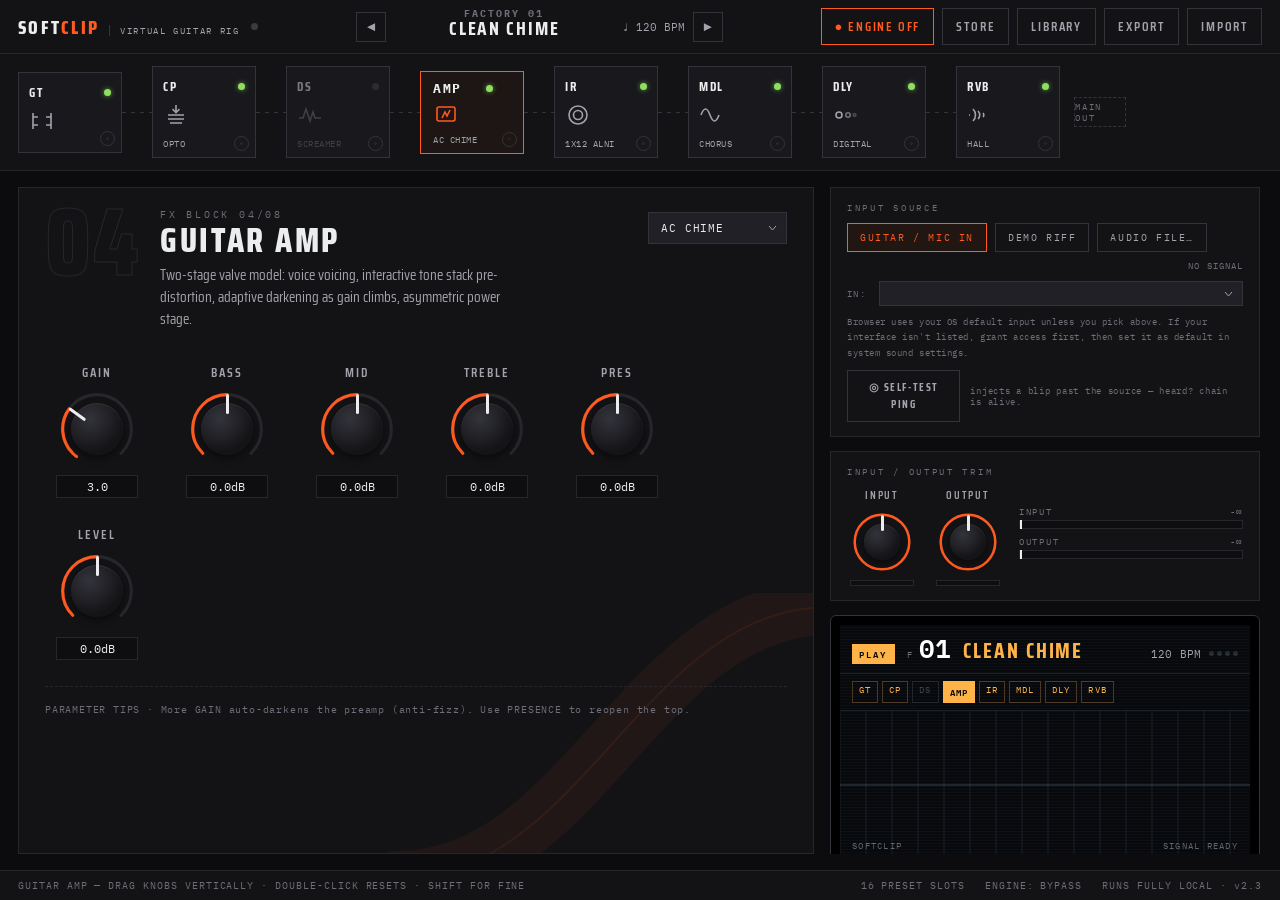
==== commit a0ea7d64: "Clean up dead code and split script.js into per-responsibility files Cleanup (behavior-preserving): " ====
--- a/index.html
+++ b/index.html
@@ -172,6 +172,14 @@
 <input type="file" id="fileimp" accept=".json,application/json" hidden>
 <input type="file" id="filesong" accept="audio/*" hidden>
 
-<script src="script.js"></script>
+<script src="js/01-core.js"></script>
+<script src="js/02-audio-engine.js"></script>
+<script src="js/03-source.js"></script>
+<script src="js/04-ui-chain.js"></script>
+<script src="js/05-ui-library.js"></script>
+<script src="js/06-tuner.js"></script>
+<script src="js/07-drums.js"></script>
+<script src="js/08-scope-status.js"></script>
+<script src="js/09-main.js"></script>
 </body>
 </html>
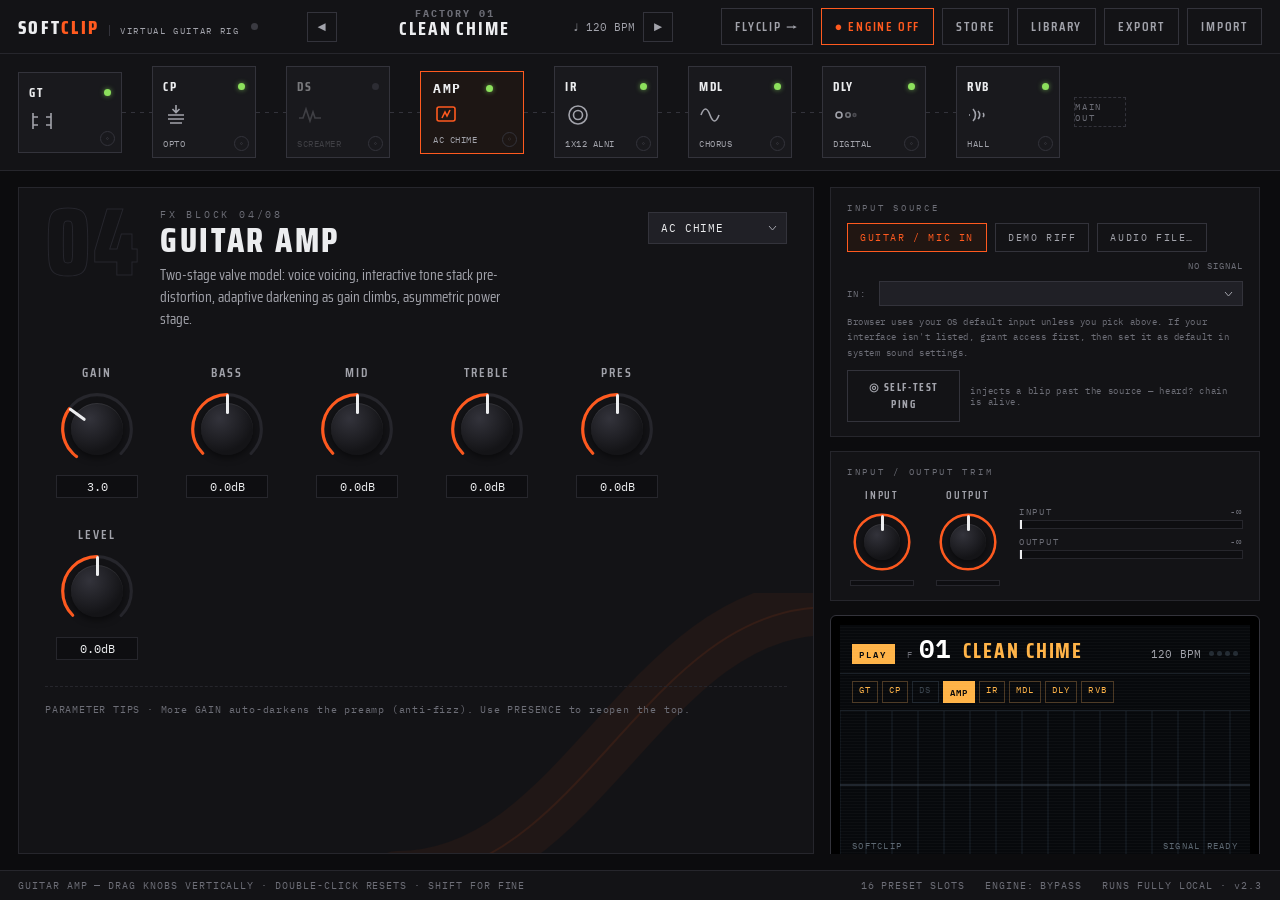
==== commit b372bb04: "Add Flyclip: a faithful web clone of a fly-rig style pedal's chain New static page at rk5/, linked f" ====
--- a/index.html
+++ b/index.html
@@ -32,6 +32,7 @@
     </nav>
 
     <div class="actions">
+      <a class="btn" href="rk5/" style="text-decoration:none">FLYCLIP →</a>
       <button class="btn primary" id="engageBtn">● ENGINE OFF</button>
       <button class="btn" id="storeBtn">STORE</button>
       <button class="btn" id="libBtn">LIBRARY</button>
